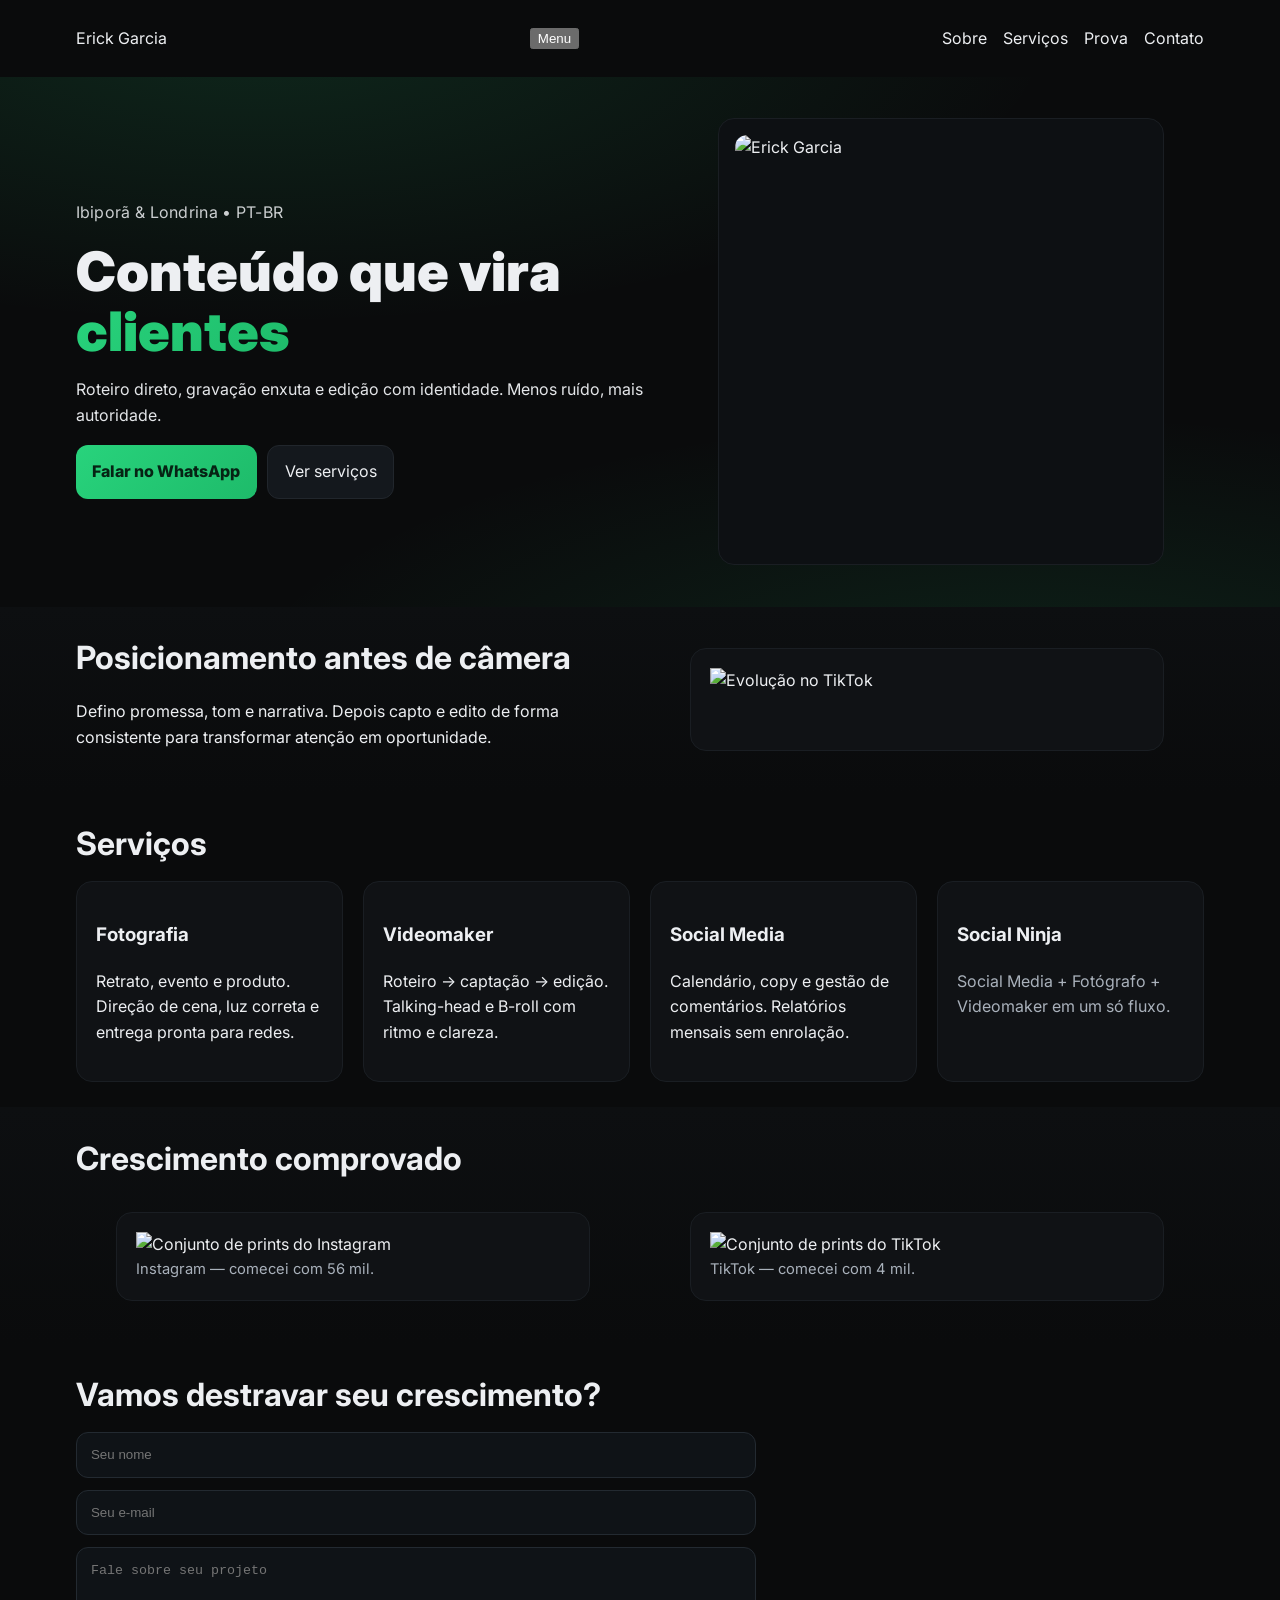
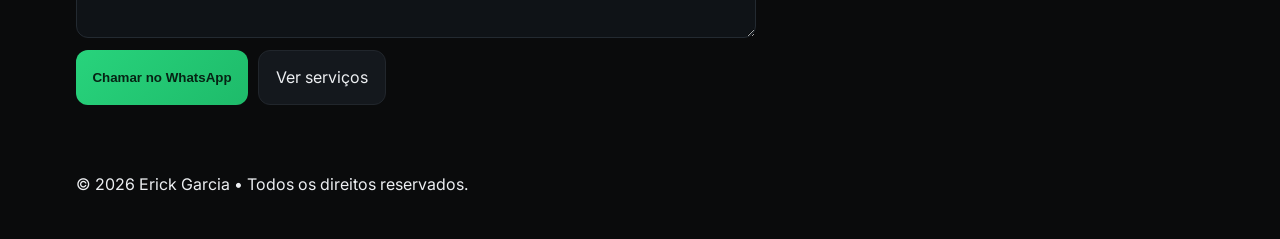
==== index.html @ 12090c83 "Update index.html" ====
<!DOCTYPE html>
<html lang="pt-BR">
<head>
  <meta charset="utf-8">
  <meta name="viewport" content="width=device-width, initial-scale=1, viewport-fit=cover">
  <title>Erick Garcia — Conteúdo que vira clientes</title>
  <meta name="description" content="Fotografia, vídeos curtos e social media com método. Site responsivo e acessível em qualquer aparelho.">
  <meta name="color-scheme" content="light dark">
  <meta name="theme-color" media="(prefers-color-scheme: light)" content="#0B1220">
  <meta name="theme-color" media="(prefers-color-scheme: dark)"  content="#0A0C0F">
  <link rel="canonical" href="https://byerickgarcia.github.io/">
  <link rel="preconnect" href="https://fonts.gstatic.com" crossorigin>
  <link rel="preconnect" href="https://fonts.googleapis.com">
  <!-- família altamente legível; cai para stack nativa caso falhe -->
  <link href="https://fonts.googleapis.com/css2?family=Inter:wght@400;600;800;900&display=swap" rel="stylesheet">
  <link rel="stylesheet" href="styles.css">
</head>
<body>
  <a class="skip" href="#conteudo">Pular para o conteúdo</a>

  <!-- topo -->
  <header class="hdr">
    <div class="wrap nav">
      <a class="brand" href="#inicio" aria-label="Início">Erick Garcia</a>
      <button id="menuToggle" class="menu-btn" aria-expanded="false" aria-controls="menu">Menu</button>
      <nav id="menu" class="menu" role="navigation">
        <a href="#sobre">Sobre</a>
        <a href="#servicos">Serviços</a>
        <a href="#prova">Prova</a>
        <a href="#contato">Contato</a>
      </nav>
    </div>
  </header>

  <main id="conteudo">
    <!-- HERO enxuto -->
    <section id="inicio" class="sec hero">
      <div class="wrap hero-grid">
        <div class="hero-copy">
          <p class="eyebrow">Ibiporã & Londrina • PT-BR</p>
          <h1 class="display">Conteúdo que vira <span class="accent">clientes</span></h1>
          <p class="lead">Roteiro direto, gravação enxuta e edição com identidade. Menos ruído, mais autoridade.</p>
          <div class="actions">
            <a class="btn primary" href="https://wa.me/5543988632851?text=Quero%20crescer%20com%20conte%C3%BAdo">Falar no WhatsApp</a>
            <a class="btn" href="#servicos">Ver serviços</a>
          </div>
        </div>
        <figure class="hero-media">
          <img src="https://i.ibb.co/wZHZYy8J/Design-sem-nome.png" alt="Erick Garcia" width="900" height="900" loading="eager" decoding="async">
        </figure>
      </div>
    </section>

    <!-- SOBRE enxuto -->
    <section id="sobre" class="sec soft">
      <div class="wrap grid-2">
        <div>
          <h2 class="h2">Posicionamento antes de câmera</h2>
          <p class="body">Defino promessa, tom e narrativa. Depois capto e edito de forma consistente para transformar atenção em oportunidade.</p>
        </div>
        <figure class="card">
          <img src="https://i.ibb.co/6007kMs5/IMG-2875.jpg" alt="Evolução no TikTok" loading="lazy" decoding="async">
        </figure>
      </div>
    </section>

    <!-- SERVIÇOS claros -->
    <section id="servicos" class="sec">
      <div class="wrap">
        <h2 class="h2">Serviços</h2>
        <div class="grid-4">
          <article class="card">
            <h3>Fotografia</h3>
            <p>Retrato, evento e produto. Direção de cena, luz correta e entrega pronta para redes.</p>
          </article>
          <article class="card">
            <h3>Videomaker</h3>
            <p>Roteiro → captação → edição. Talking-head e B-roll com ritmo e clareza.</p>
          </article>
          <article class="card">
            <h3>Social Media</h3>
            <p>Calendário, copy e gestão de comentários. Relatórios mensais sem enrolação.</p>
          </article>
          <article class="card featured" aria-label="Plano completo">
            <h3>Social Ninja</h3>
            <p class="muted">Social Media + Fotógrafo + Videomaker em um só fluxo.</p>
          </article>
        </div>
      </div>
    </section>

    <!-- PROVA real -->
    <section id="prova" class="sec soft">
      <div class="wrap">
        <h2 class="h2">Crescimento comprovado</h2>
        <div class="grid-2">
          <figure class="card">
            <img src="https://i.ibb.co/tMxMs9HZ/IMG-2873.png" alt="Conjunto de prints do Instagram" loading="lazy">
            <figcaption class="muted small">Instagram — comecei com 56 mil.</figcaption>
          </figure>
          <figure class="card">
            <img src="https://i.ibb.co/6007kMs5/IMG-2875.jpg" alt="Conjunto de prints do TikTok" loading="lazy">
            <figcaption class="muted small">TikTok — comecei com 4 mil.</figcaption>
          </figure>
        </div>
      </div>
    </section>

    <!-- CONTATO -->
    <section id="contato" class="sec">
      <div class="wrap">
        <h2 class="h2">Vamos destravar seu crescimento?</h2>
        <form id="form" class="form">
          <input name="nome" placeholder="Seu nome" autocomplete="name" required>
          <input type="email" name="email" placeholder="Seu e-mail" autocomplete="email" required>
          <textarea name="msg" rows="4" placeholder="Fale sobre seu projeto"></textarea>
          <div class="actions">
            <button class="btn primary" type="submit">Chamar no WhatsApp</button>
            <a class="btn" href="#servicos">Ver serviços</a>
          </div>
        </form>
      </div>
    </section>
  </main>

  <!-- rodapé -->
  <footer class="ftr">
    <div class="wrap">
      <p>© <span id="year"></span> Erick Garcia • Todos os direitos reservados.</p>
    </div>
  </footer>

  <!-- sticky CTA (apenas mobile) -->
  <div class="sticky">
    <a class="btn primary" href="https://wa.me/5543988632851?text=Quero%20crescer%20com%20conte%C3%BAdo">WhatsApp</a>
    <a class="btn" href="#servicos">Serviços</a>
  </div>

  <script src="script.js"></script>
</body>
</html>
---- styles.css ----
/* ===== tokens, reset e base ===== */
*{box-sizing:border-box}
:root{
  --bg:#0A0B0C; --panel:#101215; --soft:#0D0F11; --line:#1A1E23;
  --text:#EDEFF2; --muted:#A9B1BB; --accent:#28D37C; --accent-2:#1EBB6A;
  --radius:16px; --gap:clamp(.8rem,2.4vw,1.25rem); --max:1180px;
}
html{color-scheme:dark;scroll-behavior:smooth}
body{margin:0;background:var(--bg);color:var(--text);font:16px/1.6 "Inter",system-ui,-apple-system,Segoe UI,Roboto,Arial,sans-serif}
img{display:block;max-width:100%;height:auto}
a{color:inherit;text-decoration:none} a:visited{color:inherit}
.skip{position:absolute;left:-9999px;top:auto}
.wrap{max-width:var(--max);margin:0 auto;padding:clamp(1rem,3vw,1.6rem)}
.section{padding-block:clamp(1.8rem,4.5vw,3rem)}
.soft{background:linear-gradient(180deg,var(--soft),#0A0B0C)}
.h2{font-size:clamp(1.6rem,3.2vw,2rem);margin:0 0 .75rem}
.small{font-size:.92rem}
.muted{color:var(--muted)}
.card{background:var(--panel);border:1px solid var(--line);border-radius:var(--radius);padding:clamp(.9rem,2vw,1.2rem)}

/* ===== header ===== */
.site-header{position:sticky;top:0;z-index:50;background:rgba(10,12,14,.7);backdrop-filter:blur(10px);border-bottom:1px solid var(--line)}
.nav{display:flex;align-items:center;justify-content:space-between;gap:1rem}
.brand{display:flex;align-items:center;gap:.6rem}
.badge{background:var(--accent-2);color:#03150C;padding:.18rem .52rem;border-radius:10px;font-weight:800}
.brand-name{font-weight:900}
.menu{display:flex;gap:1rem;list-style:none;margin:0;padding:0}
.menu-toggle{display:none;background:#13171B;border:1px solid var(--line);color:var(--text);padding:.55rem .7rem;border-radius:10px}

/* ===== hero ===== */
.hero{background:radial-gradient(800px 300px at 20% -10%, rgba(40,211,124,.14), transparent),
       radial-gradient(800px 300px at 80% 120%, rgba(40,211,124,.12), transparent)}
.hero-grid{display:grid;grid-template-columns:1.05fr .95fr;gap:var(--gap);align-items:center}
.display{font-size:clamp(2rem,5.6vw,3.4rem);line-height:1.1;margin:.2rem 0 .6rem;font-weight:900}
.accent{background:linear-gradient(135deg,var(--accent),var(--accent-2));-webkit-background-clip:text;background-clip:text;color:transparent}
.eyebrow{letter-spacing:.3px;opacity:.85}
.lead{opacity:.96}
.pills{display:flex;flex-wrap:wrap;gap:.5rem;margin:1rem 0;padding:0;list-style:none}
.pills li{background:#12161A;border:1px solid var(--line);border-radius:999px;padding:.45rem .75rem}
.hero-media{border:1px solid var(--line);border-radius:var(--radius);padding:1rem;background:#0D1013}
.hero-media img{object-fit:contain;width:100%;height:auto;border-radius:12px}

/* ===== grids ===== */
.grid-2{display:grid;grid-template-columns:1fr 1fr;gap:var(--gap)}
.grid-4{display:grid;grid-template-columns:repeat(4,1fr);gap:var(--gap)}

/* ===== serviços, prova, processo ===== */
.services .featured{box-shadow:0 0 0 2px rgba(40,211,124,.18) inset}
.ticks{margin:.5rem 0 0 1.1rem}
.kpis .kpi b{font-size:clamp(1.2rem,2.6vw,1.6rem)}
.gallery figcaption{margin-top:.5rem;color:var(--muted);font-size:.95rem}
.steps{counter-reset:step;display:grid;grid-template-columns:repeat(5,1fr);gap:var(--gap);padding:0;margin:0;list-style:none}
.steps li{background:var(--panel);border:1px solid var(--line);border-radius:14px;padding:1rem}
.steps li::before{counter-increment:step;content:counter(step) ".";color:var(--accent);font-weight:800;margin-right:.35rem}

/* ===== botões ===== */
.actions{display:flex;gap:.6rem;flex-wrap:wrap}
.btn{display:inline-flex;align-items:center;gap:.4rem;border:1px solid #21262C;background:#14181D;padding:.85rem 1.05rem;border-radius:12px;white-space:nowrap;cursor:pointer}
.btn.primary{background:linear-gradient(135deg,var(--accent),var(--accent-2));border:none;color:#062314;font-weight:800}

/* ===== formulário ===== */
.form{display:grid;gap:.75rem;max-width:680px}
.form input,.form textarea{background:#0F1317;border:1px solid #232A31;border-radius:12px;color:var(--text);padding:.9rem}
.form input:focus,.form textarea:focus{outline:2px solid var(--accent)}

/* ===== footer ===== */
.site-footer{border-top:1px solid var(--line);text-align:center}

/* ===== sticky & cookie ===== */
.sticky{position:fixed;left:0;right:0;bottom:0;background:#0B0E11E6;border-top:1px solid #1A1E23;padding:.7rem 1rem;display:none;gap:.6rem;justify-content:center;backdrop-filter:blur(10px);z-index:900}
.cookie{position:fixed;left:1rem;right:1rem;bottom:calc(env(safe-area-inset-bottom) + 84px);background:#0F1317;border:1px solid var(--line);border-radius:12px;padding:1rem;display:flex;align-items:center;justify-content:space-between;gap:.8rem;z-index:1000}
.link{color:#9dd7ff}

/* ===== responsivo ===== */
@media (max-width: 960px){
  .grid-2,.grid-4,.steps{grid-template-columns:1fr}
  .menu{display:none}
  .menu-toggle{display:inline-flex}
  .hero-grid{grid-template-columns:1fr}
  .sticky{display:flex}
  body{padding-bottom:88px} /* reserva para a sticky */
}
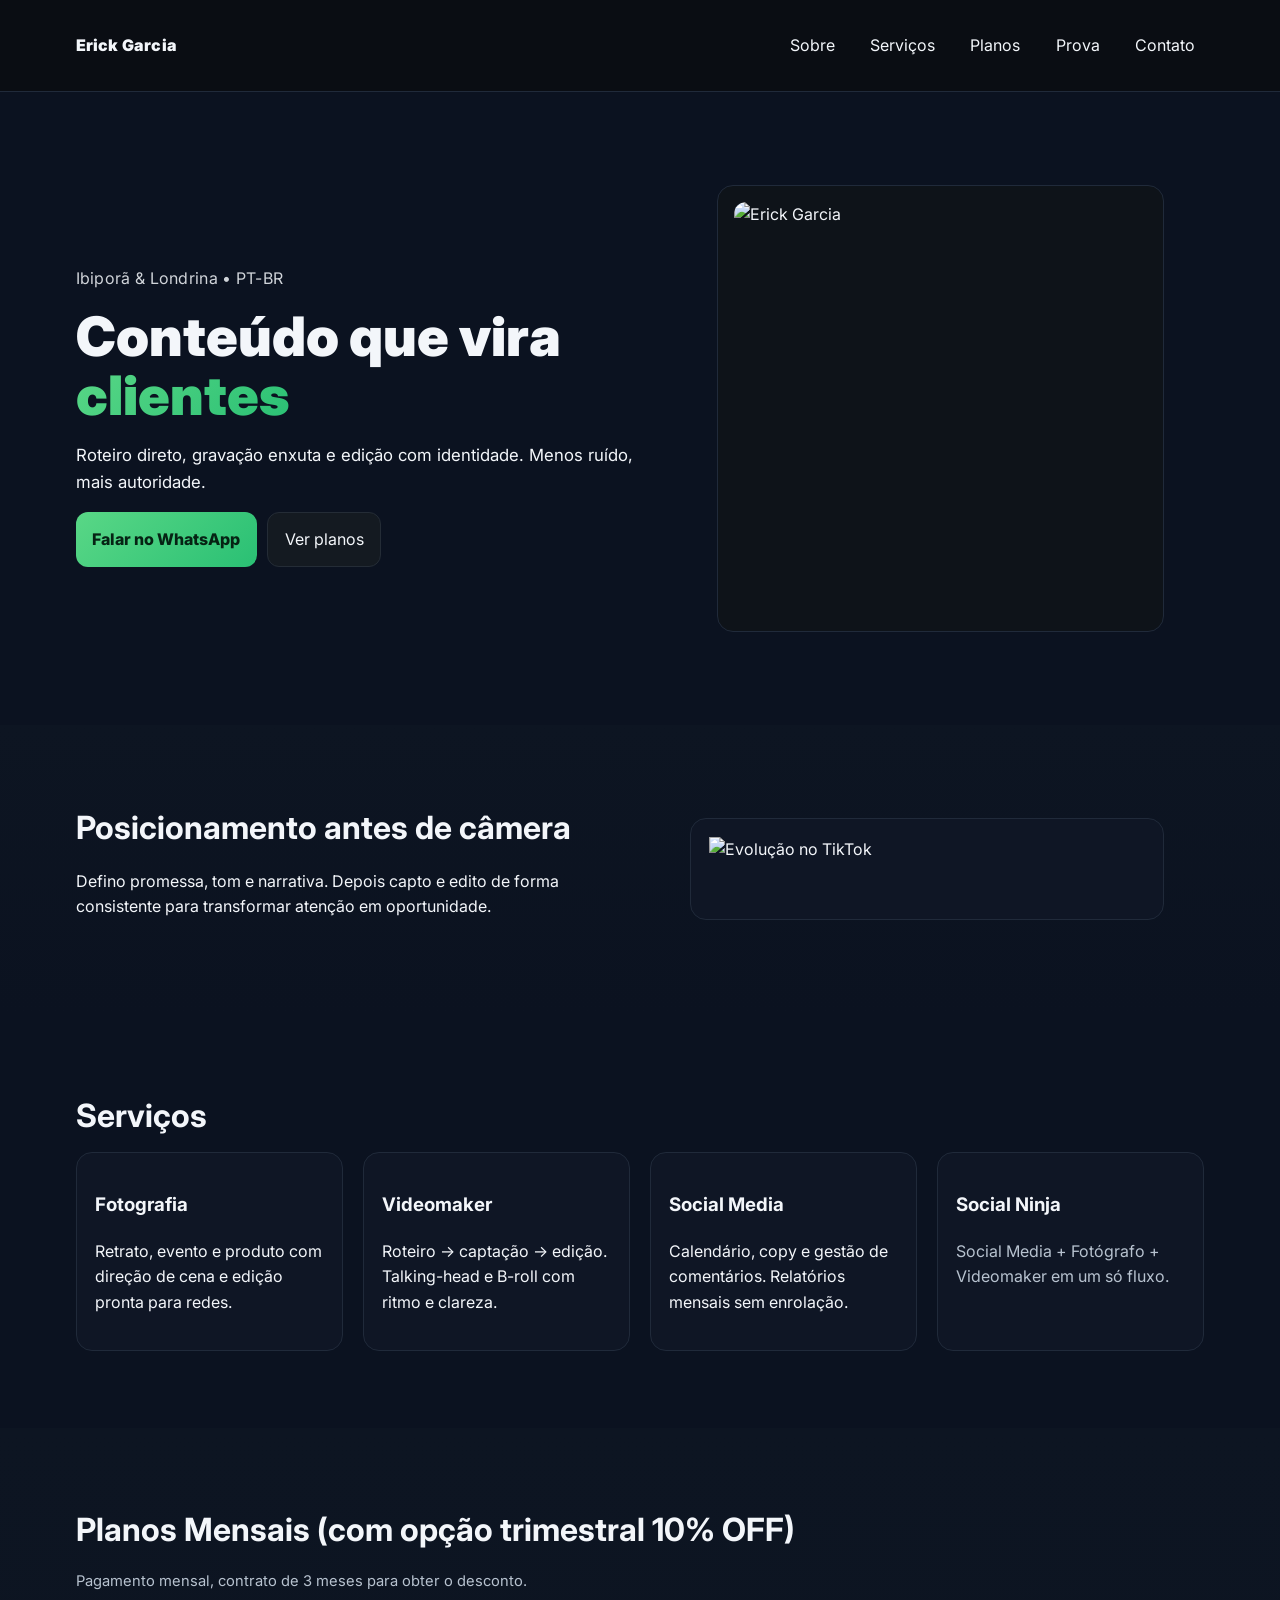
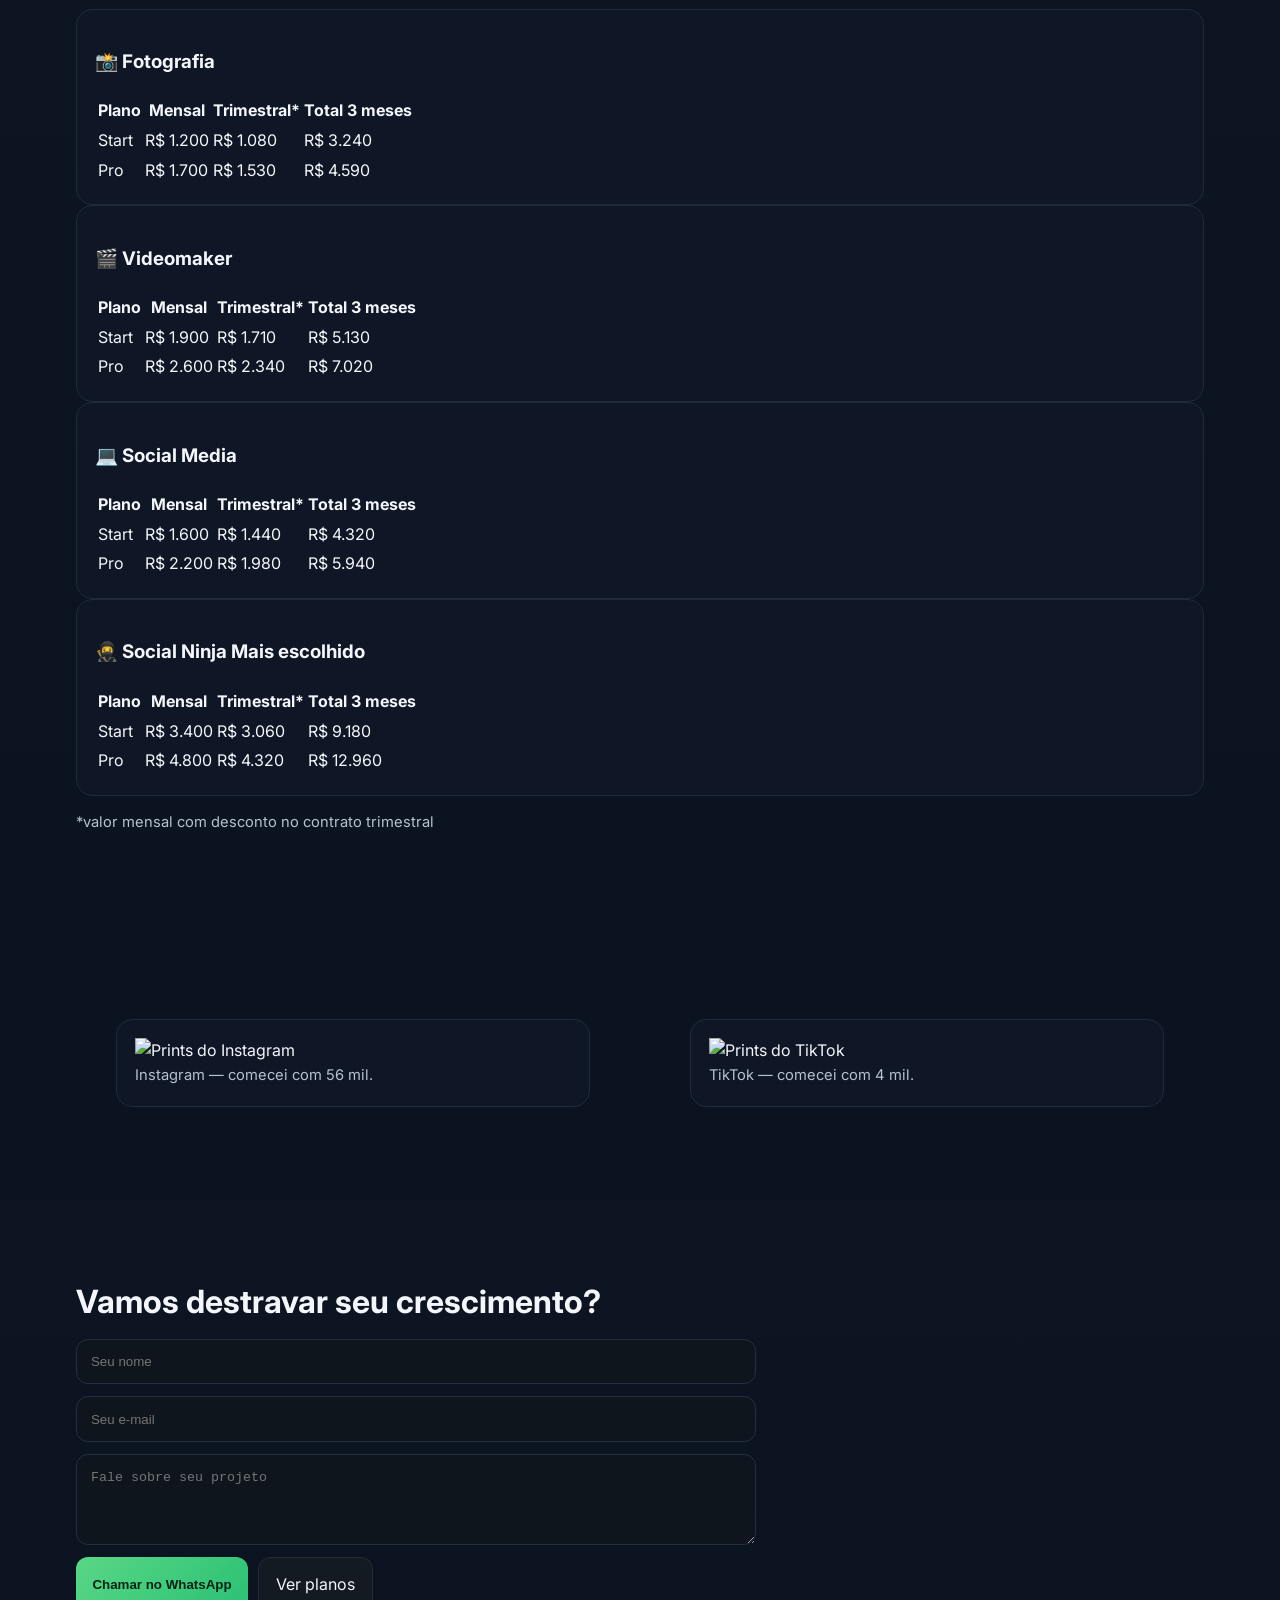
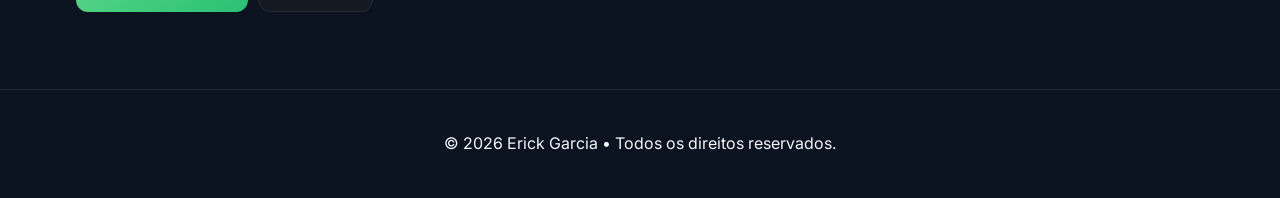
==== commit eeccf416: "Update index.html" ====
--- a/index.html
+++ b/index.html
@@ -11,21 +11,18 @@
   <link rel="canonical" href="https://byerickgarcia.github.io/">
   <link rel="preconnect" href="https://fonts.gstatic.com" crossorigin>
   <link rel="preconnect" href="https://fonts.googleapis.com">
-  <!-- família altamente legível; cai para stack nativa caso falhe -->
   <link href="https://fonts.googleapis.com/css2?family=Inter:wght@400;600;800;900&display=swap" rel="stylesheet">
   <link rel="stylesheet" href="styles.css">
 </head>
 <body>
-  <a class="skip" href="#conteudo">Pular para o conteúdo</a>
-
-  <!-- topo -->
   <header class="hdr">
     <div class="wrap nav">
-      <a class="brand" href="#inicio" aria-label="Início">Erick Garcia</a>
+      <a class="brand" href="#inicio">Erick Garcia</a>
       <button id="menuToggle" class="menu-btn" aria-expanded="false" aria-controls="menu">Menu</button>
       <nav id="menu" class="menu" role="navigation">
         <a href="#sobre">Sobre</a>
         <a href="#servicos">Serviços</a>
+        <a href="#planos">Planos</a>
         <a href="#prova">Prova</a>
         <a href="#contato">Contato</a>
       </nav>
@@ -33,7 +30,7 @@
   </header>
 
   <main id="conteudo">
-    <!-- HERO enxuto -->
+    <!-- HERO -->
     <section id="inicio" class="sec hero">
       <div class="wrap hero-grid">
         <div class="hero-copy">
@@ -42,16 +39,16 @@
           <p class="lead">Roteiro direto, gravação enxuta e edição com identidade. Menos ruído, mais autoridade.</p>
           <div class="actions">
             <a class="btn primary" href="https://wa.me/5543988632851?text=Quero%20crescer%20com%20conte%C3%BAdo">Falar no WhatsApp</a>
-            <a class="btn" href="#servicos">Ver serviços</a>
+            <a class="btn" href="#planos">Ver planos</a>
           </div>
         </div>
         <figure class="hero-media">
-          <img src="https://i.ibb.co/wZHZYy8J/Design-sem-nome.png" alt="Erick Garcia" width="900" height="900" loading="eager" decoding="async">
+          <img src="https://i.ibb.co/wZHZYy8J/Design-sem-nome.png" alt="Erick Garcia" width="900" height="900" loading="eager">
         </figure>
       </div>
     </section>
 
-    <!-- SOBRE enxuto -->
+    <!-- SOBRE -->
     <section id="sobre" class="sec soft">
       <div class="wrap grid-2">
         <div>
@@ -59,81 +56,115 @@
           <p class="body">Defino promessa, tom e narrativa. Depois capto e edito de forma consistente para transformar atenção em oportunidade.</p>
         </div>
         <figure class="card">
-          <img src="https://i.ibb.co/6007kMs5/IMG-2875.jpg" alt="Evolução no TikTok" loading="lazy" decoding="async">
+          <img src="https://i.ibb.co/6007kMs5/IMG-2875.jpg" alt="Evolução no TikTok" loading="lazy">
         </figure>
       </div>
     </section>
 
-    <!-- SERVIÇOS claros -->
+    <!-- SERVIÇOS -->
     <section id="servicos" class="sec">
       <div class="wrap">
         <h2 class="h2">Serviços</h2>
         <div class="grid-4">
-          <article class="card">
-            <h3>Fotografia</h3>
-            <p>Retrato, evento e produto. Direção de cena, luz correta e entrega pronta para redes.</p>
-          </article>
-          <article class="card">
-            <h3>Videomaker</h3>
-            <p>Roteiro → captação → edição. Talking-head e B-roll com ritmo e clareza.</p>
-          </article>
-          <article class="card">
-            <h3>Social Media</h3>
-            <p>Calendário, copy e gestão de comentários. Relatórios mensais sem enrolação.</p>
-          </article>
-          <article class="card featured" aria-label="Plano completo">
-            <h3>Social Ninja</h3>
-            <p class="muted">Social Media + Fotógrafo + Videomaker em um só fluxo.</p>
-          </article>
+          <article class="card"><h3>Fotografia</h3><p>Retrato, evento e produto com direção de cena e edição pronta para redes.</p></article>
+          <article class="card"><h3>Videomaker</h3><p>Roteiro → captação → edição. Talking-head e B-roll com ritmo e clareza.</p></article>
+          <article class="card"><h3>Social Media</h3><p>Calendário, copy e gestão de comentários. Relatórios mensais sem enrolação.</p></article>
+          <article class="card featured"><h3>Social Ninja</h3><p class="muted">Social Media + Fotógrafo + Videomaker em um só fluxo.</p></article>
         </div>
       </div>
     </section>
 
-    <!-- PROVA real -->
-    <section id="prova" class="sec soft">
+    <!-- PLANOS com desconto trimestral -->
+    <section id="planos" class="sec soft">
       <div class="wrap">
-        <h2 class="h2">Crescimento comprovado</h2>
-        <div class="grid-2">
-          <figure class="card">
-            <img src="https://i.ibb.co/tMxMs9HZ/IMG-2873.png" alt="Conjunto de prints do Instagram" loading="lazy">
-            <figcaption class="muted small">Instagram — comecei com 56 mil.</figcaption>
-          </figure>
-          <figure class="card">
-            <img src="https://i.ibb.co/6007kMs5/IMG-2875.jpg" alt="Conjunto de prints do TikTok" loading="lazy">
-            <figcaption class="muted small">TikTok — comecei com 4 mil.</figcaption>
-          </figure>
+        <h2 class="h2">Planos Mensais (com opção trimestral 10% OFF)</h2>
+        <p class="muted small">Pagamento mensal, contrato de 3 meses para obter o desconto.</p>
+
+        <div class="plans-grid">
+          <!-- Fotografia -->
+          <article class="card">
+            <h3>📸 Fotografia</h3>
+            <table class="plan-table">
+              <tr><th>Plano</th><th>Mensal</th><th>Trimestral*</th><th>Total 3 meses</th></tr>
+              <tr><td>Start</td><td>R$ 1.200</td><td>R$ 1.080</td><td>R$ 3.240</td></tr>
+              <tr><td>Pro</td><td>R$ 1.700</td><td>R$ 1.530</td><td>R$ 4.590</td></tr>
+            </table>
+          </article>
+
+          <!-- Videomaker -->
+          <article class="card">
+            <h3>🎬 Videomaker</h3>
+            <table class="plan-table">
+              <tr><th>Plano</th><th>Mensal</th><th>Trimestral*</th><th>Total 3 meses</th></tr>
+              <tr><td>Start</td><td>R$ 1.900</td><td>R$ 1.710</td><td>R$ 5.130</td></tr>
+              <tr><td>Pro</td><td>R$ 2.600</td><td>R$ 2.340</td><td>R$ 7.020</td></tr>
+            </table>
+          </article>
+
+          <!-- Social Media -->
+          <article class="card">
+            <h3>💻 Social Media</h3>
+            <table class="plan-table">
+              <tr><th>Plano</th><th>Mensal</th><th>Trimestral*</th><th>Total 3 meses</th></tr>
+              <tr><td>Start</td><td>R$ 1.600</td><td>R$ 1.440</td><td>R$ 4.320</td></tr>
+              <tr><td>Pro</td><td>R$ 2.200</td><td>R$ 1.980</td><td>R$ 5.940</td></tr>
+            </table>
+          </article>
+
+          <!-- Social Ninja -->
+          <article class="card featured">
+            <h3>🥷 Social Ninja <span class="badge">Mais escolhido</span></h3>
+            <table class="plan-table">
+              <tr><th>Plano</th><th>Mensal</th><th>Trimestral*</th><th>Total 3 meses</th></tr>
+              <tr><td>Start</td><td>R$ 3.400</td><td>R$ 3.060</td><td>R$ 9.180</td></tr>
+              <tr><td>Pro</td><td>R$ 4.800</td><td>R$ 4.320</td><td>R$ 12.960</td></tr>
+            </table>
+          </article>
         </div>
+        <p class="muted small">*valor mensal com desconto no contrato trimestral</p>
+      </div>
+    </section>
+
+    <!-- PROVA -->
+    <section id="prova" class="sec">
+      <div class="wrap grid-2">
+        <figure class="card">
+          <img src="https://i.ibb.co/tMxMs9HZ/IMG-2873.png" alt="Prints do Instagram" loading="lazy">
+          <figcaption class="muted small">Instagram — comecei com 56 mil.</figcaption>
+        </figure>
+        <figure class="card">
+          <img src="https://i.ibb.co/6007kMs5/IMG-2875.jpg" alt="Prints do TikTok" loading="lazy">
+          <figcaption class="muted small">TikTok — comecei com 4 mil.</figcaption>
+        </figure>
       </div>
     </section>
 
     <!-- CONTATO -->
-    <section id="contato" class="sec">
+    <section id="contato" class="sec soft">
       <div class="wrap">
         <h2 class="h2">Vamos destravar seu crescimento?</h2>
         <form id="form" class="form">
-          <input name="nome" placeholder="Seu nome" autocomplete="name" required>
-          <input type="email" name="email" placeholder="Seu e-mail" autocomplete="email" required>
+          <input name="nome" placeholder="Seu nome" required>
+          <input type="email" name="email" placeholder="Seu e-mail" required>
           <textarea name="msg" rows="4" placeholder="Fale sobre seu projeto"></textarea>
           <div class="actions">
             <button class="btn primary" type="submit">Chamar no WhatsApp</button>
-            <a class="btn" href="#servicos">Ver serviços</a>
+            <a class="btn" href="#planos">Ver planos</a>
           </div>
         </form>
       </div>
     </section>
   </main>
 
-  <!-- rodapé -->
   <footer class="ftr">
     <div class="wrap">
       <p>© <span id="year"></span> Erick Garcia • Todos os direitos reservados.</p>
     </div>
   </footer>
 
-  <!-- sticky CTA (apenas mobile) -->
   <div class="sticky">
     <a class="btn primary" href="https://wa.me/5543988632851?text=Quero%20crescer%20com%20conte%C3%BAdo">WhatsApp</a>
-    <a class="btn" href="#servicos">Serviços</a>
+    <a class="btn" href="#planos">Planos</a>
   </div>
 
   <script src="script.js"></script>
--- a/styles.css
+++ b/styles.css
@@ -1,82 +1,88 @@
-/* ===== tokens, reset e base ===== */
+/* ========== BASE ADAPTÁVEL (Android, iOS, iPadOS, Windows, macOS, tablets) ========== */
 *{box-sizing:border-box}
 :root{
-  --bg:#0A0B0C; --panel:#101215; --soft:#0D0F11; --line:#1A1E23;
-  --text:#EDEFF2; --muted:#A9B1BB; --accent:#28D37C; --accent-2:#1EBB6A;
-  --radius:16px; --gap:clamp(.8rem,2.4vw,1.25rem); --max:1180px;
+  /* paleta nova (modo escuro) */
+  --bg:#0A0C0F; --panel:#101419; --soft:#0C1116; --line:#1C232C;
+  --text:#ECF1F5; --muted:#A7B1BC;
+  --accent:#4DD07A; --accent-2:#22B36A;
+  --radius:16px; --gap:clamp(.8rem,2.6vw,1.2rem); --max:1180px;
+  /* tipografia fluida */
+  --fs-1:clamp(2rem,5.6vw,3.4rem);
+  --fs-2:clamp(1.5rem,3.2vw,2rem);
+  --fs-b:clamp(1rem,1.6vw,1.05rem);
 }
-html{color-scheme:dark;scroll-behavior:smooth}
-body{margin:0;background:var(--bg);color:var(--text);font:16px/1.6 "Inter",system-ui,-apple-system,Segoe UI,Roboto,Arial,sans-serif}
-img{display:block;max-width:100%;height:auto}
+@media (prefers-color-scheme: light){
+  :root{
+    --bg:#0B1220; --panel:#0F1625; --soft:#0D1522; --line:#202A3A;
+    --text:#F3F6FA; --muted:#B7C2CF; --accent:#59D786; --accent-2:#2AC074;
+  }
+}
+html{color-scheme:light dark;scroll-behavior:smooth}
+body{
+  margin:0;
+  background:var(--bg);
+  color:var(--text);
+  font:16px/1.6 "Inter",system-ui,-apple-system,BlinkMacSystemFont,Segoe UI,Roboto,Arial,sans-serif;
+  /* reserva espaço no mobile p/ sticky respeitando notches */
+  padding-bottom:env(safe-area-inset-bottom);
+}
+img{max-width:100%;height:auto;display:block}
 a{color:inherit;text-decoration:none} a:visited{color:inherit}
 .skip{position:absolute;left:-9999px;top:auto}
 .wrap{max-width:var(--max);margin:0 auto;padding:clamp(1rem,3vw,1.6rem)}
-.section{padding-block:clamp(1.8rem,4.5vw,3rem)}
-.soft{background:linear-gradient(180deg,var(--soft),#0A0B0C)}
-.h2{font-size:clamp(1.6rem,3.2vw,2rem);margin:0 0 .75rem}
 .small{font-size:.92rem}
 .muted{color:var(--muted)}
-.card{background:var(--panel);border:1px solid var(--line);border-radius:var(--radius);padding:clamp(.9rem,2vw,1.2rem)}
+.h2{font-size:var(--fs-2);margin:0 0 .7rem}
+.sec{padding-block:clamp(1.8rem,4.8vw,3.2rem)}
+.soft{background:linear-gradient(180deg,var(--soft),transparent)}
+.card{background:var(--panel);border:1px solid var(--line);border-radius:var(--radius);padding:clamp(.9rem,2vw,1.15rem)}
 
-/* ===== header ===== */
-.site-header{position:sticky;top:0;z-index:50;background:rgba(10,12,14,.7);backdrop-filter:blur(10px);border-bottom:1px solid var(--line)}
+/* HEADER */
+.hdr{position:sticky;top:0;z-index:50;background:rgba(10,12,15,.7);backdrop-filter:blur(10px);border-bottom:1px solid var(--line)}
 .nav{display:flex;align-items:center;justify-content:space-between;gap:1rem}
-.brand{display:flex;align-items:center;gap:.6rem}
-.badge{background:var(--accent-2);color:#03150C;padding:.18rem .52rem;border-radius:10px;font-weight:800}
-.brand-name{font-weight:900}
-.menu{display:flex;gap:1rem;list-style:none;margin:0;padding:0}
-.menu-toggle{display:none;background:#13171B;border:1px solid var(--line);color:var(--text);padding:.55rem .7rem;border-radius:10px}
+.brand{font-weight:900;letter-spacing:.2px}
+.menu-btn{display:none;background:#12171D;border:1px solid var(--line);color:var(--text);padding:.55rem .8rem;border-radius:10px}
+.menu{display:flex;gap:1rem}
+.menu a{padding:.45rem .6rem;border-radius:10px}
+.menu a:hover{background:#151B22}
 
-/* ===== hero ===== */
-.hero{background:radial-gradient(800px 300px at 20% -10%, rgba(40,211,124,.14), transparent),
-       radial-gradient(800px 300px at 80% 120%, rgba(40,211,124,.12), transparent)}
+/* HERO */
 .hero-grid{display:grid;grid-template-columns:1.05fr .95fr;gap:var(--gap);align-items:center}
-.display{font-size:clamp(2rem,5.6vw,3.4rem);line-height:1.1;margin:.2rem 0 .6rem;font-weight:900}
+.display{font-size:var(--fs-1);line-height:1.08;margin:.2rem 0 .6rem;font-weight:900}
 .accent{background:linear-gradient(135deg,var(--accent),var(--accent-2));-webkit-background-clip:text;background-clip:text;color:transparent}
-.eyebrow{letter-spacing:.3px;opacity:.85}
-.lead{opacity:.96}
-.pills{display:flex;flex-wrap:wrap;gap:.5rem;margin:1rem 0;padding:0;list-style:none}
-.pills li{background:#12161A;border:1px solid var(--line);border-radius:999px;padding:.45rem .75rem}
-.hero-media{border:1px solid var(--line);border-radius:var(--radius);padding:1rem;background:#0D1013}
+.eyebrow{opacity:.85;letter-spacing:.3px}
+.lead{font-size:var(--fs-b)}
+.hero-media{border:1px solid var(--line);border-radius:var(--radius);padding:1rem;background:#0E1319}
 .hero-media img{object-fit:contain;width:100%;height:auto;border-radius:12px}
 
-/* ===== grids ===== */
+/* GRIDS */
 .grid-2{display:grid;grid-template-columns:1fr 1fr;gap:var(--gap)}
 .grid-4{display:grid;grid-template-columns:repeat(4,1fr);gap:var(--gap)}
 
-/* ===== serviços, prova, processo ===== */
-.services .featured{box-shadow:0 0 0 2px rgba(40,211,124,.18) inset}
-.ticks{margin:.5rem 0 0 1.1rem}
-.kpis .kpi b{font-size:clamp(1.2rem,2.6vw,1.6rem)}
-.gallery figcaption{margin-top:.5rem;color:var(--muted);font-size:.95rem}
-.steps{counter-reset:step;display:grid;grid-template-columns:repeat(5,1fr);gap:var(--gap);padding:0;margin:0;list-style:none}
-.steps li{background:var(--panel);border:1px solid var(--line);border-radius:14px;padding:1rem}
-.steps li::before{counter-increment:step;content:counter(step) ".";color:var(--accent);font-weight:800;margin-right:.35rem}
-
-/* ===== botões ===== */
+/* BOTÕES */
 .actions{display:flex;gap:.6rem;flex-wrap:wrap}
-.btn{display:inline-flex;align-items:center;gap:.4rem;border:1px solid #21262C;background:#14181D;padding:.85rem 1.05rem;border-radius:12px;white-space:nowrap;cursor:pointer}
+.btn{display:inline-flex;align-items:center;gap:.4rem;border:1px solid #242C36;background:#141A21;padding:.85rem 1.05rem;border-radius:12px;white-space:nowrap;cursor:pointer}
 .btn.primary{background:linear-gradient(135deg,var(--accent),var(--accent-2));border:none;color:#062314;font-weight:800}
 
-/* ===== formulário ===== */
+/* FORM */
 .form{display:grid;gap:.75rem;max-width:680px}
-.form input,.form textarea{background:#0F1317;border:1px solid #232A31;border-radius:12px;color:var(--text);padding:.9rem}
+.form input,.form textarea{background:#0F151C;border:1px solid #243041;border-radius:12px;color:var(--text);padding:.9rem}
 .form input:focus,.form textarea:focus{outline:2px solid var(--accent)}
 
-/* ===== footer ===== */
-.site-footer{border-top:1px solid var(--line);text-align:center}
+/* FOOTER */
+.ftr{border-top:1px solid var(--line);text-align:center}
 
-/* ===== sticky & cookie ===== */
-.sticky{position:fixed;left:0;right:0;bottom:0;background:#0B0E11E6;border-top:1px solid #1A1E23;padding:.7rem 1rem;display:none;gap:.6rem;justify-content:center;backdrop-filter:blur(10px);z-index:900}
-.cookie{position:fixed;left:1rem;right:1rem;bottom:calc(env(safe-area-inset-bottom) + 84px);background:#0F1317;border:1px solid var(--line);border-radius:12px;padding:1rem;display:flex;align-items:center;justify-content:space-between;gap:.8rem;z-index:1000}
-.link{color:#9dd7ff}
+/* STICKY CTA (apenas telas pequenas) */
+.sticky{position:fixed;left:0;right:0;bottom:0;background:#0B0F14E6;border-top:1px solid #1C232C;padding:.7rem calc(1rem + env(safe-area-inset-right)) .7rem calc(1rem + env(safe-area-inset-left));display:none;gap:.6rem;justify-content:center;backdrop-filter:blur(10px);z-index:900}
 
-/* ===== responsivo ===== */
+/* RESPONSIVO PARA TODOS OS APARELHOS */
+@media (max-width: 1024px){
+  .hero-grid{grid-template-columns:1fr} /* iPad/ tablets em pé */
+}
 @media (max-width: 960px){
-  .grid-2,.grid-4,.steps{grid-template-columns:1fr}
-  .menu{display:none}
-  .menu-toggle{display:inline-flex}
-  .hero-grid{grid-template-columns:1fr}
-  .sticky{display:flex}
-  body{padding-bottom:88px} /* reserva para a sticky */
+  .menu{display:none;position:absolute;right:1rem;top:calc(100% + .5rem);flex-direction:column;background:#0E1319;border:1px solid var(--line);border-radius:12px;padding:.8rem;min-width:240px}
+  .menu.show{display:flex}
+  .menu-btn{display:inline-flex}
+  .sticky{display:flex}                /* exibe CTA fixo apenas no mobile/tablet */
+  body{padding-bottom:88px}            /* reserva para sticky */
 }
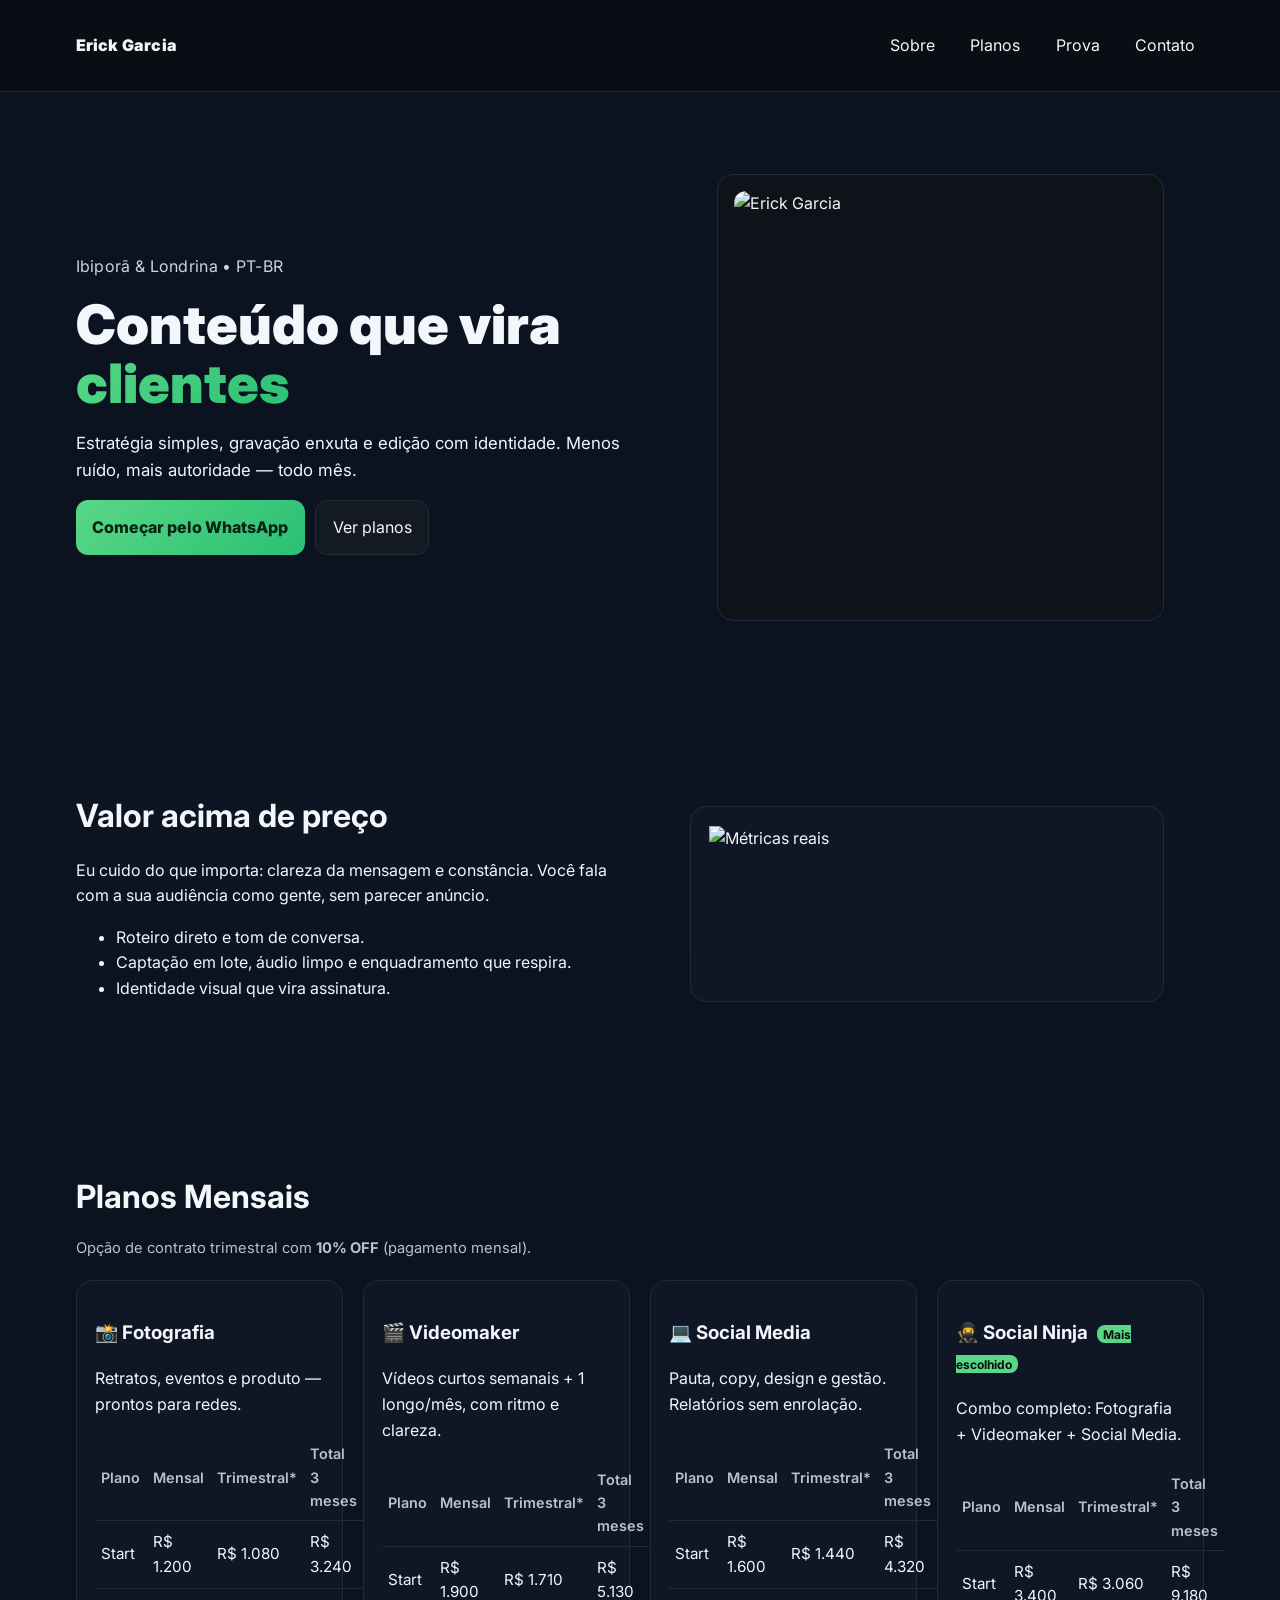
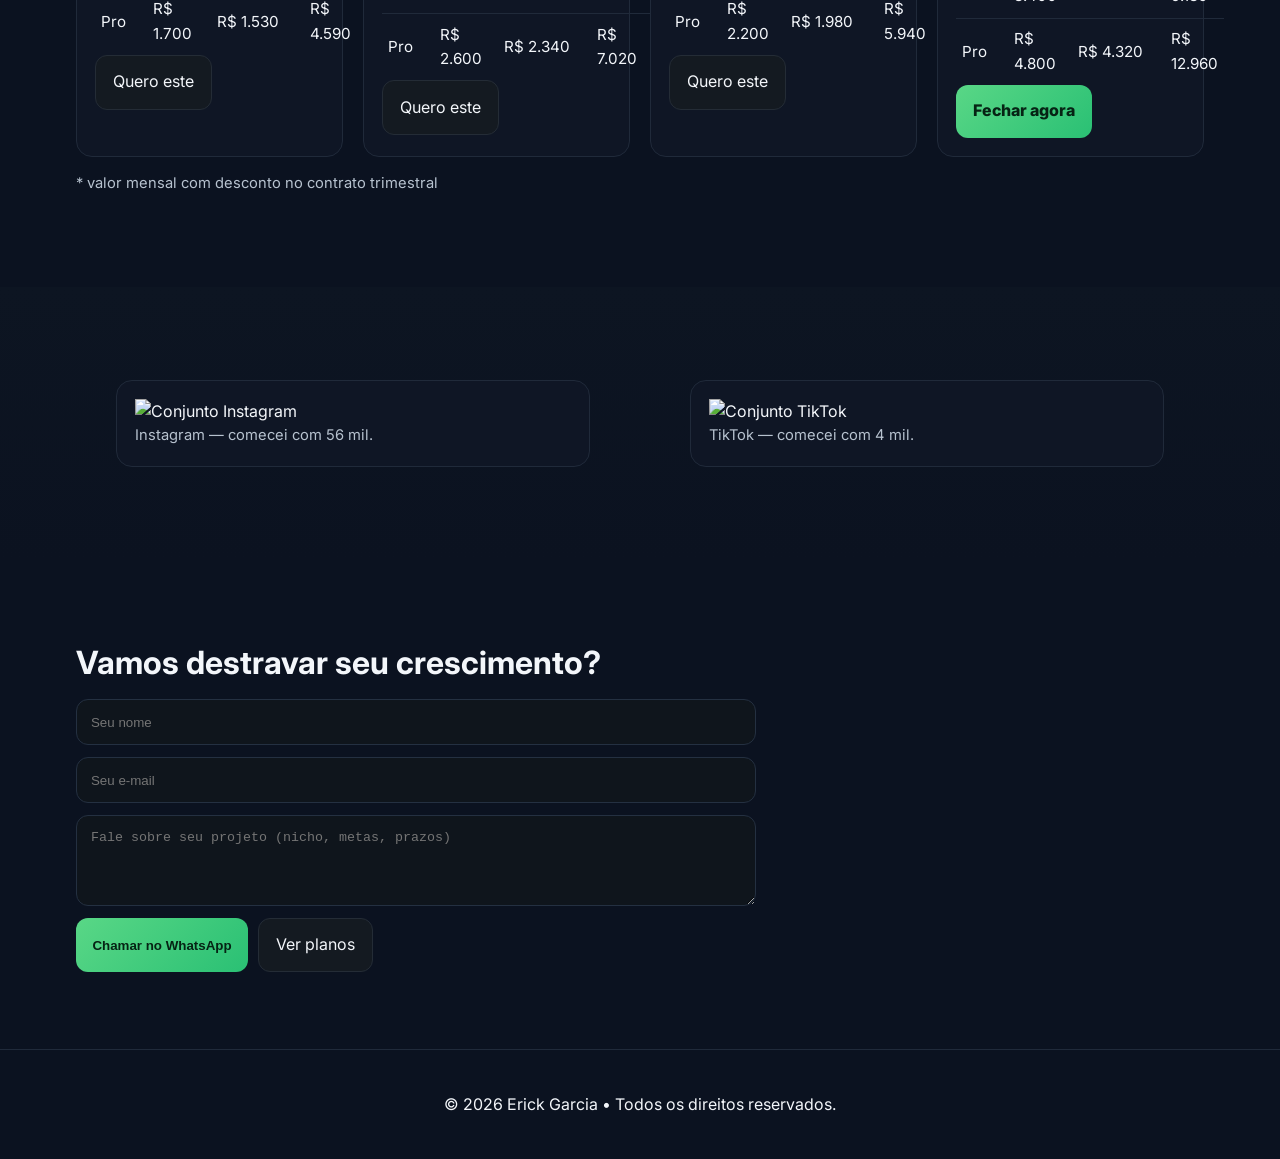
==== commit cd743f7e: "Update index.html" ====
--- a/index.html
+++ b/index.html
@@ -4,24 +4,26 @@
   <meta charset="utf-8">
   <meta name="viewport" content="width=device-width, initial-scale=1, viewport-fit=cover">
   <title>Erick Garcia — Conteúdo que vira clientes</title>
-  <meta name="description" content="Fotografia, vídeos curtos e social media com método. Site responsivo e acessível em qualquer aparelho.">
-  <meta name="color-scheme" content="light dark">
-  <meta name="theme-color" media="(prefers-color-scheme: light)" content="#0B1220">
-  <meta name="theme-color" media="(prefers-color-scheme: dark)"  content="#0A0C0F">
+  <meta name="description" content="Fotografia, vídeos curtos e social media com método. Site leve, claro e focado em resultado.">
+  <meta name="color-scheme" content="dark">
+  <meta name="theme-color" content="#0D1117">
   <link rel="canonical" href="https://byerickgarcia.github.io/">
   <link rel="preconnect" href="https://fonts.gstatic.com" crossorigin>
   <link rel="preconnect" href="https://fonts.googleapis.com">
+  <!-- tipografia neutra e confortável -->
   <link href="https://fonts.googleapis.com/css2?family=Inter:wght@400;600;800;900&display=swap" rel="stylesheet">
   <link rel="stylesheet" href="styles.css">
 </head>
 <body>
+  <a class="skip" href="#conteudo">Pular para o conteúdo</a>
+
+  <!-- HEADER -->
   <header class="hdr">
     <div class="wrap nav">
-      <a class="brand" href="#inicio">Erick Garcia</a>
+      <a class="brand" href="#inicio" aria-label="Início">Erick Garcia</a>
       <button id="menuToggle" class="menu-btn" aria-expanded="false" aria-controls="menu">Menu</button>
       <nav id="menu" class="menu" role="navigation">
         <a href="#sobre">Sobre</a>
-        <a href="#servicos">Serviços</a>
         <a href="#planos">Planos</a>
         <a href="#prova">Prova</a>
         <a href="#contato">Contato</a>
@@ -36,117 +38,118 @@
         <div class="hero-copy">
           <p class="eyebrow">Ibiporã & Londrina • PT-BR</p>
           <h1 class="display">Conteúdo que vira <span class="accent">clientes</span></h1>
-          <p class="lead">Roteiro direto, gravação enxuta e edição com identidade. Menos ruído, mais autoridade.</p>
+          <p class="lead">Estratégia simples, gravação enxuta e edição com identidade. Menos ruído, mais autoridade — todo mês.</p>
           <div class="actions">
-            <a class="btn primary" href="https://wa.me/5543988632851?text=Quero%20crescer%20com%20conte%C3%BAdo">Falar no WhatsApp</a>
+            <a class="btn primary" href="https://wa.me/5543988632851?text=Quero%20crescer%20com%20conte%C3%BAdo">Começar pelo WhatsApp</a>
             <a class="btn" href="#planos">Ver planos</a>
           </div>
         </div>
-        <figure class="hero-media">
-          <img src="https://i.ibb.co/wZHZYy8J/Design-sem-nome.png" alt="Erick Garcia" width="900" height="900" loading="eager">
+        <figure class="hero-media" aria-label="Retrato">
+          <img src="https://i.ibb.co/wZHZYy8J/Design-sem-nome.png" alt="Erick Garcia" width="900" height="900" loading="eager" decoding="async">
         </figure>
       </div>
     </section>
 
-    <!-- SOBRE -->
+    <!-- SOBRE (curto e humano) -->
     <section id="sobre" class="sec soft">
       <div class="wrap grid-2">
         <div>
-          <h2 class="h2">Posicionamento antes de câmera</h2>
-          <p class="body">Defino promessa, tom e narrativa. Depois capto e edito de forma consistente para transformar atenção em oportunidade.</p>
+          <h2 class="h2">Valor acima de preço</h2>
+          <p>Eu cuido do que importa: clareza da mensagem e constância. Você fala com a sua audiência como gente, sem parecer anúncio.</p>
+          <ul class="list">
+            <li>Roteiro direto e tom de conversa.</li>
+            <li>Captação em lote, áudio limpo e enquadramento que respira.</li>
+            <li>Identidade visual que vira assinatura.</li>
+          </ul>
         </div>
         <figure class="card">
-          <img src="https://i.ibb.co/6007kMs5/IMG-2875.jpg" alt="Evolução no TikTok" loading="lazy">
+          <img src="https://i.ibb.co/6007kMs5/IMG-2875.jpg" alt="Métricas reais" loading="lazy">
         </figure>
       </div>
     </section>
 
-    <!-- SERVIÇOS -->
-    <section id="servicos" class="sec">
+    <!-- PLANOS (clean + desconto trimestral) -->
+    <section id="planos" class="sec">
       <div class="wrap">
-        <h2 class="h2">Serviços</h2>
-        <div class="grid-4">
-          <article class="card"><h3>Fotografia</h3><p>Retrato, evento e produto com direção de cena e edição pronta para redes.</p></article>
-          <article class="card"><h3>Videomaker</h3><p>Roteiro → captação → edição. Talking-head e B-roll com ritmo e clareza.</p></article>
-          <article class="card"><h3>Social Media</h3><p>Calendário, copy e gestão de comentários. Relatórios mensais sem enrolação.</p></article>
-          <article class="card featured"><h3>Social Ninja</h3><p class="muted">Social Media + Fotógrafo + Videomaker em um só fluxo.</p></article>
-        </div>
-      </div>
-    </section>
-
-    <!-- PLANOS com desconto trimestral -->
-    <section id="planos" class="sec soft">
-      <div class="wrap">
-        <h2 class="h2">Planos Mensais (com opção trimestral 10% OFF)</h2>
-        <p class="muted small">Pagamento mensal, contrato de 3 meses para obter o desconto.</p>
+        <h2 class="h2">Planos Mensais</h2>
+        <p class="muted small">Opção de contrato trimestral com <strong>10% OFF</strong> (pagamento mensal).</p>
 
         <div class="plans-grid">
           <!-- Fotografia -->
           <article class="card">
             <h3>📸 Fotografia</h3>
+            <p class="micro">Retratos, eventos e produto — prontos para redes.</p>
             <table class="plan-table">
               <tr><th>Plano</th><th>Mensal</th><th>Trimestral*</th><th>Total 3 meses</th></tr>
               <tr><td>Start</td><td>R$ 1.200</td><td>R$ 1.080</td><td>R$ 3.240</td></tr>
               <tr><td>Pro</td><td>R$ 1.700</td><td>R$ 1.530</td><td>R$ 4.590</td></tr>
             </table>
+            <a class="btn ghost" href="https://wa.me/5543988632851?text=Plano%20Fotografia">Quero este</a>
           </article>
 
           <!-- Videomaker -->
           <article class="card">
             <h3>🎬 Videomaker</h3>
+            <p class="micro">Vídeos curtos semanais + 1 longo/mês, com ritmo e clareza.</p>
             <table class="plan-table">
               <tr><th>Plano</th><th>Mensal</th><th>Trimestral*</th><th>Total 3 meses</th></tr>
               <tr><td>Start</td><td>R$ 1.900</td><td>R$ 1.710</td><td>R$ 5.130</td></tr>
               <tr><td>Pro</td><td>R$ 2.600</td><td>R$ 2.340</td><td>R$ 7.020</td></tr>
             </table>
+            <a class="btn ghost" href="https://wa.me/5543988632851?text=Plano%20Videomaker">Quero este</a>
           </article>
 
           <!-- Social Media -->
           <article class="card">
             <h3>💻 Social Media</h3>
+            <p class="micro">Pauta, copy, design e gestão. Relatórios sem enrolação.</p>
             <table class="plan-table">
               <tr><th>Plano</th><th>Mensal</th><th>Trimestral*</th><th>Total 3 meses</th></tr>
               <tr><td>Start</td><td>R$ 1.600</td><td>R$ 1.440</td><td>R$ 4.320</td></tr>
               <tr><td>Pro</td><td>R$ 2.200</td><td>R$ 1.980</td><td>R$ 5.940</td></tr>
             </table>
+            <a class="btn ghost" href="https://wa.me/5543988632851?text=Plano%20Social%20Media">Quero este</a>
           </article>
 
           <!-- Social Ninja -->
           <article class="card featured">
             <h3>🥷 Social Ninja <span class="badge">Mais escolhido</span></h3>
+            <p class="micro">Combo completo: Fotografia + Videomaker + Social Media.</p>
             <table class="plan-table">
               <tr><th>Plano</th><th>Mensal</th><th>Trimestral*</th><th>Total 3 meses</th></tr>
               <tr><td>Start</td><td>R$ 3.400</td><td>R$ 3.060</td><td>R$ 9.180</td></tr>
               <tr><td>Pro</td><td>R$ 4.800</td><td>R$ 4.320</td><td>R$ 12.960</td></tr>
             </table>
+            <a class="btn primary" href="https://wa.me/5543988632851?text=Plano%20Social%20Ninja">Fechar agora</a>
           </article>
         </div>
-        <p class="muted small">*valor mensal com desconto no contrato trimestral</p>
+
+        <p class="muted small">* valor mensal com desconto no contrato trimestral</p>
       </div>
     </section>
 
-    <!-- PROVA -->
-    <section id="prova" class="sec">
+    <!-- PROVA (prints reais) -->
+    <section id="prova" class="sec soft">
       <div class="wrap grid-2">
         <figure class="card">
-          <img src="https://i.ibb.co/tMxMs9HZ/IMG-2873.png" alt="Prints do Instagram" loading="lazy">
+          <img src="https://i.ibb.co/tMxMs9HZ/IMG-2873.png" alt="Conjunto Instagram" loading="lazy">
           <figcaption class="muted small">Instagram — comecei com 56 mil.</figcaption>
         </figure>
         <figure class="card">
-          <img src="https://i.ibb.co/6007kMs5/IMG-2875.jpg" alt="Prints do TikTok" loading="lazy">
+          <img src="https://i.ibb.co/6007kMs5/IMG-2875.jpg" alt="Conjunto TikTok" loading="lazy">
           <figcaption class="muted small">TikTok — comecei com 4 mil.</figcaption>
         </figure>
       </div>
     </section>
 
     <!-- CONTATO -->
-    <section id="contato" class="sec soft">
+    <section id="contato" class="sec">
       <div class="wrap">
         <h2 class="h2">Vamos destravar seu crescimento?</h2>
         <form id="form" class="form">
-          <input name="nome" placeholder="Seu nome" required>
-          <input type="email" name="email" placeholder="Seu e-mail" required>
-          <textarea name="msg" rows="4" placeholder="Fale sobre seu projeto"></textarea>
+          <input name="nome" placeholder="Seu nome" autocomplete="name" required>
+          <input type="email" name="email" placeholder="Seu e-mail" autocomplete="email" required>
+          <textarea name="msg" rows="4" placeholder="Fale sobre seu projeto (nicho, metas, prazos)"></textarea>
           <div class="actions">
             <button class="btn primary" type="submit">Chamar no WhatsApp</button>
             <a class="btn" href="#planos">Ver planos</a>
@@ -156,14 +159,14 @@
     </section>
   </main>
 
+  <!-- FOOTER -->
   <footer class="ftr">
-    <div class="wrap">
-      <p>© <span id="year"></span> Erick Garcia • Todos os direitos reservados.</p>
-    </div>
+    <div class="wrap"><p>© <span id="year"></span> Erick Garcia • Todos os direitos reservados.</p></div>
   </footer>
 
+  <!-- STICKY CTA (entra só depois do herói) -->
   <div class="sticky">
-    <a class="btn primary" href="https://wa.me/5543988632851?text=Quero%20crescer%20com%20conte%C3%BAdo">WhatsApp</a>
+    <a class="btn primary" href="https://wa.me/5543988632851?text=Quero%20crescer%20com%20conte%C3%BAdo">Falar no WhatsApp</a>
     <a class="btn" href="#planos">Planos</a>
   </div>
 
--- a/styles.css
+++ b/styles.css
@@ -86,3 +86,50 @@
   .sticky{display:flex}                /* exibe CTA fixo apenas no mobile/tablet */
   body{padding-bottom:88px}            /* reserva para sticky */
 }
+/* ======= Planos ======= */
+.plans-grid{
+  display:grid;
+  grid-template-columns:repeat(auto-fit,minmax(260px,1fr));
+  gap:var(--gap);
+  margin-top:1.2rem;
+}
+.plan-table{
+  width:100%;
+  border-collapse:collapse;
+  margin-top:.6rem;
+  font-size:.95rem;
+}
+.plan-table th,
+.plan-table td{
+  border-bottom:1px solid var(--line);
+  padding:.55rem .4rem;
+  text-align:left;
+}
+.plan-table th{color:var(--muted);font-weight:600;font-size:.9rem}
+.plan-table tr:last-child td{border-bottom:none}
+.badge{
+  background:var(--accent);
+  color:#0b0b0b;
+  font-size:.75rem;
+  padding:.1rem .4rem;
+  border-radius:8px;
+  margin-left:.3rem;
+}
+/* ==== HOTFIX iOS/Safari sticky + respiro ==== */
+
+/* a sticky fica escondida por padrão; JS controla a exibição */
+.sticky{ display:none; position:fixed; left:0; right:0;
+  bottom:calc(env(safe-area-inset-bottom) + 8px);
+  background:#0B0F14E6; border-top:1px solid #1C232C;
+  padding:.7rem clamp(1rem,4vw,1.2rem);
+  gap:.6rem; justify-content:center; backdrop-filter:blur(10px); z-index:900;
+}
+
+/* reserva de espaço para quando a sticky aparecer em telas pequenas */
+@media (max-width: 960px){
+  body{ padding-bottom: calc(80px + env(safe-area-inset-bottom)); }
+}
+
+/* mais respiro entre os CTAs do herói e a imagem */
+.hero-copy .actions{ margin-bottom: .8rem; }
+.hero-media{ margin-top: .3rem; }
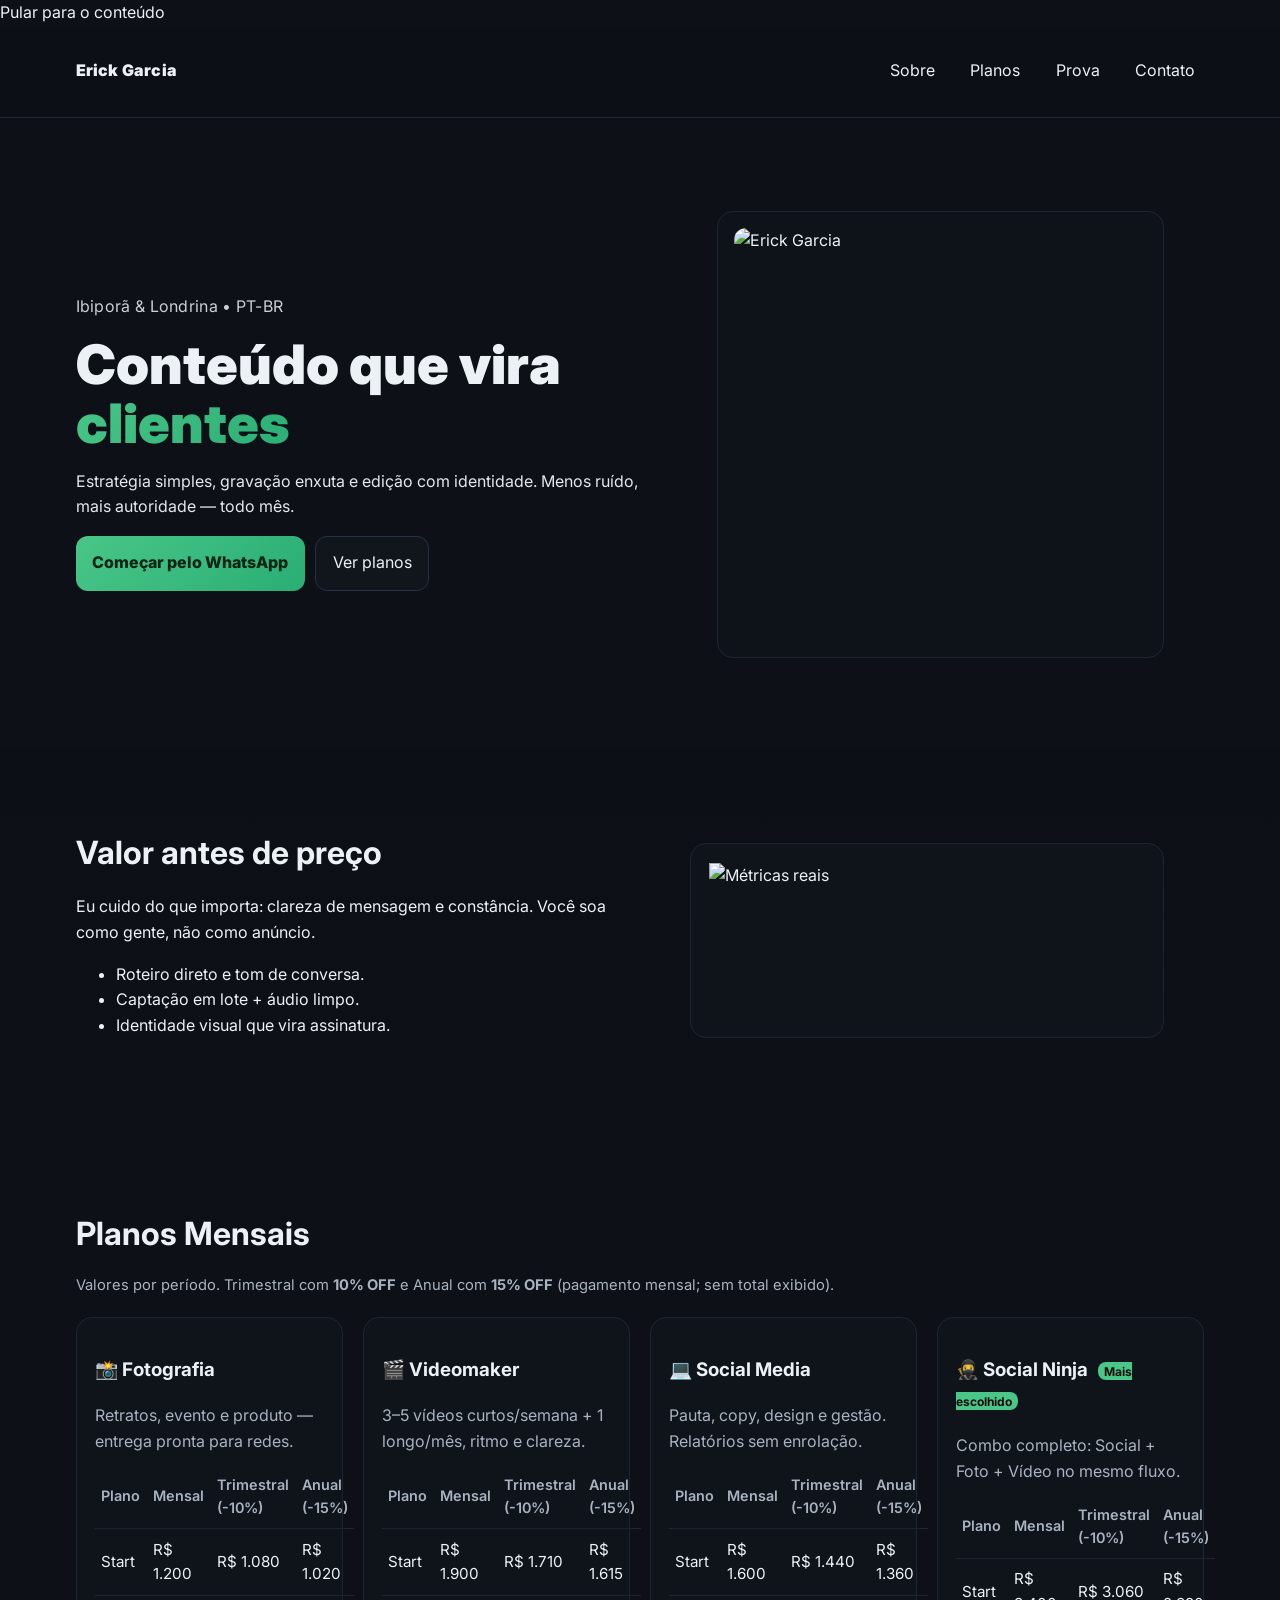
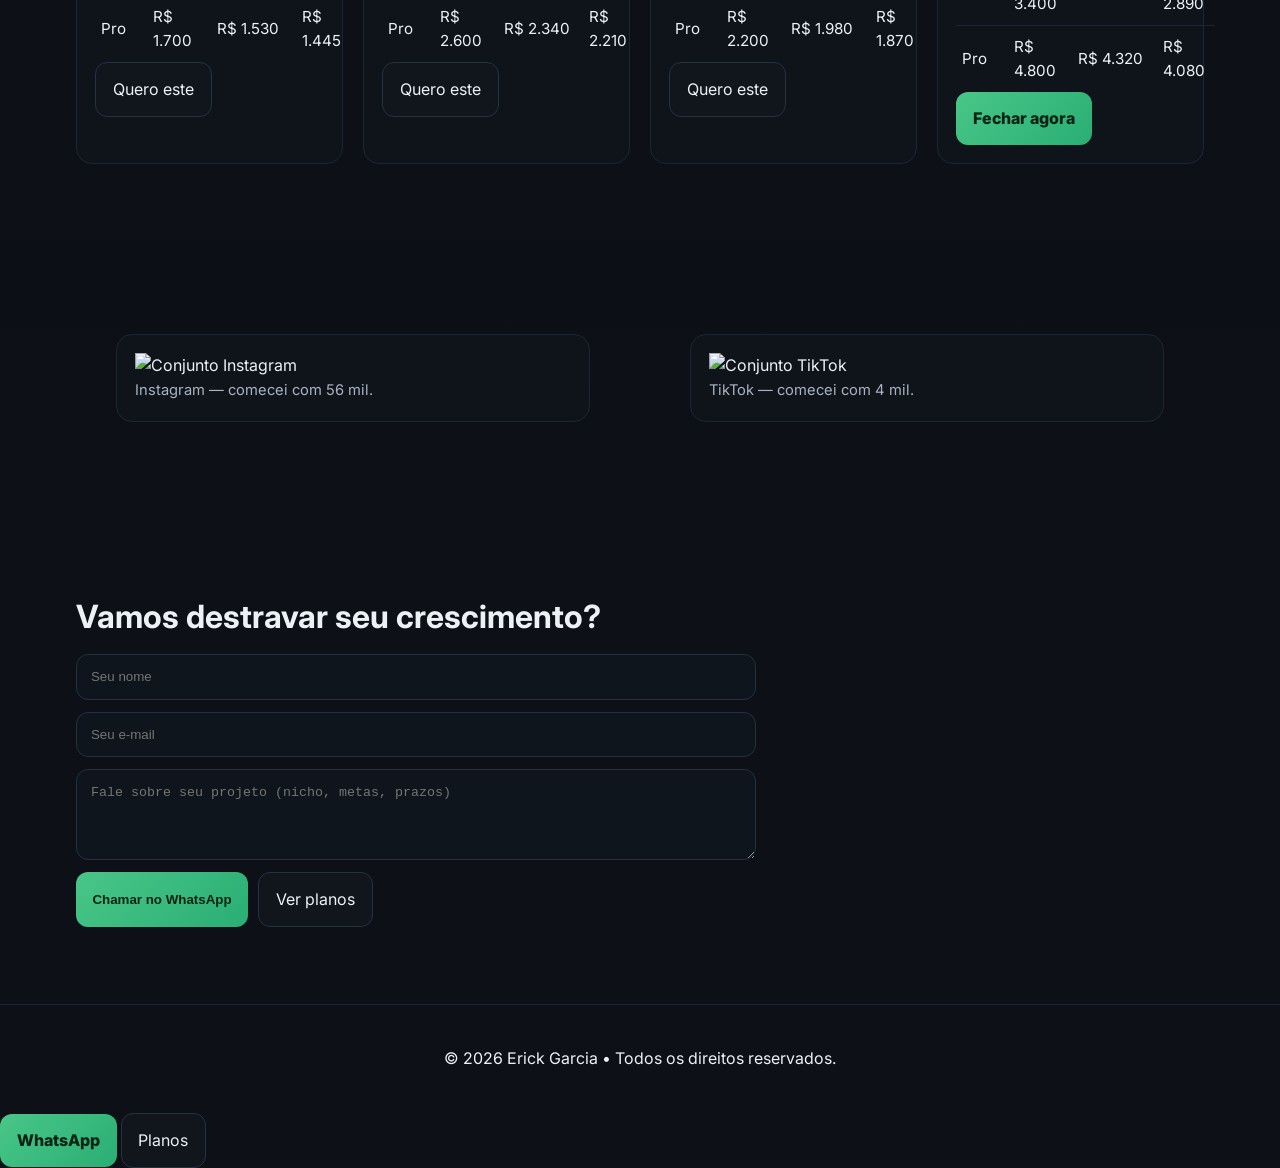
==== commit d3e3ffad: "Update index.html" ====
--- a/index.html
+++ b/index.html
@@ -4,13 +4,12 @@
   <meta charset="utf-8">
   <meta name="viewport" content="width=device-width, initial-scale=1, viewport-fit=cover">
   <title>Erick Garcia — Conteúdo que vira clientes</title>
-  <meta name="description" content="Fotografia, vídeos curtos e social media com método. Site leve, claro e focado em resultado.">
+  <meta name="description" content="Fotografia, vídeos curtos e social media com método. Site limpo, harmonioso e focado em resultado.">
   <meta name="color-scheme" content="dark">
-  <meta name="theme-color" content="#0D1117">
+  <meta name="theme-color" content="#0B1220">
   <link rel="canonical" href="https://byerickgarcia.github.io/">
   <link rel="preconnect" href="https://fonts.gstatic.com" crossorigin>
   <link rel="preconnect" href="https://fonts.googleapis.com">
-  <!-- tipografia neutra e confortável -->
   <link href="https://fonts.googleapis.com/css2?family=Inter:wght@400;600;800;900&display=swap" rel="stylesheet">
   <link rel="stylesheet" href="styles.css">
 </head>
@@ -18,9 +17,9 @@
   <a class="skip" href="#conteudo">Pular para o conteúdo</a>
 
   <!-- HEADER -->
-  <header class="hdr">
+  <header class="hdr" role="banner">
     <div class="wrap nav">
-      <a class="brand" href="#inicio" aria-label="Início">Erick Garcia</a>
+      <a class="brand" href="#inicio">Erick Garcia</a>
       <button id="menuToggle" class="menu-btn" aria-expanded="false" aria-controls="menu">Menu</button>
       <nav id="menu" class="menu" role="navigation">
         <a href="#sobre">Sobre</a>
@@ -32,8 +31,9 @@
   </header>
 
   <main id="conteudo">
-    <!-- HERO -->
-    <section id="inicio" class="sec hero">
+
+    <!-- HERO (clean) -->
+    <section id="inicio" class="sec hero" aria-label="Destaque">
       <div class="wrap hero-grid">
         <div class="hero-copy">
           <p class="eyebrow">Ibiporã & Londrina • PT-BR</p>
@@ -41,24 +41,24 @@
           <p class="lead">Estratégia simples, gravação enxuta e edição com identidade. Menos ruído, mais autoridade — todo mês.</p>
           <div class="actions">
             <a class="btn primary" href="https://wa.me/5543988632851?text=Quero%20crescer%20com%20conte%C3%BAdo">Começar pelo WhatsApp</a>
-            <a class="btn" href="#planos">Ver planos</a>
+            <a class="btn ghost" href="#planos">Ver planos</a>
           </div>
         </div>
-        <figure class="hero-media" aria-label="Retrato">
+        <figure class="hero-media" aria-label="Retrato de Erick">
           <img src="https://i.ibb.co/wZHZYy8J/Design-sem-nome.png" alt="Erick Garcia" width="900" height="900" loading="eager" decoding="async">
         </figure>
       </div>
     </section>
 
-    <!-- SOBRE (curto e humano) -->
-    <section id="sobre" class="sec soft">
+    <!-- SOBRE (curto) -->
+    <section id="sobre" class="sec soft" aria-label="Sobre">
       <div class="wrap grid-2">
         <div>
-          <h2 class="h2">Valor acima de preço</h2>
-          <p>Eu cuido do que importa: clareza da mensagem e constância. Você fala com a sua audiência como gente, sem parecer anúncio.</p>
+          <h2 class="h2">Valor antes de preço</h2>
+          <p>Eu cuido do que importa: clareza de mensagem e constância. Você soa como gente, não como anúncio.</p>
           <ul class="list">
             <li>Roteiro direto e tom de conversa.</li>
-            <li>Captação em lote, áudio limpo e enquadramento que respira.</li>
+            <li>Captação em lote + áudio limpo.</li>
             <li>Identidade visual que vira assinatura.</li>
           </ul>
         </div>
@@ -68,68 +68,66 @@
       </div>
     </section>
 
-    <!-- PLANOS (clean + desconto trimestral) -->
-    <section id="planos" class="sec">
+    <!-- PLANOS (Mensal • Trimestral -10% • Anual -15%) -->
+    <section id="planos" class="sec" aria-label="Planos">
       <div class="wrap">
         <h2 class="h2">Planos Mensais</h2>
-        <p class="muted small">Opção de contrato trimestral com <strong>10% OFF</strong> (pagamento mensal).</p>
+        <p class="muted small">Valores por período. Trimestral com <strong>10% OFF</strong> e Anual com <strong>15% OFF</strong> (pagamento mensal; sem total exibido).</p>
 
         <div class="plans-grid">
           <!-- Fotografia -->
           <article class="card">
             <h3>📸 Fotografia</h3>
-            <p class="micro">Retratos, eventos e produto — prontos para redes.</p>
-            <table class="plan-table">
-              <tr><th>Plano</th><th>Mensal</th><th>Trimestral*</th><th>Total 3 meses</th></tr>
-              <tr><td>Start</td><td>R$ 1.200</td><td>R$ 1.080</td><td>R$ 3.240</td></tr>
-              <tr><td>Pro</td><td>R$ 1.700</td><td>R$ 1.530</td><td>R$ 4.590</td></tr>
+            <p class="micro">Retratos, evento e produto — entrega pronta para redes.</p>
+            <table class="plan-table three">
+              <tr><th>Plano</th><th>Mensal</th><th>Trimestral (-10%)</th><th>Anual (-15%)</th></tr>
+              <tr><td>Start</td><td>R$ 1.200</td><td>R$ 1.080</td><td>R$ 1.020</td></tr>
+              <tr><td>Pro</td>  <td>R$ 1.700</td><td>R$ 1.530</td><td>R$ 1.445</td></tr>
             </table>
-            <a class="btn ghost" href="https://wa.me/5543988632851?text=Plano%20Fotografia">Quero este</a>
+            <a class="btn ghost" href="https://wa.me/5543988632851?text=Quero%20o%20Plano%20Fotografia">Quero este</a>
           </article>
 
           <!-- Videomaker -->
           <article class="card">
             <h3>🎬 Videomaker</h3>
-            <p class="micro">Vídeos curtos semanais + 1 longo/mês, com ritmo e clareza.</p>
-            <table class="plan-table">
-              <tr><th>Plano</th><th>Mensal</th><th>Trimestral*</th><th>Total 3 meses</th></tr>
-              <tr><td>Start</td><td>R$ 1.900</td><td>R$ 1.710</td><td>R$ 5.130</td></tr>
-              <tr><td>Pro</td><td>R$ 2.600</td><td>R$ 2.340</td><td>R$ 7.020</td></tr>
+            <p class="micro">3–5 vídeos curtos/semana + 1 longo/mês, ritmo e clareza.</p>
+            <table class="plan-table three">
+              <tr><th>Plano</th><th>Mensal</th><th>Trimestral (-10%)</th><th>Anual (-15%)</th></tr>
+              <tr><td>Start</td><td>R$ 1.900</td><td>R$ 1.710</td><td>R$ 1.615</td></tr>
+              <tr><td>Pro</td>  <td>R$ 2.600</td><td>R$ 2.340</td><td>R$ 2.210</td></tr>
             </table>
-            <a class="btn ghost" href="https://wa.me/5543988632851?text=Plano%20Videomaker">Quero este</a>
+            <a class="btn ghost" href="https://wa.me/5543988632851?text=Quero%20o%20Plano%20Videomaker">Quero este</a>
           </article>
 
           <!-- Social Media -->
           <article class="card">
             <h3>💻 Social Media</h3>
             <p class="micro">Pauta, copy, design e gestão. Relatórios sem enrolação.</p>
-            <table class="plan-table">
-              <tr><th>Plano</th><th>Mensal</th><th>Trimestral*</th><th>Total 3 meses</th></tr>
-              <tr><td>Start</td><td>R$ 1.600</td><td>R$ 1.440</td><td>R$ 4.320</td></tr>
-              <tr><td>Pro</td><td>R$ 2.200</td><td>R$ 1.980</td><td>R$ 5.940</td></tr>
+            <table class="plan-table three">
+              <tr><th>Plano</th><th>Mensal</th><th>Trimestral (-10%)</th><th>Anual (-15%)</th></tr>
+              <tr><td>Start</td><td>R$ 1.600</td><td>R$ 1.440</td><td>R$ 1.360</td></tr>
+              <tr><td>Pro</td>  <td>R$ 2.200</td><td>R$ 1.980</td><td>R$ 1.870</td></tr>
             </table>
-            <a class="btn ghost" href="https://wa.me/5543988632851?text=Plano%20Social%20Media">Quero este</a>
+            <a class="btn ghost" href="https://wa.me/5543988632851?text=Quero%20o%20Plano%20Social%20Media">Quero este</a>
           </article>
 
           <!-- Social Ninja -->
           <article class="card featured">
             <h3>🥷 Social Ninja <span class="badge">Mais escolhido</span></h3>
-            <p class="micro">Combo completo: Fotografia + Videomaker + Social Media.</p>
-            <table class="plan-table">
-              <tr><th>Plano</th><th>Mensal</th><th>Trimestral*</th><th>Total 3 meses</th></tr>
-              <tr><td>Start</td><td>R$ 3.400</td><td>R$ 3.060</td><td>R$ 9.180</td></tr>
-              <tr><td>Pro</td><td>R$ 4.800</td><td>R$ 4.320</td><td>R$ 12.960</td></tr>
+            <p class="micro">Combo completo: Social + Foto + Vídeo no mesmo fluxo.</p>
+            <table class="plan-table three">
+              <tr><th>Plano</th><th>Mensal</th><th>Trimestral (-10%)</th><th>Anual (-15%)</th></tr>
+              <tr><td>Start</td><td>R$ 3.400</td><td>R$ 3.060</td><td>R$ 2.890</td></tr>
+              <tr><td>Pro</td>  <td>R$ 4.800</td><td>R$ 4.320</td><td>R$ 4.080</td></tr>
             </table>
-            <a class="btn primary" href="https://wa.me/5543988632851?text=Plano%20Social%20Ninja">Fechar agora</a>
+            <a class="btn primary" href="https://wa.me/5543988632851?text=Quero%20o%20Plano%20Social%20Ninja">Fechar agora</a>
           </article>
         </div>
-
-        <p class="muted small">* valor mensal com desconto no contrato trimestral</p>
       </div>
     </section>
 
-    <!-- PROVA (prints reais) -->
-    <section id="prova" class="sec soft">
+    <!-- PROVA -->
+    <section id="prova" class="sec soft" aria-label="Prova social">
       <div class="wrap grid-2">
         <figure class="card">
           <img src="https://i.ibb.co/tMxMs9HZ/IMG-2873.png" alt="Conjunto Instagram" loading="lazy">
@@ -143,7 +141,7 @@
     </section>
 
     <!-- CONTATO -->
-    <section id="contato" class="sec">
+    <section id="contato" class="sec" aria-label="Contato">
       <div class="wrap">
         <h2 class="h2">Vamos destravar seu crescimento?</h2>
         <form id="form" class="form">
@@ -152,22 +150,23 @@
           <textarea name="msg" rows="4" placeholder="Fale sobre seu projeto (nicho, metas, prazos)"></textarea>
           <div class="actions">
             <button class="btn primary" type="submit">Chamar no WhatsApp</button>
-            <a class="btn" href="#planos">Ver planos</a>
+            <a class="btn ghost" href="#planos">Ver planos</a>
           </div>
         </form>
       </div>
     </section>
   </main>
 
-  <!-- FOOTER -->
-  <footer class="ftr">
-    <div class="wrap"><p>© <span id="year"></span> Erick Garcia • Todos os direitos reservados.</p></div>
+  <footer class="ftr" role="contentinfo">
+    <div class="wrap">
+      <p>© <span id="year"></span> Erick Garcia • Todos os direitos reservados.</p>
+    </div>
   </footer>
 
-  <!-- STICKY CTA (entra só depois do herói) -->
-  <div class="sticky">
-    <a class="btn primary" href="https://wa.me/5543988632851?text=Quero%20crescer%20com%20conte%C3%BAdo">Falar no WhatsApp</a>
-    <a class="btn" href="#planos">Planos</a>
+  <!-- STICKY flutuante (entra só depois do herói) -->
+  <div class="sticky-fab" aria-label="Ações rápidas">
+    <a class="btn primary" href="https://wa.me/5543988632851?text=Quero%20crescer%20com%20conte%C3%BAdo">WhatsApp</a>
+    <a class="btn ghost" href="#planos">Planos</a>
   </div>
 
   <script src="script.js"></script>
--- a/styles.css
+++ b/styles.css
@@ -1,135 +1,82 @@
-/* ========== BASE ADAPTÁVEL (Android, iOS, iPadOS, Windows, macOS, tablets) ========== */
+/* ========= BASE ========= */
 *{box-sizing:border-box}
 :root{
-  /* paleta nova (modo escuro) */
-  --bg:#0A0C0F; --panel:#101419; --soft:#0C1116; --line:#1C232C;
-  --text:#ECF1F5; --muted:#A7B1BC;
-  --accent:#4DD07A; --accent-2:#22B36A;
+  /* paleta harmoniosa (ardósia + esmeralda suave) */
+  --bg:#0D1117; --panel:#0F141B; --soft:#0C1016; --line:#1C2632;
+  --text:#ECF1F6; --muted:#A9B3BF;
+  --accent:#49C688; --accent-2:#2AAE74;
   --radius:16px; --gap:clamp(.8rem,2.6vw,1.2rem); --max:1180px;
-  /* tipografia fluida */
-  --fs-1:clamp(2rem,5.6vw,3.4rem);
-  --fs-2:clamp(1.5rem,3.2vw,2rem);
-  --fs-b:clamp(1rem,1.6vw,1.05rem);
+  --fs-1:clamp(2rem,5.6vw,3.4rem); --fs-2:clamp(1.5rem,3.2vw,2rem);
 }
-@media (prefers-color-scheme: light){
-  :root{
-    --bg:#0B1220; --panel:#0F1625; --soft:#0D1522; --line:#202A3A;
-    --text:#F3F6FA; --muted:#B7C2CF; --accent:#59D786; --accent-2:#2AC074;
-  }
-}
-html{color-scheme:light dark;scroll-behavior:smooth}
+html{color-scheme:dark;scroll-behavior:smooth}
 body{
-  margin:0;
-  background:var(--bg);
-  color:var(--text);
-  font:16px/1.6 "Inter",system-ui,-apple-system,BlinkMacSystemFont,Segoe UI,Roboto,Arial,sans-serif;
-  /* reserva espaço no mobile p/ sticky respeitando notches */
+  margin:0;background:var(--bg);color:var(--text);
+  font:16px/1.6 "Inter",system-ui,-apple-system,Segoe UI,Roboto,Arial,sans-serif;
   padding-bottom:env(safe-area-inset-bottom);
 }
 img{max-width:100%;height:auto;display:block}
-a{color:inherit;text-decoration:none} a:visited{color:inherit}
-.skip{position:absolute;left:-9999px;top:auto}
+a{color:inherit;text-decoration:none}
 .wrap{max-width:var(--max);margin:0 auto;padding:clamp(1rem,3vw,1.6rem)}
+.sec{padding-block:clamp(1.8rem,4.8vw,3.2rem)}
+.soft{background:linear-gradient(180deg,var(--soft),transparent)}
+.h2{font-size:var(--fs-2);margin:0 0 .7rem}
 .small{font-size:.92rem}
 .muted{color:var(--muted)}
-.h2{font-size:var(--fs-2);margin:0 0 .7rem}
-.sec{padding-block:clamp(1.8rem,4.8vw,3.2rem)}
-.soft{background:linear-gradient(180deg,var(--soft),transparent)}
 .card{background:var(--panel);border:1px solid var(--line);border-radius:var(--radius);padding:clamp(.9rem,2vw,1.15rem)}
 
-/* HEADER */
-.hdr{position:sticky;top:0;z-index:50;background:rgba(10,12,15,.7);backdrop-filter:blur(10px);border-bottom:1px solid var(--line)}
+/* ========= HEADER ========= */
+.hdr{position:sticky;top:0;z-index:50;background:rgba(13,17,23,.7);backdrop-filter:blur(10px);border-bottom:1px solid var(--line)}
 .nav{display:flex;align-items:center;justify-content:space-between;gap:1rem}
 .brand{font-weight:900;letter-spacing:.2px}
-.menu-btn{display:none;background:#12171D;border:1px solid var(--line);color:var(--text);padding:.55rem .8rem;border-radius:10px}
+.menu-btn{display:none;background:#131922;border:1px solid var(--line);color:var(--text);padding:.55rem .8rem;border-radius:10px}
 .menu{display:flex;gap:1rem}
 .menu a{padding:.45rem .6rem;border-radius:10px}
-.menu a:hover{background:#151B22}
+.menu a:hover{background:#141B24}
 
-/* HERO */
+/* ========= HERO ========= */
 .hero-grid{display:grid;grid-template-columns:1.05fr .95fr;gap:var(--gap);align-items:center}
+.eyebrow{opacity:.85;letter-spacing:.3px}
 .display{font-size:var(--fs-1);line-height:1.08;margin:.2rem 0 .6rem;font-weight:900}
 .accent{background:linear-gradient(135deg,var(--accent),var(--accent-2));-webkit-background-clip:text;background-clip:text;color:transparent}
-.eyebrow{opacity:.85;letter-spacing:.3px}
-.lead{font-size:var(--fs-b)}
+.lead{opacity:.96}
 .hero-media{border:1px solid var(--line);border-radius:var(--radius);padding:1rem;background:#0E1319}
 .hero-media img{object-fit:contain;width:100%;height:auto;border-radius:12px}
 
-/* GRIDS */
+/* ========= GRIDS ========= */
 .grid-2{display:grid;grid-template-columns:1fr 1fr;gap:var(--gap)}
-.grid-4{display:grid;grid-template-columns:repeat(4,1fr);gap:var(--gap)}
+.plans-grid{display:grid;grid-template-columns:repeat(auto-fit,minmax(260px,1fr));gap:var(--gap);margin-top:1.2rem}
 
-/* BOTÕES */
+/* ========= BOTÕES ========= */
 .actions{display:flex;gap:.6rem;flex-wrap:wrap}
-.btn{display:inline-flex;align-items:center;gap:.4rem;border:1px solid #242C36;background:#141A21;padding:.85rem 1.05rem;border-radius:12px;white-space:nowrap;cursor:pointer}
+.btn{display:inline-flex;align-items:center;gap:.4rem;border:1px solid #243040;background:#141A21;padding:.85rem 1.05rem;border-radius:12px;white-space:nowrap;cursor:pointer}
 .btn.primary{background:linear-gradient(135deg,var(--accent),var(--accent-2));border:none;color:#062314;font-weight:800}
+.btn.ghost{background:#11161C;border:1px solid #253244}
 
-/* FORM */
+/* ========= TABELA DE PLANOS ========= */
+.plan-table{width:100%;border-collapse:collapse;margin-top:.6rem;font-size:.95rem}
+.plan-table th,.plan-table td{border-bottom:1px solid var(--line);padding:.55rem .4rem;text-align:left}
+.plan-table th{color:var(--muted);font-weight:600;font-size:.9rem}
+.plan-table tr:last-child td{border-bottom:none}
+.badge{background:var(--accent);color:#0b0b0b;font-size:.75rem;padding:.1rem .4rem;border-radius:8px;margin-left:.35rem}
+.micro{margin:.2rem 0 .6rem;color:var(--muted)}
+
+/* ========= FORM ========= */
 .form{display:grid;gap:.75rem;max-width:680px}
 .form input,.form textarea{background:#0F151C;border:1px solid #243041;border-radius:12px;color:var(--text);padding:.9rem}
 .form input:focus,.form textarea:focus{outline:2px solid var(--accent)}
 
-/* FOOTER */
+/* ========= FOOTER ========= */
 .ftr{border-top:1px solid var(--line);text-align:center}
 
-/* STICKY CTA (apenas telas pequenas) */
-.sticky{position:fixed;left:0;right:0;bottom:0;background:#0B0F14E6;border-top:1px solid #1C232C;padding:.7rem calc(1rem + env(safe-area-inset-right)) .7rem calc(1rem + env(safe-area-inset-left));display:none;gap:.6rem;justify-content:center;backdrop-filter:blur(10px);z-index:900}
+/* ========= STICKY CTA ========= */
+.sticky{display:none;position:fixed;left:0;right:0;bottom:calc(env(safe-area-inset-bottom) + 8px);background:#0B0F14E6;border-top:1px solid #1C2632;padding:.7rem clamp(1rem,4vw,1.2rem);gap:.6rem;justify-content:center;backdrop-filter:blur(10px);z-index:900}
 
-/* RESPONSIVO PARA TODOS OS APARELHOS */
-@media (max-width: 1024px){
-  .hero-grid{grid-template-columns:1fr} /* iPad/ tablets em pé */
-}
+/* ========= RESPONSIVO ========= */
+@media (max-width: 1024px){ .hero-grid{grid-template-columns:1fr} }
 @media (max-width: 960px){
+  .grid-2{grid-template-columns:1fr}
   .menu{display:none;position:absolute;right:1rem;top:calc(100% + .5rem);flex-direction:column;background:#0E1319;border:1px solid var(--line);border-radius:12px;padding:.8rem;min-width:240px}
   .menu.show{display:flex}
   .menu-btn{display:inline-flex}
-  .sticky{display:flex}                /* exibe CTA fixo apenas no mobile/tablet */
-  body{padding-bottom:88px}            /* reserva para sticky */
+  body{padding-bottom:calc(80px + env(safe-area-inset-bottom))} /* reserva quando sticky estiver ativa */
 }
-/* ======= Planos ======= */
-.plans-grid{
-  display:grid;
-  grid-template-columns:repeat(auto-fit,minmax(260px,1fr));
-  gap:var(--gap);
-  margin-top:1.2rem;
-}
-.plan-table{
-  width:100%;
-  border-collapse:collapse;
-  margin-top:.6rem;
-  font-size:.95rem;
-}
-.plan-table th,
-.plan-table td{
-  border-bottom:1px solid var(--line);
-  padding:.55rem .4rem;
-  text-align:left;
-}
-.plan-table th{color:var(--muted);font-weight:600;font-size:.9rem}
-.plan-table tr:last-child td{border-bottom:none}
-.badge{
-  background:var(--accent);
-  color:#0b0b0b;
-  font-size:.75rem;
-  padding:.1rem .4rem;
-  border-radius:8px;
-  margin-left:.3rem;
-}
-/* ==== HOTFIX iOS/Safari sticky + respiro ==== */
-
-/* a sticky fica escondida por padrão; JS controla a exibição */
-.sticky{ display:none; position:fixed; left:0; right:0;
-  bottom:calc(env(safe-area-inset-bottom) + 8px);
-  background:#0B0F14E6; border-top:1px solid #1C232C;
-  padding:.7rem clamp(1rem,4vw,1.2rem);
-  gap:.6rem; justify-content:center; backdrop-filter:blur(10px); z-index:900;
-}
-
-/* reserva de espaço para quando a sticky aparecer em telas pequenas */
-@media (max-width: 960px){
-  body{ padding-bottom: calc(80px + env(safe-area-inset-bottom)); }
-}
-
-/* mais respiro entre os CTAs do herói e a imagem */
-.hero-copy .actions{ margin-bottom: .8rem; }
-.hero-media{ margin-top: .3rem; }
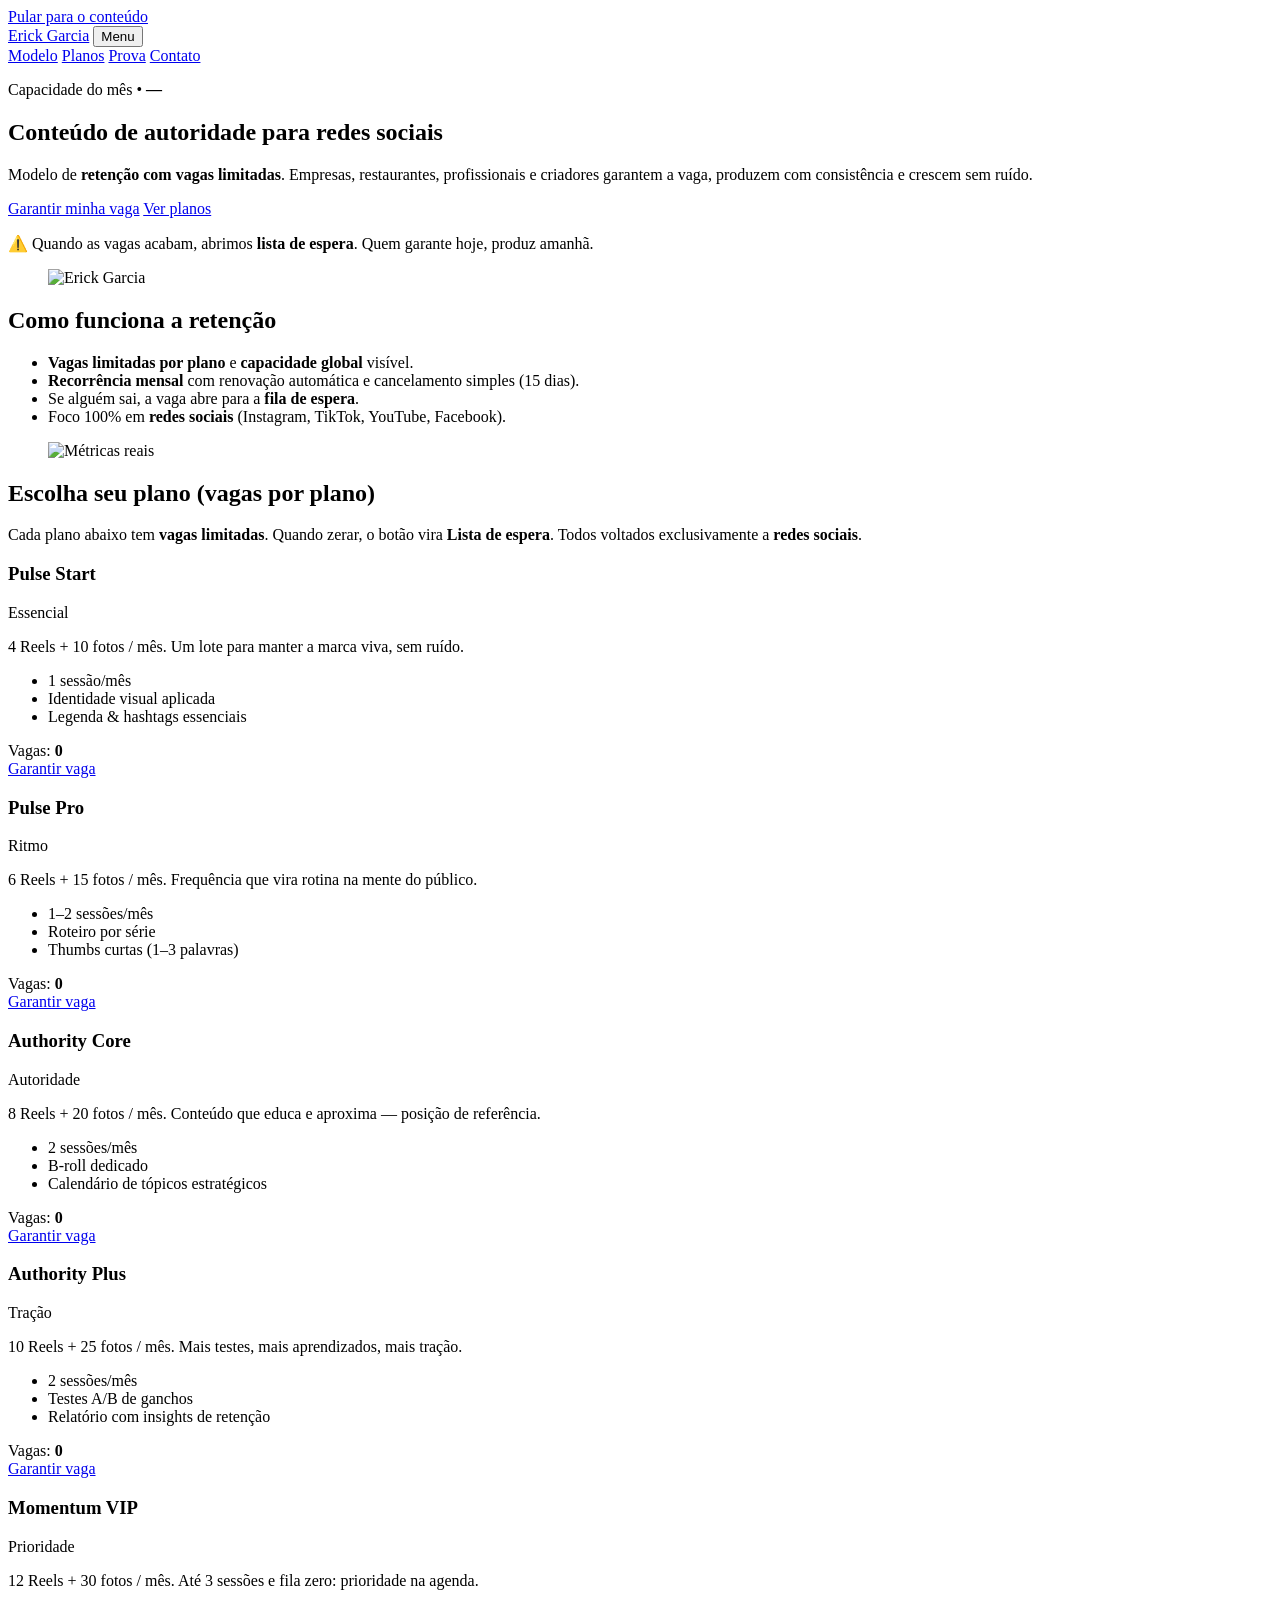
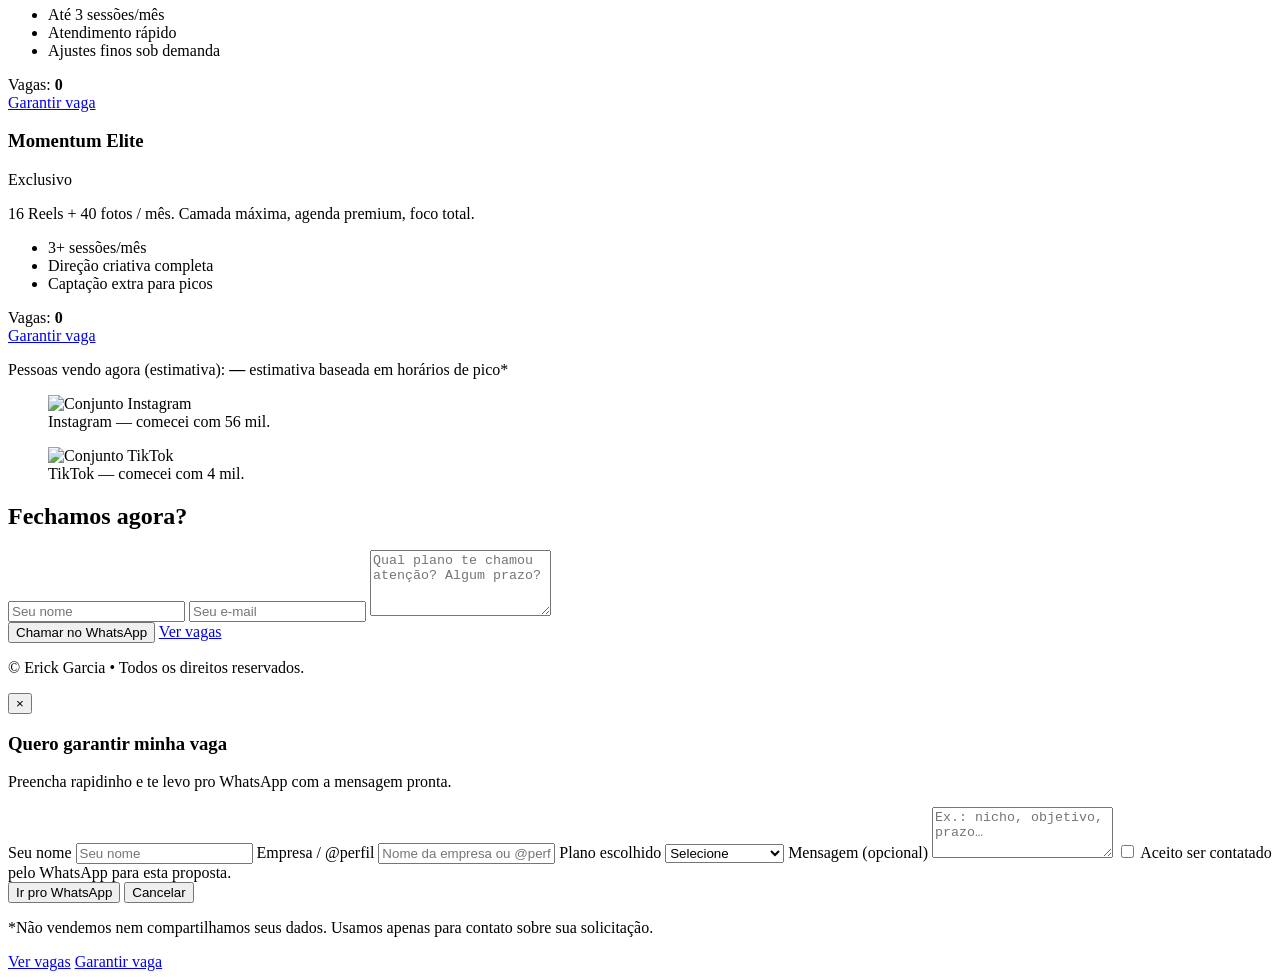
==== commit e60da1ad: "Create index.html" ====
--- a/index.html
+++ b/index.html
@@ -3,13 +3,15 @@
 <head>
   <meta charset="utf-8">
   <meta name="viewport" content="width=device-width, initial-scale=1, viewport-fit=cover">
-  <title>Erick Garcia — Conteúdo que vira clientes</title>
-  <meta name="description" content="Fotografia, vídeos curtos e social media com método. Site limpo, harmonioso e focado em resultado.">
-  <meta name="color-scheme" content="dark">
-  <meta name="theme-color" content="#0B1220">
+  <title>Erick Garcia — Retenção com Vagas Limitadas</title>
+  <meta name="description" content="Conteúdo para redes sociais no modelo de retenção com vagas limitadas. Fotografia, Vídeos Curtos e Social Media focados em autoridade e resultados.">
+  <meta name="color-scheme" content="light dark">
+  <meta name="theme-color" media="(prefers-color-scheme: light)" content="#F7FAFC">
+  <meta name="theme-color" media="(prefers-color-scheme: dark)"  content="#0D1117">
   <link rel="canonical" href="https://byerickgarcia.github.io/">
   <link rel="preconnect" href="https://fonts.gstatic.com" crossorigin>
   <link rel="preconnect" href="https://fonts.googleapis.com">
+  <!-- Tipografia confortável e neutra -->
   <link href="https://fonts.googleapis.com/css2?family=Inter:wght@400;600;800;900&display=swap" rel="stylesheet">
   <link rel="stylesheet" href="styles.css">
 </head>
@@ -19,10 +21,10 @@
   <!-- HEADER -->
   <header class="hdr" role="banner">
     <div class="wrap nav">
-      <a class="brand" href="#inicio">Erick Garcia</a>
+      <a class="brand" href="#inicio" aria-label="Início">Erick Garcia</a>
       <button id="menuToggle" class="menu-btn" aria-expanded="false" aria-controls="menu">Menu</button>
       <nav id="menu" class="menu" role="navigation">
-        <a href="#sobre">Sobre</a>
+        <a href="#modelo">Modelo</a>
         <a href="#planos">Planos</a>
         <a href="#prova">Prova</a>
         <a href="#contato">Contato</a>
@@ -31,35 +33,35 @@
   </header>
 
   <main id="conteudo">
-
-    <!-- HERO (clean) -->
+    <!-- HERO -->
     <section id="inicio" class="sec hero" aria-label="Destaque">
       <div class="wrap hero-grid">
         <div class="hero-copy">
-          <p class="eyebrow">Ibiporã & Londrina • PT-BR</p>
-          <h1 class="display">Conteúdo que vira <span class="accent">clientes</span></h1>
-          <p class="lead">Estratégia simples, gravação enxuta e edição com identidade. Menos ruído, mais autoridade — todo mês.</p>
+          <p class="eyebrow">Capacidade do mês • <strong id="cap-counter">—</strong></p>
+          <h1 class="display">Conteúdo de <span class="accent">autoridade</span> para <span class="accent">redes sociais</span></h1>
+          <p class="lead">Modelo de <strong>retenção com vagas limitadas</strong>. Empresas, restaurantes, profissionais e criadores garantem a vaga, produzem com consistência e crescem sem ruído.</p>
           <div class="actions">
-            <a class="btn primary" href="https://wa.me/5543988632851?text=Quero%20crescer%20com%20conte%C3%BAdo">Começar pelo WhatsApp</a>
+            <a class="btn primary" href="https://wa.me/5543988632851?text=Quero%20garantir%20minha%20vaga%20de%20reten%C3%A7%C3%A3o">Garantir minha vaga</a>
             <a class="btn ghost" href="#planos">Ver planos</a>
           </div>
-        </div>
-        <figure class="hero-media" aria-label="Retrato de Erick">
+          <p class="note">⚠️ Quando as vagas acabam, abrimos <strong>lista de espera</strong>. Quem garante hoje, produz amanhã.</p>
+        </div>
+        <figure class="hero-media" aria-label="Erick Garcia">
           <img src="https://i.ibb.co/wZHZYy8J/Design-sem-nome.png" alt="Erick Garcia" width="900" height="900" loading="eager" decoding="async">
         </figure>
       </div>
     </section>
 
-    <!-- SOBRE (curto) -->
-    <section id="sobre" class="sec soft" aria-label="Sobre">
+    <!-- MODELO -->
+    <section id="modelo" class="sec soft" aria-label="Como funciona">
       <div class="wrap grid-2">
         <div>
-          <h2 class="h2">Valor antes de preço</h2>
-          <p>Eu cuido do que importa: clareza de mensagem e constância. Você soa como gente, não como anúncio.</p>
+          <h2 class="h2">Como funciona a retenção</h2>
           <ul class="list">
-            <li>Roteiro direto e tom de conversa.</li>
-            <li>Captação em lote + áudio limpo.</li>
-            <li>Identidade visual que vira assinatura.</li>
+            <li><strong>Vagas limitadas por plano</strong> e <strong>capacidade global</strong> visível.</li>
+            <li><strong>Recorrência mensal</strong> com renovação automática e cancelamento simples (15 dias).</li>
+            <li>Se alguém sai, a vaga abre para a <strong>fila de espera</strong>.</li>
+            <li>Foco 100% em <strong>redes sociais</strong> (Instagram, TikTok, YouTube, Facebook).</li>
           </ul>
         </div>
         <figure class="card">
@@ -68,61 +70,90 @@
       </div>
     </section>
 
-    <!-- PLANOS (Mensal • Trimestral -10% • Anual -15%) -->
-    <section id="planos" class="sec" aria-label="Planos">
+    <!-- PLANOS -->
+    <section id="planos" class="sec" aria-label="Planos de retenção">
       <div class="wrap">
-        <h2 class="h2">Planos Mensais</h2>
-        <p class="muted small">Valores por período. Trimestral com <strong>10% OFF</strong> e Anual com <strong>15% OFF</strong> (pagamento mensal; sem total exibido).</p>
+        <h2 class="h2">Escolha seu plano (vagas por plano)</h2>
+        <p class="muted small">Cada plano abaixo tem <strong>vagas limitadas</strong>. Quando zerar, o botão vira <strong>Lista de espera</strong>. Todos voltados exclusivamente a <strong>redes sociais</strong>.</p>
 
         <div class="plans-grid">
-          <!-- Fotografia -->
-          <article class="card">
-            <h3>📸 Fotografia</h3>
-            <p class="micro">Retratos, evento e produto — entrega pronta para redes.</p>
-            <table class="plan-table three">
-              <tr><th>Plano</th><th>Mensal</th><th>Trimestral (-10%)</th><th>Anual (-15%)</th></tr>
-              <tr><td>Start</td><td>R$ 1.200</td><td>R$ 1.080</td><td>R$ 1.020</td></tr>
-              <tr><td>Pro</td>  <td>R$ 1.700</td><td>R$ 1.530</td><td>R$ 1.445</td></tr>
-            </table>
-            <a class="btn ghost" href="https://wa.me/5543988632851?text=Quero%20o%20Plano%20Fotografia">Quero este</a>
-          </article>
-
-          <!-- Videomaker -->
-          <article class="card">
-            <h3>🎬 Videomaker</h3>
-            <p class="micro">3–5 vídeos curtos/semana + 1 longo/mês, ritmo e clareza.</p>
-            <table class="plan-table three">
-              <tr><th>Plano</th><th>Mensal</th><th>Trimestral (-10%)</th><th>Anual (-15%)</th></tr>
-              <tr><td>Start</td><td>R$ 1.900</td><td>R$ 1.710</td><td>R$ 1.615</td></tr>
-              <tr><td>Pro</td>  <td>R$ 2.600</td><td>R$ 2.340</td><td>R$ 2.210</td></tr>
-            </table>
-            <a class="btn ghost" href="https://wa.me/5543988632851?text=Quero%20o%20Plano%20Videomaker">Quero este</a>
-          </article>
-
-          <!-- Social Media -->
-          <article class="card">
-            <h3>💻 Social Media</h3>
-            <p class="micro">Pauta, copy, design e gestão. Relatórios sem enrolação.</p>
-            <table class="plan-table three">
-              <tr><th>Plano</th><th>Mensal</th><th>Trimestral (-10%)</th><th>Anual (-15%)</th></tr>
-              <tr><td>Start</td><td>R$ 1.600</td><td>R$ 1.440</td><td>R$ 1.360</td></tr>
-              <tr><td>Pro</td>  <td>R$ 2.200</td><td>R$ 1.980</td><td>R$ 1.870</td></tr>
-            </table>
-            <a class="btn ghost" href="https://wa.me/5543988632851?text=Quero%20o%20Plano%20Social%20Media">Quero este</a>
-          </article>
-
-          <!-- Social Ninja -->
-          <article class="card featured">
-            <h3>🥷 Social Ninja <span class="badge">Mais escolhido</span></h3>
-            <p class="micro">Combo completo: Social + Foto + Vídeo no mesmo fluxo.</p>
-            <table class="plan-table three">
-              <tr><th>Plano</th><th>Mensal</th><th>Trimestral (-10%)</th><th>Anual (-15%)</th></tr>
-              <tr><td>Start</td><td>R$ 3.400</td><td>R$ 3.060</td><td>R$ 2.890</td></tr>
-              <tr><td>Pro</td>  <td>R$ 4.800</td><td>R$ 4.320</td><td>R$ 4.080</td></tr>
-            </table>
-            <a class="btn primary" href="https://wa.me/5543988632851?text=Quero%20o%20Plano%20Social%20Ninja">Fechar agora</a>
-          </article>
-        </div>
+          <!-- 1 -->
+          <article class="card plan" data-plan="Pulse Start" data-slots="2">
+            <header class="plan-hd">
+              <h3>Pulse Start</h3><span class="pill">Essencial</span>
+            </header>
+            <p class="micro">4 Reels + 10 fotos / mês. Um lote para manter a marca viva, sem ruído.</p>
+            <ul class="ticks"><li>1 sessão/mês</li><li>Identidade visual aplicada</li><li>Legenda & hashtags essenciais</li></ul>
+            <div class="slots">Vagas: <b class="slots-num">0</b></div>
+            <div class="act"><a class="btn primary cta" href="#">Garantir vaga</a></div>
+          </article>
+
+          <!-- 2 -->
+          <article class="card plan" data-plan="Pulse Pro" data-slots="2">
+            <header class="plan-hd">
+              <h3>Pulse Pro</h3><span class="pill">Ritmo</span>
+            </header>
+            <p class="micro">6 Reels + 15 fotos / mês. Frequência que vira rotina na mente do público.</p>
+            <ul class="ticks"><li>1–2 sessões/mês</li><li>Roteiro por série</li><li>Thumbs curtas (1–3 palavras)</li></ul>
+            <div class="slots">Vagas: <b class="slots-num">0</b></div>
+            <div class="act"><a class="btn primary cta" href="#">Garantir vaga</a></div>
+          </article>
+
+          <!-- 3 -->
+          <article class="card plan" data-plan="Authority Core" data-slots="1">
+            <header class="plan-hd">
+              <h3>Authority Core</h3><span class="pill">Autoridade</span>
+            </header>
+            <p class="micro">8 Reels + 20 fotos / mês. Conteúdo que educa e aproxima — posição de referência.</p>
+            <ul class="ticks"><li>2 sessões/mês</li><li>B-roll dedicado</li><li>Calendário de tópicos estratégicos</li></ul>
+            <div class="slots">Vagas: <b class="slots-num">0</b></div>
+            <div class="act"><a class="btn primary cta" href="#">Garantir vaga</a></div>
+          </article>
+
+          <!-- 4 -->
+          <article class="card plan" data-plan="Authority Plus" data-slots="1">
+            <header class="plan-hd">
+              <h3>Authority Plus</h3><span class="pill">Tração</span>
+            </header>
+            <p class="micro">10 Reels + 25 fotos / mês. Mais testes, mais aprendizados, mais tração.</p>
+            <ul class="ticks"><li>2 sessões/mês</li><li>Testes A/B de ganchos</li><li>Relatório com insights de retenção</li></ul>
+            <div class="slots">Vagas: <b class="slots-num">0</b></div>
+            <div class="act"><a class="btn primary cta" href="#">Garantir vaga</a></div>
+          </article>
+
+          <!-- 5 -->
+          <article class="card plan featured" data-plan="Momentum VIP" data-slots="0">
+            <header class="plan-hd">
+              <h3>Momentum VIP</h3><span class="pill hot">Prioridade</span>
+            </header>
+            <p class="micro">12 Reels + 30 fotos / mês. Até 3 sessões e fila zero: prioridade na agenda.</p>
+            <ul class="ticks"><li>Até 3 sessões/mês</li><li>Atendimento rápido</li><li>Ajustes finos sob demanda</li></ul>
+            <div class="slots">Vagas: <b class="slots-num">0</b></div>
+            <div class="act"><a class="btn primary cta" href="#">Garantir vaga</a></div>
+          </article>
+
+          <!-- 6 -->
+          <article class="card plan" data-plan="Momentum Elite" data-slots="0">
+            <header class="plan-hd">
+              <h3>Momentum Elite</h3><span class="pill hot">Exclusivo</span>
+            </header>
+            <p class="micro">16 Reels + 40 fotos / mês. Camada máxima, agenda premium, foco total.</p>
+            <ul class="ticks"><li>3+ sessões/mês</li><li>Direção criativa completa</li><li>Captação extra para picos</li></ul>
+            <div class="slots">Vagas: <b class="slots-num">0</b></div>
+            <div class="act"><a class="btn primary cta" href="#">Garantir vaga</a></div>
+          </article>
+        </div>
+      </div>
+    </section>
+
+    <!-- INDICADOR DE INTERESSE (estimativa honesta) -->
+    <section class="sec demand" aria-label="Interesse agora">
+      <div class="wrap demand-wrap">
+        <div class="demand-dot" aria-hidden="true"></div>
+        <p class="demand-text">
+          Pessoas vendo agora (estimativa): <strong id="liveCount">—</strong>
+          <span class="hint">estimativa baseada em horários de pico*</span>
+        </p>
       </div>
     </section>
 
@@ -143,30 +174,82 @@
     <!-- CONTATO -->
     <section id="contato" class="sec" aria-label="Contato">
       <div class="wrap">
-        <h2 class="h2">Vamos destravar seu crescimento?</h2>
+        <h2 class="h2">Fechamos agora?</h2>
         <form id="form" class="form">
           <input name="nome" placeholder="Seu nome" autocomplete="name" required>
           <input type="email" name="email" placeholder="Seu e-mail" autocomplete="email" required>
-          <textarea name="msg" rows="4" placeholder="Fale sobre seu projeto (nicho, metas, prazos)"></textarea>
+          <textarea name="msg" rows="4" placeholder="Qual plano te chamou atenção? Algum prazo?"></textarea>
           <div class="actions">
             <button class="btn primary" type="submit">Chamar no WhatsApp</button>
-            <a class="btn ghost" href="#planos">Ver planos</a>
+            <a class="btn ghost" href="#planos">Ver vagas</a>
           </div>
         </form>
       </div>
     </section>
   </main>
 
+  <!-- FOOTER -->
   <footer class="ftr" role="contentinfo">
     <div class="wrap">
       <p>© <span id="year"></span> Erick Garcia • Todos os direitos reservados.</p>
     </div>
   </footer>
 
-  <!-- STICKY flutuante (entra só depois do herói) -->
+  <!-- MODAL: selecionar plano e enviar WhatsApp -->
+  <div id="leadModal" class="modal" aria-hidden="true" role="dialog" aria-labelledby="leadTitle" aria-modal="false">
+    <div class="modal-inner" role="document">
+      <button class="modal-close" id="leadClose" aria-label="Fechar">×</button>
+      <h3 id="leadTitle">Quero garantir minha vaga</h3>
+      <p class="muted small">Preencha rapidinho e te levo pro WhatsApp com a mensagem pronta.</p>
+
+      <form id="leadForm" class="lead-form">
+        <label>
+          <span>Seu nome</span>
+          <input id="leadNome" name="nome" required autocomplete="name" placeholder="Seu nome">
+        </label>
+
+        <label>
+          <span>Empresa / @perfil</span>
+          <input id="leadEmpresa" name="empresa" autocomplete="organization" placeholder="Nome da empresa ou @perfil">
+        </label>
+
+        <label>
+          <span>Plano escolhido</span>
+          <select id="leadPlano" name="plano" required>
+            <option value="" disabled selected>Selecione</option>
+            <option>Pulse Start</option>
+            <option>Pulse Pro</option>
+            <option>Authority Core</option>
+            <option>Authority Plus</option>
+            <option>Momentum VIP</option>
+            <option>Momentum Elite</option>
+          </select>
+        </label>
+
+        <label>
+          <span>Mensagem (opcional)</span>
+          <textarea id="leadMsg" name="msg" rows="3" placeholder="Ex.: nicho, objetivo, prazo…"></textarea>
+        </label>
+
+        <label class="check">
+          <input id="leadConsent" type="checkbox" required>
+          <span>Aceito ser contatado pelo WhatsApp para esta proposta.</span>
+        </label>
+
+        <div class="actions">
+          <button class="btn primary" type="submit">Ir pro WhatsApp</button>
+          <button class="btn ghost" type="button" id="leadCancel">Cancelar</button>
+        </div>
+      </form>
+
+      <p class="muted tiny">*Não vendemos nem compartilhamos seus dados. Usamos apenas para contato sobre sua solicitação.</p>
+    </div>
+  </div>
+
+  <!-- FAB (entra após o herói) -->
   <div class="sticky-fab" aria-label="Ações rápidas">
-    <a class="btn primary" href="https://wa.me/5543988632851?text=Quero%20crescer%20com%20conte%C3%BAdo">WhatsApp</a>
-    <a class="btn ghost" href="#planos">Planos</a>
+    <a class="btn primary" href="#planos">Ver vagas</a>
+    <a class="btn ghost open-modal" href="#">Garantir vaga</a>
   </div>
 
   <script src="script.js"></script>
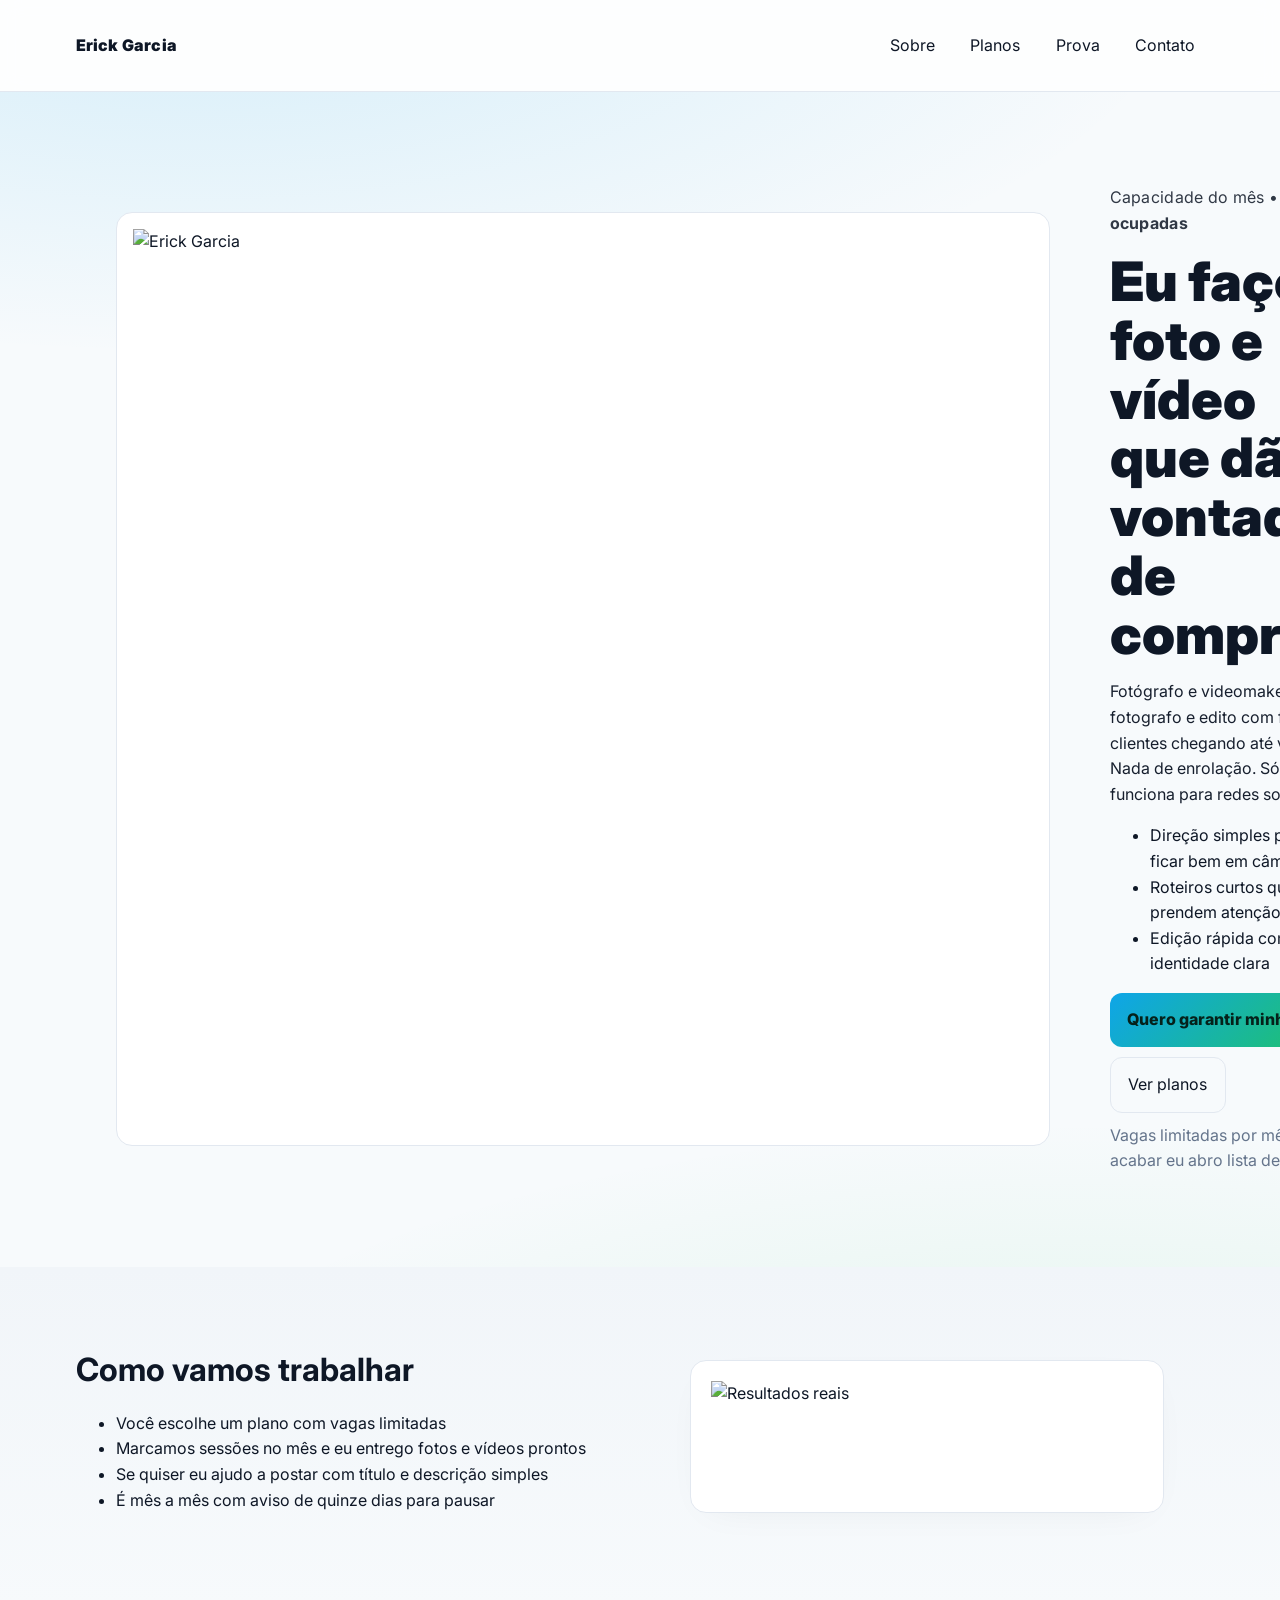
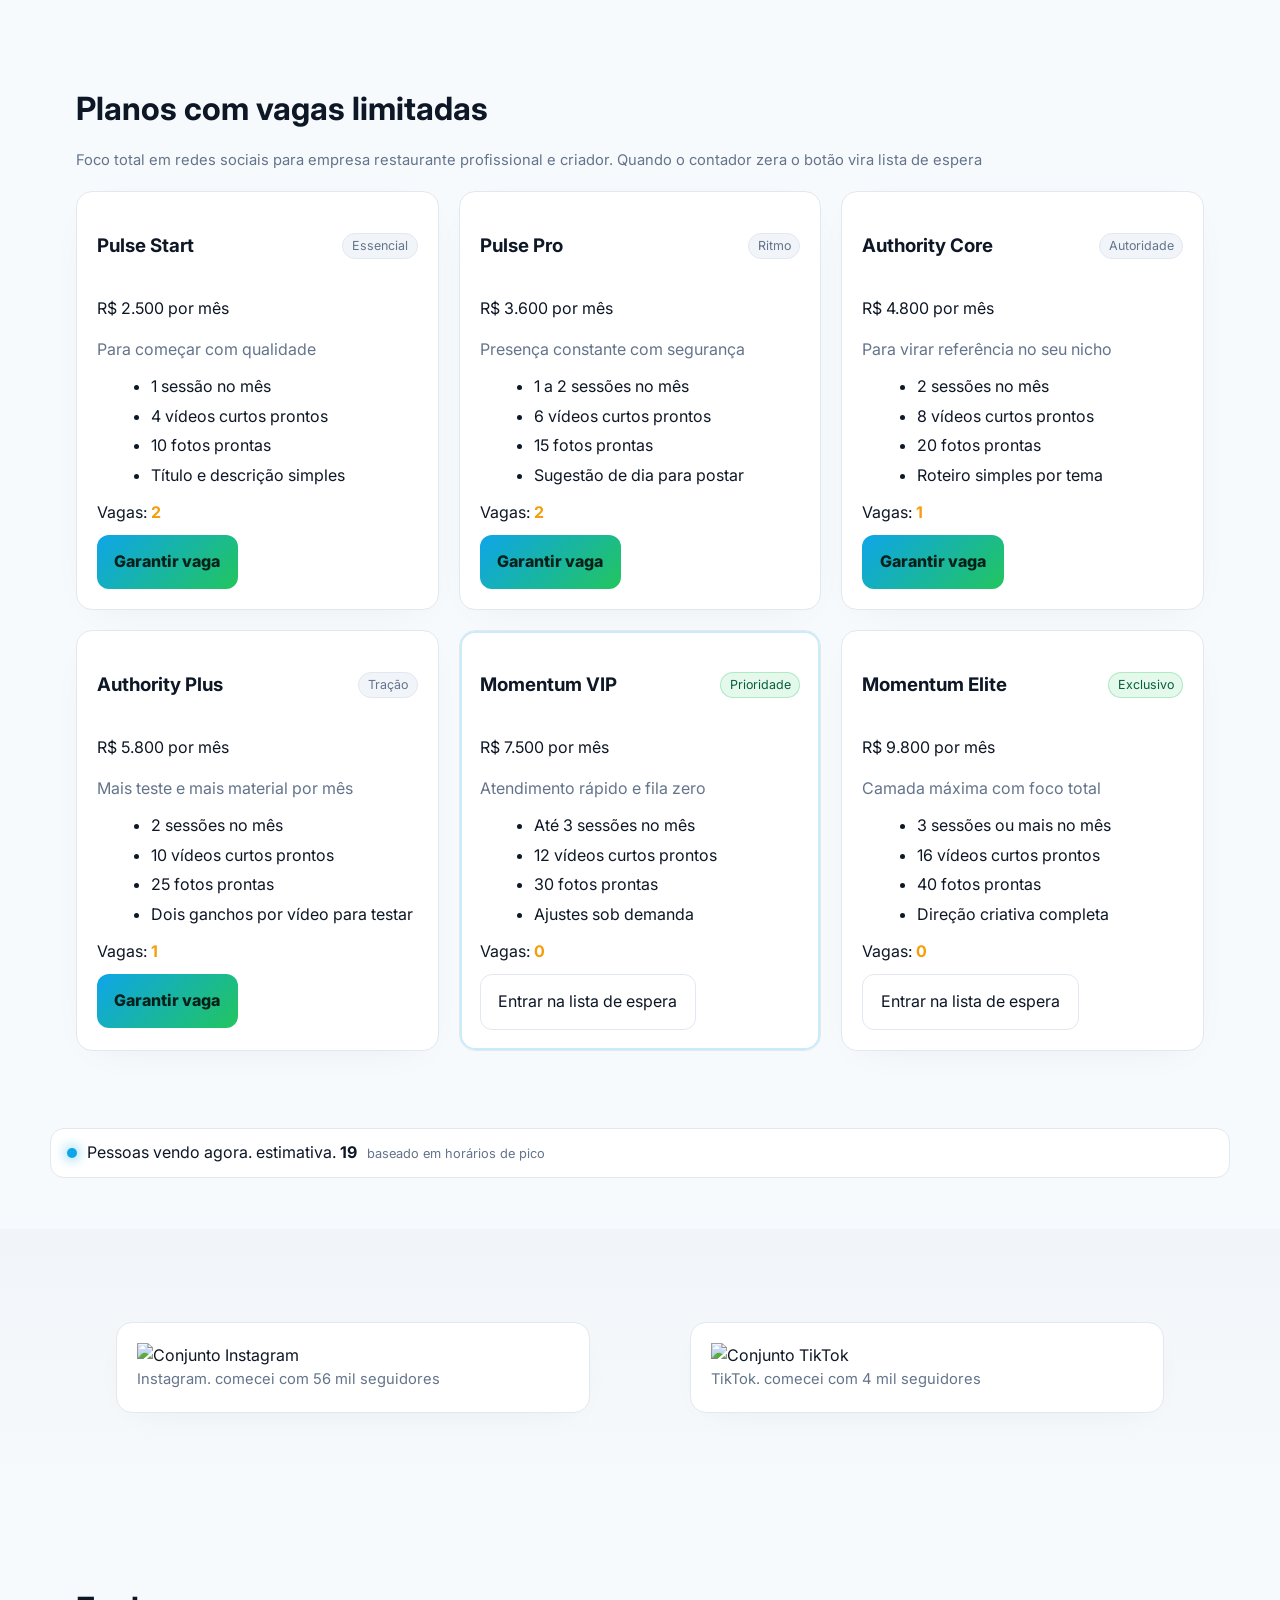
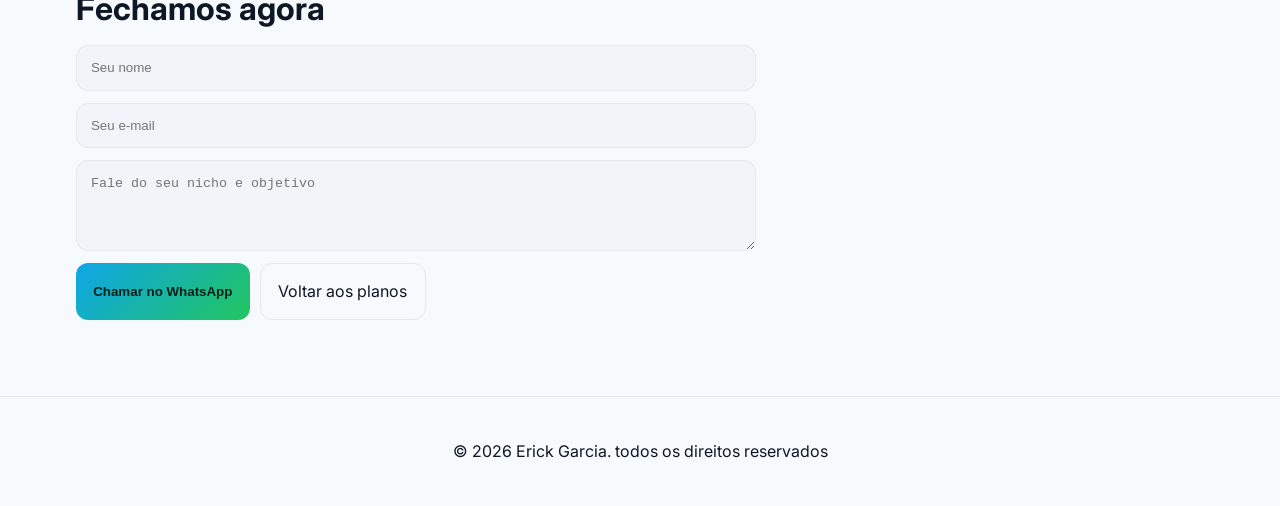
==== commit 4566812d: "Update index.html" ====
--- a/index.html
+++ b/index.html
@@ -3,28 +3,24 @@
 <head>
   <meta charset="utf-8">
   <meta name="viewport" content="width=device-width, initial-scale=1, viewport-fit=cover">
-  <title>Erick Garcia — Retenção com Vagas Limitadas</title>
-  <meta name="description" content="Conteúdo para redes sociais no modelo de retenção com vagas limitadas. Fotografia, Vídeos Curtos e Social Media focados em autoridade e resultados.">
-  <meta name="color-scheme" content="light dark">
-  <meta name="theme-color" media="(prefers-color-scheme: light)" content="#F7FAFC">
-  <meta name="theme-color" media="(prefers-color-scheme: dark)"  content="#0D1117">
-  <link rel="canonical" href="https://byerickgarcia.github.io/">
+  <title>Erick Garcia • Fotógrafo e Vídeomaker para Redes Sociais</title>
+  <meta name="description" content="Vagas limitadas por mês. Foto e vídeo para redes sociais com direção simples, roteiro curto e edição clara.">
+  <meta name="color-scheme" content="dark">
   <link rel="preconnect" href="https://fonts.gstatic.com" crossorigin>
   <link rel="preconnect" href="https://fonts.googleapis.com">
-  <!-- Tipografia confortável e neutra -->
   <link href="https://fonts.googleapis.com/css2?family=Inter:wght@400;600;800;900&display=swap" rel="stylesheet">
   <link rel="stylesheet" href="styles.css">
 </head>
-<body>
+<body data-theme="emerald">
   <a class="skip" href="#conteudo">Pular para o conteúdo</a>
 
   <!-- HEADER -->
   <header class="hdr" role="banner">
     <div class="wrap nav">
-      <a class="brand" href="#inicio" aria-label="Início">Erick Garcia</a>
+      <a class="brand" href="#sobre">Erick Garcia</a>
       <button id="menuToggle" class="menu-btn" aria-expanded="false" aria-controls="menu">Menu</button>
       <nav id="menu" class="menu" role="navigation">
-        <a href="#modelo">Modelo</a>
+        <a href="#sobre">Sobre</a>
         <a href="#planos">Planos</a>
         <a href="#prova">Prova</a>
         <a href="#contato">Contato</a>
@@ -33,155 +29,184 @@
   </header>
 
   <main id="conteudo">
-    <!-- HERO -->
-    <section id="inicio" class="sec hero" aria-label="Destaque">
+
+    <!-- SOBRE PRIMEIRO -->
+    <section id="sobre" class="sec hero">
       <div class="wrap hero-grid">
+        <figure class="hero-media" aria-label="Erick Garcia">
+          <img src="https://i.ibb.co/wZHZYy8J/Design-sem-nome.png" alt="Erick Garcia" width="900" height="900" loading="eager" decoding="async">
+        </figure>
+
         <div class="hero-copy">
-          <p class="eyebrow">Capacidade do mês • <strong id="cap-counter">—</strong></p>
-          <h1 class="display">Conteúdo de <span class="accent">autoridade</span> para <span class="accent">redes sociais</span></h1>
-          <p class="lead">Modelo de <strong>retenção com vagas limitadas</strong>. Empresas, restaurantes, profissionais e criadores garantem a vaga, produzem com consistência e crescem sem ruído.</p>
+          <p class="eyebrow">Capacidade do mês • <strong id="cap-counter">carregando</strong></p>
+          <h1 class="display">Eu faço foto e vídeo que dão vontade de comprar</h1>
+          <p class="lead">
+            Fotógrafo e videomaker. Gravo, fotografo e edito com foco em clientes chegando até você. Nada de enrolação. Só o que funciona para redes sociais.
+          </p>
+          <ul class="list">
+            <li>Direção simples para você ficar bem em câmera</li>
+            <li>Roteiros curtos que prendem atenção</li>
+            <li>Edição rápida com identidade clara</li>
+          </ul>
           <div class="actions">
-            <a class="btn primary" href="https://wa.me/5543988632851?text=Quero%20garantir%20minha%20vaga%20de%20reten%C3%A7%C3%A3o">Garantir minha vaga</a>
+            <a class="btn primary open-modal" href="#">Quero garantir minha vaga</a>
             <a class="btn ghost" href="#planos">Ver planos</a>
           </div>
-          <p class="note">⚠️ Quando as vagas acabam, abrimos <strong>lista de espera</strong>. Quem garante hoje, produz amanhã.</p>
-        </div>
-        <figure class="hero-media" aria-label="Erick Garcia">
-          <img src="https://i.ibb.co/wZHZYy8J/Design-sem-nome.png" alt="Erick Garcia" width="900" height="900" loading="eager" decoding="async">
-        </figure>
-      </div>
-    </section>
-
-    <!-- MODELO -->
+          <p class="note">Vagas limitadas por mês. Se acabar eu abro lista de espera</p>
+        </div>
+      </div>
+    </section>
+
+    <!-- COMO FUNCIONA -->
     <section id="modelo" class="sec soft" aria-label="Como funciona">
       <div class="wrap grid-2">
         <div>
-          <h2 class="h2">Como funciona a retenção</h2>
+          <h2 class="h2">Como vamos trabalhar</h2>
           <ul class="list">
-            <li><strong>Vagas limitadas por plano</strong> e <strong>capacidade global</strong> visível.</li>
-            <li><strong>Recorrência mensal</strong> com renovação automática e cancelamento simples (15 dias).</li>
-            <li>Se alguém sai, a vaga abre para a <strong>fila de espera</strong>.</li>
-            <li>Foco 100% em <strong>redes sociais</strong> (Instagram, TikTok, YouTube, Facebook).</li>
+            <li>Você escolhe um plano com vagas limitadas</li>
+            <li>Marcamos sessões no mês e eu entrego fotos e vídeos prontos</li>
+            <li>Se quiser eu ajudo a postar com título e descrição simples</li>
+            <li>É mês a mês com aviso de quinze dias para pausar</li>
           </ul>
         </div>
         <figure class="card">
-          <img src="https://i.ibb.co/6007kMs5/IMG-2875.jpg" alt="Métricas reais" loading="lazy">
+          <img src="https://i.ibb.co/6007kMs5/IMG-2875.jpg" alt="Resultados reais" loading="lazy">
         </figure>
       </div>
     </section>
 
     <!-- PLANOS -->
-    <section id="planos" class="sec" aria-label="Planos de retenção">
+    <section id="planos" class="sec">
       <div class="wrap">
-        <h2 class="h2">Escolha seu plano (vagas por plano)</h2>
-        <p class="muted small">Cada plano abaixo tem <strong>vagas limitadas</strong>. Quando zerar, o botão vira <strong>Lista de espera</strong>. Todos voltados exclusivamente a <strong>redes sociais</strong>.</p>
+        <h2 class="h2">Planos com vagas limitadas</h2>
+        <p class="muted small">Foco total em redes sociais para empresa restaurante profissional e criador. Quando o contador zera o botão vira lista de espera</p>
 
         <div class="plans-grid">
-          <!-- 1 -->
-          <article class="card plan" data-plan="Pulse Start" data-slots="2">
-            <header class="plan-hd">
-              <h3>Pulse Start</h3><span class="pill">Essencial</span>
-            </header>
-            <p class="micro">4 Reels + 10 fotos / mês. Um lote para manter a marca viva, sem ruído.</p>
-            <ul class="ticks"><li>1 sessão/mês</li><li>Identidade visual aplicada</li><li>Legenda & hashtags essenciais</li></ul>
-            <div class="slots">Vagas: <b class="slots-num">0</b></div>
-            <div class="act"><a class="btn primary cta" href="#">Garantir vaga</a></div>
-          </article>
-
-          <!-- 2 -->
-          <article class="card plan" data-plan="Pulse Pro" data-slots="2">
-            <header class="plan-hd">
-              <h3>Pulse Pro</h3><span class="pill">Ritmo</span>
-            </header>
-            <p class="micro">6 Reels + 15 fotos / mês. Frequência que vira rotina na mente do público.</p>
-            <ul class="ticks"><li>1–2 sessões/mês</li><li>Roteiro por série</li><li>Thumbs curtas (1–3 palavras)</li></ul>
-            <div class="slots">Vagas: <b class="slots-num">0</b></div>
-            <div class="act"><a class="btn primary cta" href="#">Garantir vaga</a></div>
-          </article>
-
-          <!-- 3 -->
-          <article class="card plan" data-plan="Authority Core" data-slots="1">
-            <header class="plan-hd">
-              <h3>Authority Core</h3><span class="pill">Autoridade</span>
-            </header>
-            <p class="micro">8 Reels + 20 fotos / mês. Conteúdo que educa e aproxima — posição de referência.</p>
-            <ul class="ticks"><li>2 sessões/mês</li><li>B-roll dedicado</li><li>Calendário de tópicos estratégicos</li></ul>
-            <div class="slots">Vagas: <b class="slots-num">0</b></div>
-            <div class="act"><a class="btn primary cta" href="#">Garantir vaga</a></div>
-          </article>
-
-          <!-- 4 -->
-          <article class="card plan" data-plan="Authority Plus" data-slots="1">
-            <header class="plan-hd">
-              <h3>Authority Plus</h3><span class="pill">Tração</span>
-            </header>
-            <p class="micro">10 Reels + 25 fotos / mês. Mais testes, mais aprendizados, mais tração.</p>
-            <ul class="ticks"><li>2 sessões/mês</li><li>Testes A/B de ganchos</li><li>Relatório com insights de retenção</li></ul>
-            <div class="slots">Vagas: <b class="slots-num">0</b></div>
-            <div class="act"><a class="btn primary cta" href="#">Garantir vaga</a></div>
-          </article>
-
-          <!-- 5 -->
-          <article class="card plan featured" data-plan="Momentum VIP" data-slots="0">
-            <header class="plan-hd">
-              <h3>Momentum VIP</h3><span class="pill hot">Prioridade</span>
-            </header>
-            <p class="micro">12 Reels + 30 fotos / mês. Até 3 sessões e fila zero: prioridade na agenda.</p>
-            <ul class="ticks"><li>Até 3 sessões/mês</li><li>Atendimento rápido</li><li>Ajustes finos sob demanda</li></ul>
-            <div class="slots">Vagas: <b class="slots-num">0</b></div>
-            <div class="act"><a class="btn primary cta" href="#">Garantir vaga</a></div>
-          </article>
-
-          <!-- 6 -->
-          <article class="card plan" data-plan="Momentum Elite" data-slots="0">
-            <header class="plan-hd">
-              <h3>Momentum Elite</h3><span class="pill hot">Exclusivo</span>
-            </header>
-            <p class="micro">16 Reels + 40 fotos / mês. Camada máxima, agenda premium, foco total.</p>
-            <ul class="ticks"><li>3+ sessões/mês</li><li>Direção criativa completa</li><li>Captação extra para picos</li></ul>
-            <div class="slots">Vagas: <b class="slots-num">0</b></div>
-            <div class="act"><a class="btn primary cta" href="#">Garantir vaga</a></div>
-          </article>
-        </div>
-      </div>
-    </section>
-
-    <!-- INDICADOR DE INTERESSE (estimativa honesta) -->
+
+          <article class="card plan" data-plan="Pulse Start" data-price="2500" data-slots="2">
+            <header class="plan-hd"><h3>Pulse Start</h3><span class="pill">Essencial</span></header>
+            <p class="price">R$ 2.500 por mês</p>
+            <p class="micro">Para começar com qualidade</p>
+            <ul class="ticks">
+              <li>1 sessão no mês</li>
+              <li>4 vídeos curtos prontos</li>
+              <li>10 fotos prontas</li>
+              <li>Título e descrição simples</li>
+            </ul>
+            <div class="slots">Vagas: <b class="slots-num">0</b></div>
+            <div class="act"><a class="btn primary cta" href="#">Garantir vaga</a></div>
+          </article>
+
+          <article class="card plan" data-plan="Pulse Pro" data-price="3600" data-slots="2">
+            <header class="plan-hd"><h3>Pulse Pro</h3><span class="pill">Ritmo</span></header>
+            <p class="price">R$ 3.600 por mês</p>
+            <p class="micro">Presença constante com segurança</p>
+            <ul class="ticks">
+              <li>1 a 2 sessões no mês</li>
+              <li>6 vídeos curtos prontos</li>
+              <li>15 fotos prontas</li>
+              <li>Sugestão de dia para postar</li>
+            </ul>
+            <div class="slots">Vagas: <b class="slots-num">0</b></div>
+            <div class="act"><a class="btn primary cta" href="#">Garantir vaga</a></div>
+          </article>
+
+          <article class="card plan" data-plan="Authority Core" data-price="4800" data-slots="1">
+            <header class="plan-hd"><h3>Authority Core</h3><span class="pill">Autoridade</span></header>
+            <p class="price">R$ 4.800 por mês</p>
+            <p class="micro">Para virar referência no seu nicho</p>
+            <ul class="ticks">
+              <li>2 sessões no mês</li>
+              <li>8 vídeos curtos prontos</li>
+              <li>20 fotos prontas</li>
+              <li>Roteiro simples por tema</li>
+            </ul>
+            <div class="slots">Vagas: <b class="slots-num">0</b></div>
+            <div class="act"><a class="btn primary cta" href="#">Garantir vaga</a></div>
+          </article>
+
+          <article class="card plan" data-plan="Authority Plus" data-price="5800" data-slots="1">
+            <header class="plan-hd"><h3>Authority Plus</h3><span class="pill">Tração</span></header>
+            <p class="price">R$ 5.800 por mês</p>
+            <p class="micro">Mais teste e mais material por mês</p>
+            <ul class="ticks">
+              <li>2 sessões no mês</li>
+              <li>10 vídeos curtos prontos</li>
+              <li>25 fotos prontas</li>
+              <li>Dois ganchos por vídeo para testar</li>
+            </ul>
+            <div class="slots">Vagas: <b class="slots-num">0</b></div>
+            <div class="act"><a class="btn primary cta" href="#">Garantir vaga</a></div>
+          </article>
+
+          <article class="card plan featured" data-plan="Momentum VIP" data-price="7500" data-slots="0">
+            <header class="plan-hd"><h3>Momentum VIP</h3><span class="pill hot">Prioridade</span></header>
+            <p class="price">R$ 7.500 por mês</p>
+            <p class="micro">Atendimento rápido e fila zero</p>
+            <ul class="ticks">
+              <li>Até 3 sessões no mês</li>
+              <li>12 vídeos curtos prontos</li>
+              <li>30 fotos prontas</li>
+              <li>Ajustes sob demanda</li>
+            </ul>
+            <div class="slots">Vagas: <b class="slots-num">0</b></div>
+            <div class="act"><a class="btn primary cta" href="#">Garantir vaga</a></div>
+          </article>
+
+          <article class="card plan" data-plan="Momentum Elite" data-price="9800" data-slots="0">
+            <header class="plan-hd"><h3>Momentum Elite</h3><span class="pill hot">Exclusivo</span></header>
+            <p class="price">R$ 9.800 por mês</p>
+            <p class="micro">Camada máxima com foco total</p>
+            <ul class="ticks">
+              <li>3 sessões ou mais no mês</li>
+              <li>16 vídeos curtos prontos</li>
+              <li>40 fotos prontas</li>
+              <li>Direção criativa completa</li>
+            </ul>
+            <div class="slots">Vagas: <b class="slots-num">0</b></div>
+            <div class="act"><a class="btn primary cta" href="#">Garantir vaga</a></div>
+          </article>
+
+        </div>
+      </div>
+    </section>
+
+    <!-- INDICADOR DE INTERESSE -->
     <section class="sec demand" aria-label="Interesse agora">
       <div class="wrap demand-wrap">
         <div class="demand-dot" aria-hidden="true"></div>
         <p class="demand-text">
-          Pessoas vendo agora (estimativa): <strong id="liveCount">—</strong>
-          <span class="hint">estimativa baseada em horários de pico*</span>
+          Pessoas vendo agora. estimativa. <strong id="liveCount">carregando</strong>
+          <span class="hint">baseado em horários de pico</span>
         </p>
       </div>
     </section>
 
     <!-- PROVA -->
-    <section id="prova" class="sec soft" aria-label="Prova social">
+    <section id="prova" class="sec soft">
       <div class="wrap grid-2">
         <figure class="card">
           <img src="https://i.ibb.co/tMxMs9HZ/IMG-2873.png" alt="Conjunto Instagram" loading="lazy">
-          <figcaption class="muted small">Instagram — comecei com 56 mil.</figcaption>
+          <figcaption class="muted small">Instagram. comecei com 56 mil seguidores</figcaption>
         </figure>
         <figure class="card">
           <img src="https://i.ibb.co/6007kMs5/IMG-2875.jpg" alt="Conjunto TikTok" loading="lazy">
-          <figcaption class="muted small">TikTok — comecei com 4 mil.</figcaption>
+          <figcaption class="muted small">TikTok. comecei com 4 mil seguidores</figcaption>
         </figure>
       </div>
     </section>
 
     <!-- CONTATO -->
-    <section id="contato" class="sec" aria-label="Contato">
+    <section id="contato" class="sec">
       <div class="wrap">
-        <h2 class="h2">Fechamos agora?</h2>
+        <h2 class="h2">Fechamos agora</h2>
         <form id="form" class="form">
           <input name="nome" placeholder="Seu nome" autocomplete="name" required>
           <input type="email" name="email" placeholder="Seu e-mail" autocomplete="email" required>
-          <textarea name="msg" rows="4" placeholder="Qual plano te chamou atenção? Algum prazo?"></textarea>
+          <textarea name="msg" rows="4" placeholder="Fale do seu nicho e objetivo"></textarea>
           <div class="actions">
             <button class="btn primary" type="submit">Chamar no WhatsApp</button>
-            <a class="btn ghost" href="#planos">Ver vagas</a>
+            <a class="btn ghost" href="#planos">Voltar aos planos</a>
           </div>
         </form>
       </div>
@@ -191,16 +216,16 @@
   <!-- FOOTER -->
   <footer class="ftr" role="contentinfo">
     <div class="wrap">
-      <p>© <span id="year"></span> Erick Garcia • Todos os direitos reservados.</p>
+      <p>© <span id="year"></span> Erick Garcia. todos os direitos reservados</p>
     </div>
   </footer>
 
-  <!-- MODAL: selecionar plano e enviar WhatsApp -->
+  <!-- MODAL PLANO → WHATSAPP -->
   <div id="leadModal" class="modal" aria-hidden="true" role="dialog" aria-labelledby="leadTitle" aria-modal="false">
     <div class="modal-inner" role="document">
       <button class="modal-close" id="leadClose" aria-label="Fechar">×</button>
       <h3 id="leadTitle">Quero garantir minha vaga</h3>
-      <p class="muted small">Preencha rapidinho e te levo pro WhatsApp com a mensagem pronta.</p>
+      <p class="muted small">Preencha e envio a mensagem pronta no WhatsApp</p>
 
       <form id="leadForm" class="lead-form">
         <label>
@@ -209,7 +234,7 @@
         </label>
 
         <label>
-          <span>Empresa / @perfil</span>
+          <span>Empresa ou perfil</span>
           <input id="leadEmpresa" name="empresa" autocomplete="organization" placeholder="Nome da empresa ou @perfil">
         </label>
 
@@ -227,26 +252,26 @@
         </label>
 
         <label>
-          <span>Mensagem (opcional)</span>
-          <textarea id="leadMsg" name="msg" rows="3" placeholder="Ex.: nicho, objetivo, prazo…"></textarea>
+          <span>Mensagem opcional</span>
+          <textarea id="leadMsg" name="msg" rows="3" placeholder="Exemplo. nicho. objetivo. prazo"></textarea>
         </label>
 
         <label class="check">
           <input id="leadConsent" type="checkbox" required>
-          <span>Aceito ser contatado pelo WhatsApp para esta proposta.</span>
+          <span>Aceito ser contatado pelo WhatsApp para esta proposta</span>
         </label>
 
         <div class="actions">
-          <button class="btn primary" type="submit">Ir pro WhatsApp</button>
+          <button class="btn primary" type="submit">Ir para o WhatsApp</button>
           <button class="btn ghost" type="button" id="leadCancel">Cancelar</button>
         </div>
       </form>
 
-      <p class="muted tiny">*Não vendemos nem compartilhamos seus dados. Usamos apenas para contato sobre sua solicitação.</p>
+      <p class="muted tiny">Não compartilhamos seus dados. Usamos apenas para contato sobre sua solicitação</p>
     </div>
   </div>
 
-  <!-- FAB (entra após o herói) -->
+  <!-- FAB -->
   <div class="sticky-fab" aria-label="Ações rápidas">
     <a class="btn primary" href="#planos">Ver vagas</a>
     <a class="btn ghost open-modal" href="#">Garantir vaga</a>
--- a/styles.css
+++ b/styles.css
@@ -0,0 +1,127 @@
+/* ===== BASE — PALETA NOVA (CLARA por padrão) ===== */
+*{box-sizing:border-box}
+:root{
+  /* Light */
+  --bg:#F7FAFC; --panel:#FFFFFF; --soft:#F1F5F9; --line:#E2E8F0;
+  --text:#0E1726; --muted:#64748B;
+  --accent:#0EA5E9; --accent-2:#22C55E; --warn:#F59E0B;
+  --radius:16px; --gap:clamp(.9rem,2.6vw,1.25rem); --max:1180px;
+  --fs-1:clamp(2rem,5.6vw,3.4rem); --fs-2:clamp(1.5rem,3.2vw,2rem);
+}
+@media (prefers-color-scheme: dark){
+  :root{
+    /* Dark */
+    --bg:#0D1117; --panel:#11161D; --soft:#0F141B; --line:#1F2A37;
+    --text:#E7EEF6; --muted:#A3B1C2;
+    --accent:#38BDF8; --accent-2:#34D399; --warn:#FBBF24;
+  }
+}
+html{color-scheme:light dark;scroll-behavior:smooth}
+body{
+  margin:0;background:var(--bg);color:var(--text);
+  font:16px/1.6 "Inter",system-ui,-apple-system,Segoe UI,Roboto,Arial,sans-serif;
+  padding-bottom:env(safe-area-inset-bottom);
+}
+img{display:block;max-width:100%;height:auto}
+a{color:inherit;text-decoration:none}
+.skip{position:absolute;left:-9999px;top:auto}
+.wrap{max-width:var(--max);margin:0 auto;padding:clamp(1rem,3vw,1.6rem)}
+.sec{padding-block:clamp(1.8rem,4.8vw,3.2rem)}
+.soft{background:linear-gradient(180deg,var(--soft),transparent)}
+.h2{font-size:var(--fs-2);margin:0 0 .7rem}
+.small{font-size:.92rem}
+.tiny{font-size:.78rem}
+.muted{color:var(--muted)}
+.card{background:var(--panel);border:1px solid var(--line);border-radius:var(--radius);padding:clamp(1rem,2.2vw,1.25rem);box-shadow:0 10px 40px -20px rgba(2,6,23,.08)}
+
+/* ===== HEADER ===== */
+.hdr{position:sticky;top:0;z-index:50;background:rgba(255,255,255,.72);backdrop-filter:blur(10px);border-bottom:1px solid var(--line)}
+@media (prefers-color-scheme: dark){ .hdr{background:rgba(17,22,29,.65)} }
+.nav{display:flex;align-items:center;justify-content:space-between;gap:1rem}
+.brand{font-weight:900;letter-spacing:.2px}
+.menu-btn{display:none;background:transparent;border:1px solid var(--line);color:var(--text);padding:.55rem .8rem;border-radius:10px}
+.menu{display:flex;gap:1rem}
+.menu a{padding:.45rem .6rem;border-radius:10px}
+.menu a:hover{background:var(--soft)}
+
+/* ===== HERO ===== */
+.hero{background:
+  radial-gradient(1000px 380px at 15% -10%, rgba(14,165,233,.15), transparent),
+  radial-gradient(1000px 380px at 85% 120%, rgba(34,197,94,.12), transparent);}
+.hero-grid{display:grid;grid-template-columns:1.05fr .95fr;gap:var(--gap);align-items:center}
+.eyebrow{opacity:.85;letter-spacing:.3px}
+.display{font-size:var(--fs-1);line-height:1.08;margin:.2rem 0 .6rem;font-weight:900}
+.accent{background:linear-gradient(135deg,var(--accent),var(--accent-2));-webkit-background-clip:text;background-clip:text;color:transparent}
+.lead{opacity:.96}
+.note{margin-top:.6rem;color:var(--muted)}
+.hero-media{border:1px solid var(--line);border-radius:var(--radius);padding:1rem;background:var(--panel)}
+
+/* ===== GRIDS ===== */
+.grid-2{display:grid;grid-template-columns:1fr 1fr;gap:var(--gap)}
+.plans-grid{display:grid;grid-template-columns:repeat(auto-fit,minmax(280px,1fr));gap:var(--gap);margin-top:1.2rem}
+
+/* ===== BUTTONS ===== */
+.actions{display:flex;gap:.6rem;flex-wrap:wrap}
+.btn{display:inline-flex;align-items:center;gap:.4rem;border:1px solid var(--line);background:var(--panel);padding:.9rem 1.1rem;border-radius:12px;white-space:nowrap;cursor:pointer;transition:transform .08s ease, box-shadow .18s ease}
+.btn:hover{transform:translateY(-1px);box-shadow:0 6px 22px -10px rgba(2,6,23,.18)}
+.btn:active{transform:translateY(0)}
+.btn.primary{background:linear-gradient(135deg,var(--accent),var(--accent-2));border:none;color:#05211a;font-weight:800}
+.btn.ghost{background:transparent;border:1px solid var(--line)}
+
+/* ===== PLANS ===== */
+.plan-hd{display:flex;align-items:center;justify-content:space-between;gap:.6rem;margin-bottom:.2rem}
+.pill{background:var(--soft);border:1px solid var(--line);color:var(--muted);padding:.12rem .55rem;border-radius:999px;font-size:.78rem}
+.pill.hot{background:rgba(34,197,94,.12);border-color:rgba(34,197,94,.28);color:#06603a}
+.micro{margin:.25rem 0 .7rem;color:var(--muted)}
+.ticks{margin:.6rem 0 0 .9rem}
+.ticks li{margin:.25rem 0}
+.slots{margin:.7rem 0 .5rem}
+.slots b{color:var(--warn)}
+.plan.featured{box-shadow:0 0 0 2px rgba(14,165,233,.22) inset}
+.act{margin-top:.6rem}
+
+/* ===== DEMAND (indicador) ===== */
+.demand{padding-top:0}
+.demand-wrap{display:flex;align-items:center;gap:.6rem;background:var(--panel);border:1px solid var(--line);border-radius:14px;padding:.7rem 1rem}
+.demand-dot{width:10px;height:10px;border-radius:999px;background:var(--accent);box-shadow:0 0 12px 2px rgba(14,165,233,.45);animation:pulse 1.8s infinite ease-in-out}
+@keyframes pulse{0%,100%{transform:scale(1)}50%{transform:scale(1.25)}}
+.demand-text{margin:0}
+.hint{margin-left:.4rem;color:var(--muted);font-size:.8rem}
+
+/* ===== MODAL ===== */
+.modal{position:fixed;inset:0;display:none;align-items:center;justify-content:center;background:rgba(2,6,23,.4);backdrop-filter:blur(4px);z-index:1000;padding:1rem}
+.modal.show{display:flex}
+.modal-inner{width:min(660px,92vw);background:var(--panel);border:1px solid var(--line);border-radius:16px;padding:clamp(1rem,3vw,1.4rem);box-shadow:0 30px 120px -40px rgba(2,6,23,.25)}
+.modal-close{position:absolute;right:calc(4% + .4rem);top:calc(4% + .4rem);background:transparent;border:1px solid var(--line);border-radius:10px;color:var(--text);font-size:20px;line-height:1;padding:.35rem .6rem;cursor:pointer}
+.lead-form{display:grid;gap:.75rem;margin-top:.6rem}
+.lead-form label span{display:block;margin-bottom:.25rem;color:var(--muted);font-size:.92rem}
+.lead-form input,.lead-form textarea,.lead-form select{width:100%;background:#F1F5F9;border:1px solid var(--line);border-radius:12px;color:var(--text);padding:.9rem}
+@media (prefers-color-scheme: dark){ .lead-form input,.lead-form textarea,.lead-form select{background:#0F1724;border-color:#253649} }
+.lead-form input:focus,.lead-form textarea:focus,.lead-form select:focus{outline:2px solid var(--accent)}
+.check{display:flex;align-items:flex-start;gap:.55rem}
+.check input{margin-top:.35rem}
+
+/* ===== FORM & FOOTER ===== */
+.form{display:grid;gap:.75rem;max-width:680px}
+.form input,.form textarea{background:#F1F5F9;border:1px solid var(--line);border-radius:12px;color:var(--text);padding:.9rem}
+@media (prefers-color-scheme: dark){ .form input,.form textarea{background:#0F1724;border-color:#253649} }
+.form input:focus,.form textarea:focus{outline:2px solid var(--accent)}
+.ftr{border-top:1px solid var(--line);text-align:center}
+
+/* ===== STICKY FAB ===== */
+.sticky-fab{
+  display:none; position:fixed; left:50%; transform:translateX(-50%) translateZ(0);
+  bottom:max(12px, env(safe-area-inset-bottom) + 6px);
+  background:var(--panel); border:1px solid var(--line); border-radius:14px; padding:.55rem .6rem;
+  gap:.6rem; z-index:900; box-shadow:0 10px 28px -14px rgba(2,6,23,.25);
+}
+
+/* ===== RESPONSIVO ===== */
+@media (max-width: 1024px){ .hero-grid{grid-template-columns:1fr} }
+@media (max-width: 960px){
+  .grid-2{grid-template-columns:1fr}
+  .menu{display:none;position:absolute;right:1rem;top:calc(100% + .5rem);flex-direction:column;background:var(--panel);border:1px solid var(--line);border-radius:12px;padding:.8rem;min-width:240px}
+  .menu.show{display:flex}
+  .menu-btn{display:inline-flex}
+  body{padding-bottom:calc(90px + env(safe-area-inset-bottom))}
+}
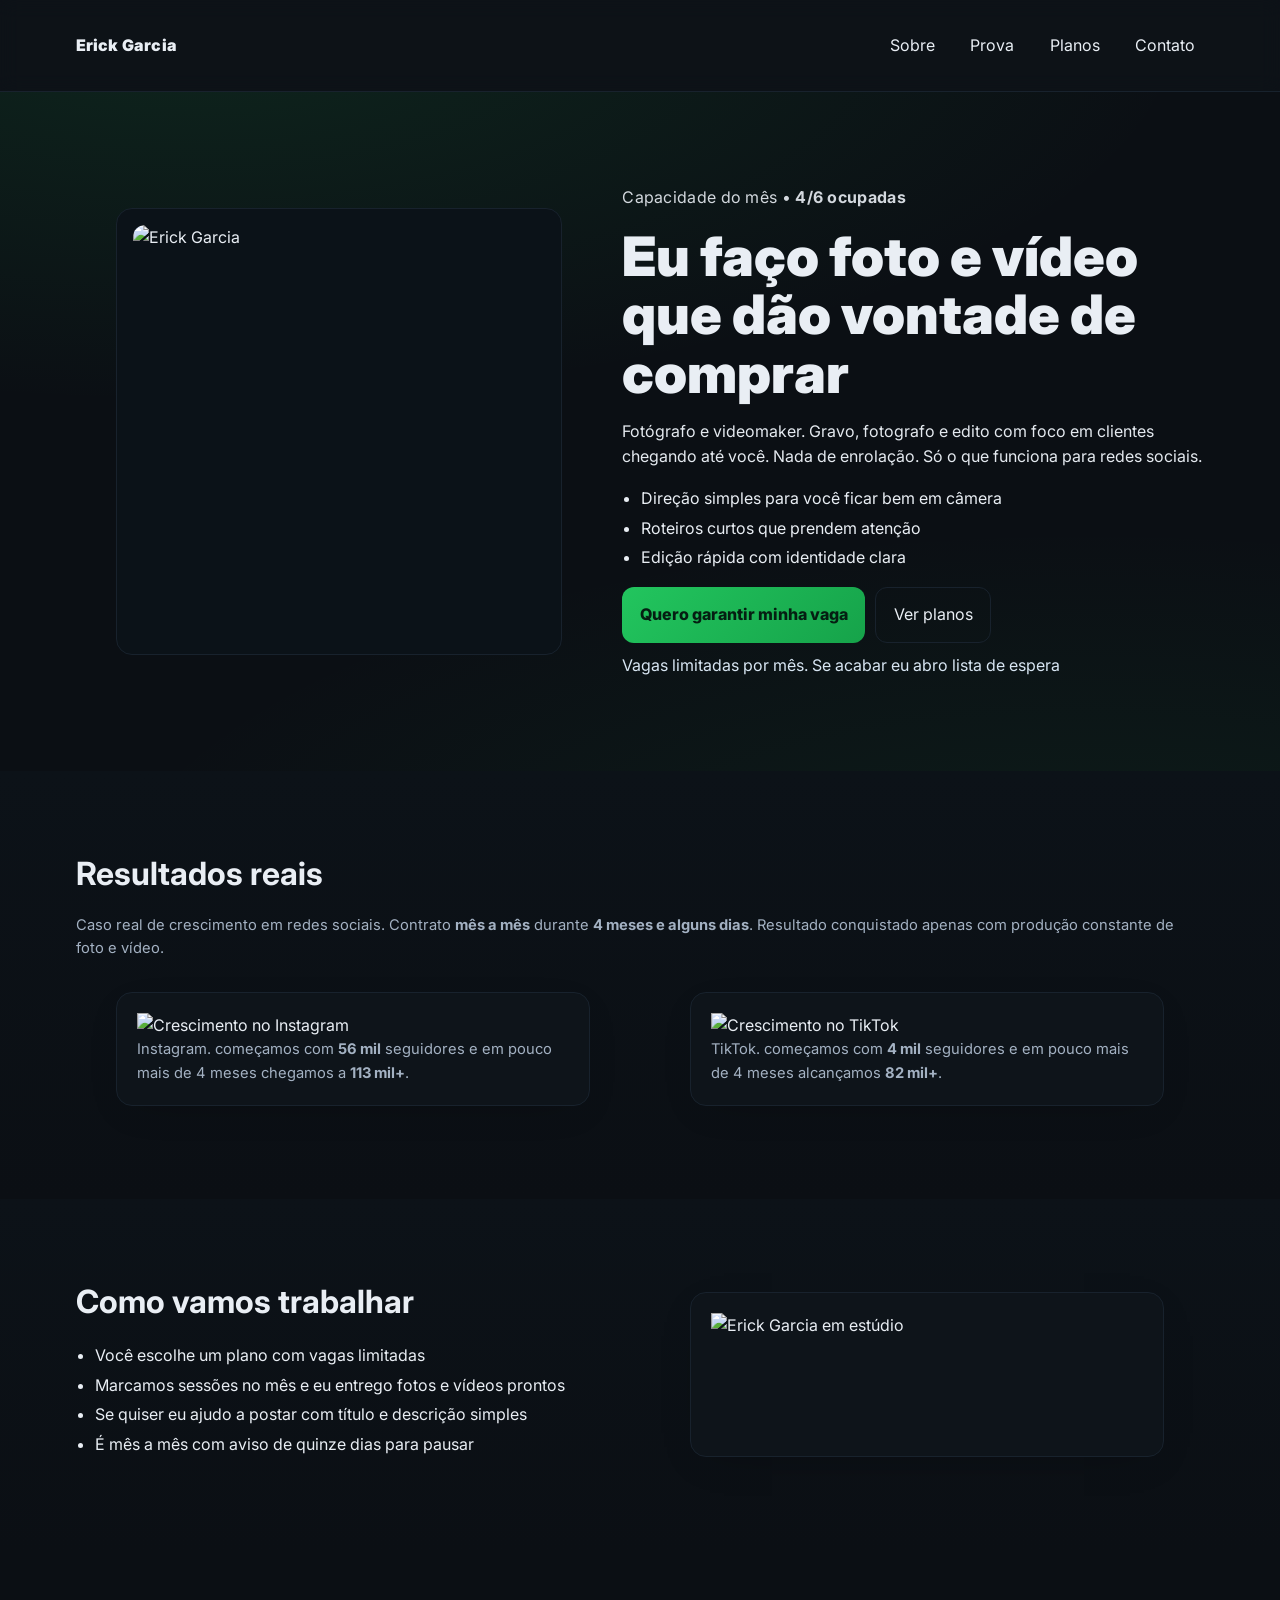
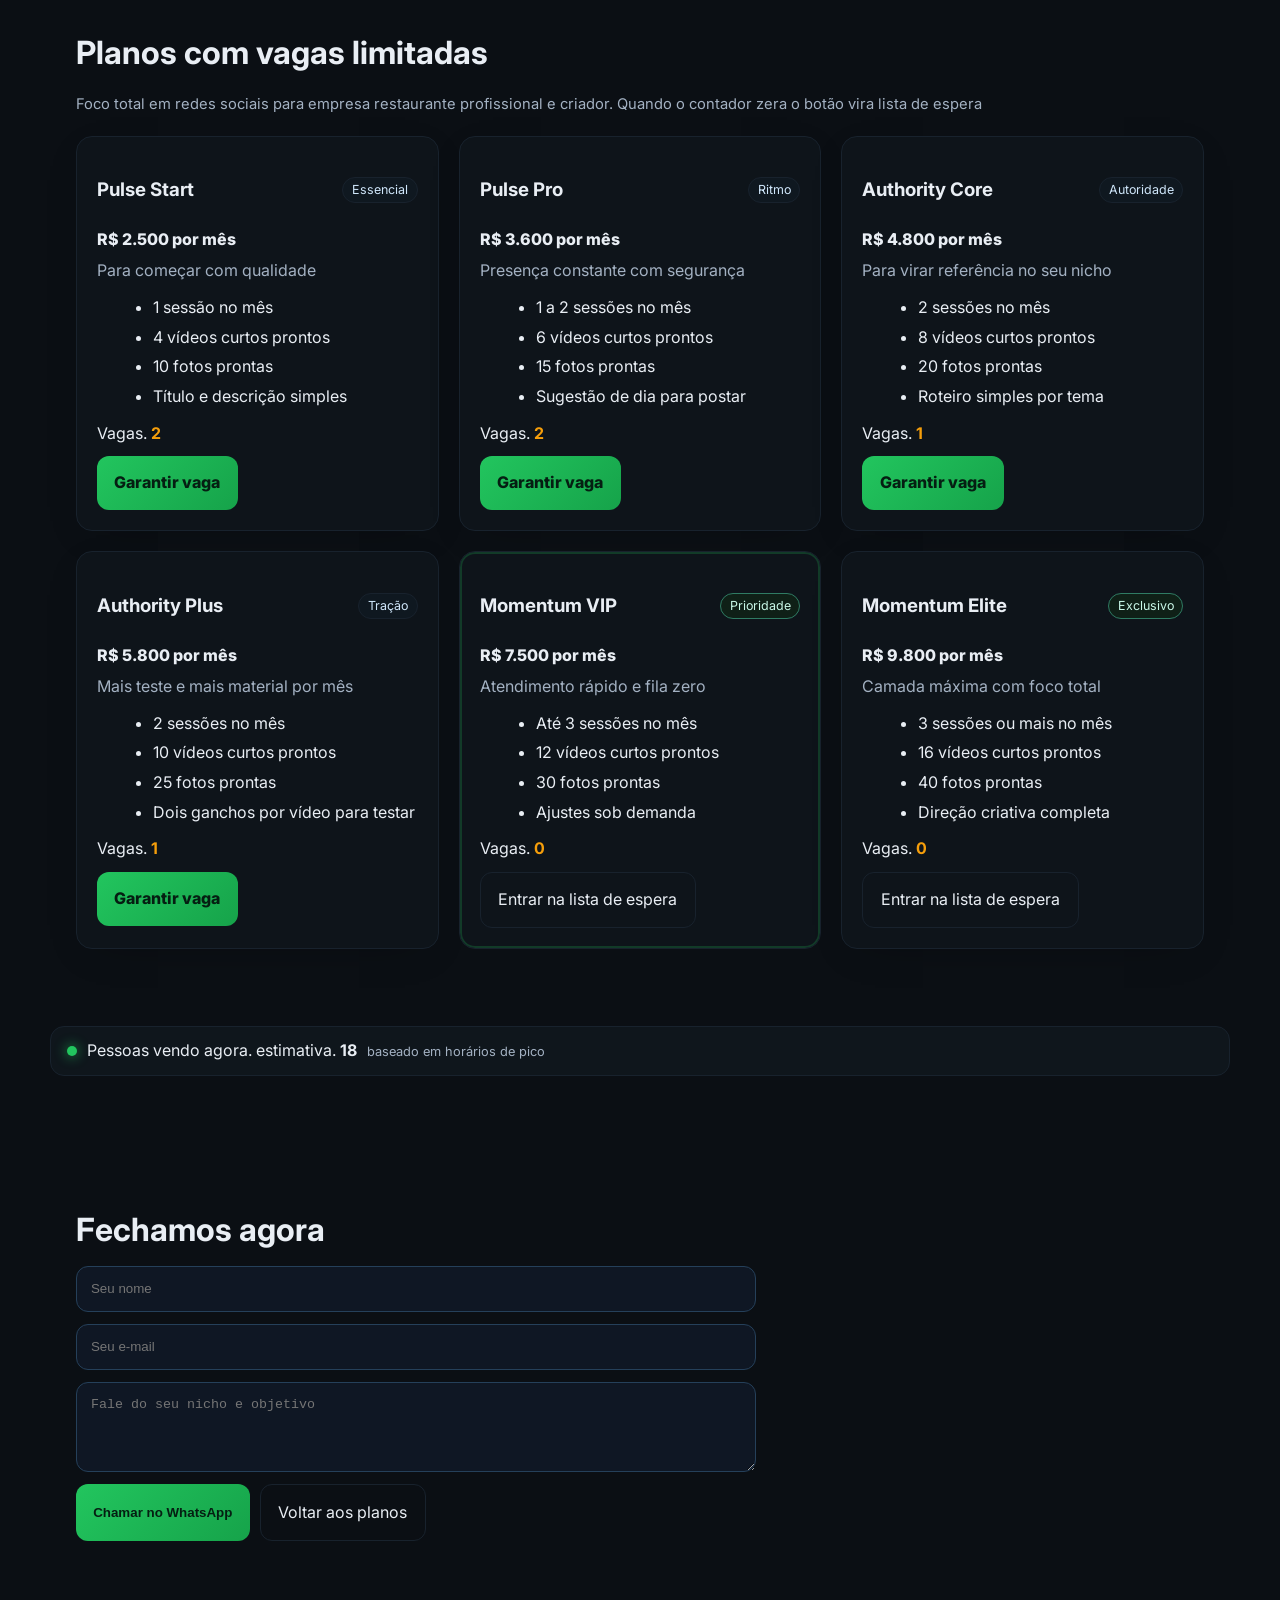
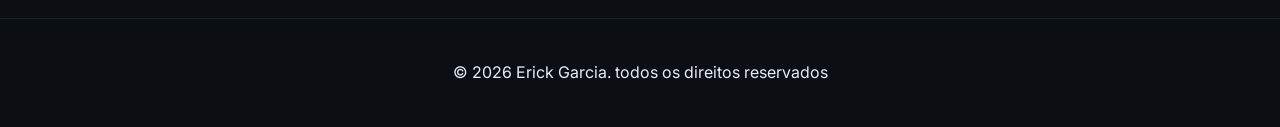
==== commit 6976ecf2: "Update index.html" ====
--- a/index.html
+++ b/index.html
@@ -20,9 +20,10 @@
       <a class="brand" href="#sobre">Erick Garcia</a>
       <button id="menuToggle" class="menu-btn" aria-expanded="false" aria-controls="menu">Menu</button>
       <nav id="menu" class="menu" role="navigation">
+        <!-- ordem do menu segue a ordem da página -->
         <a href="#sobre">Sobre</a>
+        <a href="#prova">Prova</a>
         <a href="#planos">Planos</a>
-        <a href="#prova">Prova</a>
         <a href="#contato">Contato</a>
       </nav>
     </div>
@@ -30,7 +31,7 @@
 
   <main id="conteudo">
 
-    <!-- SOBRE PRIMEIRO -->
+    <!-- 1) SOBRE PRIMEIRO -->
     <section id="sobre" class="sec hero">
       <div class="wrap hero-grid">
         <figure class="hero-media" aria-label="Erick Garcia">
@@ -57,7 +58,34 @@
       </div>
     </section>
 
-    <!-- COMO FUNCIONA -->
+    <!-- 2) PROVA LOGO APÓS O SOBRE -->
+<section id="prova" class="sec soft" aria-label="Resultados reais">
+  <div class="wrap">
+    <h2 class="h2">Resultados reais</h2>
+    <p class="muted small">
+      Caso real de crescimento em redes sociais. Contrato <strong>mês a mês</strong> durante 
+      <strong>4 meses e alguns dias</strong>. Resultado conquistado apenas com produção constante de foto e vídeo.
+    </p>
+
+    <div class="grid-2">
+      <figure class="card">
+        <img src="https://i.ibb.co/tMxMs9HZ/IMG-2873.png" alt="Crescimento no Instagram" loading="lazy">
+        <figcaption class="muted small">
+          Instagram. começamos com <strong>56 mil</strong> seguidores e em pouco mais de 4 meses chegamos a <strong>113 mil+</strong>.
+        </figcaption>
+      </figure>
+
+      <figure class="card">
+        <img src="https://i.ibb.co/6007kMs5/IMG-2875.jpg" alt="Crescimento no TikTok" loading="lazy">
+        <figcaption class="muted small">
+          TikTok. começamos com <strong>4 mil</strong> seguidores e em pouco mais de 4 meses alcançamos <strong>82 mil+</strong>.
+        </figcaption>
+      </figure>
+    </div>
+  </div>
+</section>
+
+    <!-- 3) COMO FUNCIONA -->
     <section id="modelo" class="sec soft" aria-label="Como funciona">
       <div class="wrap grid-2">
         <div>
@@ -70,30 +98,27 @@
           </ul>
         </div>
         <figure class="card">
-          <img src="https://i.ibb.co/6007kMs5/IMG-2875.jpg" alt="Resultados reais" loading="lazy">
+          <img src="https://i.ibb.co/wZHZYy8J/Design-sem-nome.png" alt="Erick Garcia em estúdio" loading="lazy">
         </figure>
       </div>
     </section>
 
-    <!-- PLANOS -->
+    <!-- 4) PLANOS (sem prints abaixo para evitar repetição) -->
     <section id="planos" class="sec">
       <div class="wrap">
         <h2 class="h2">Planos com vagas limitadas</h2>
         <p class="muted small">Foco total em redes sociais para empresa restaurante profissional e criador. Quando o contador zera o botão vira lista de espera</p>
 
         <div class="plans-grid">
-
+          <!-- 6 planos (iguais aos que você já aplicou) -->
           <article class="card plan" data-plan="Pulse Start" data-price="2500" data-slots="2">
             <header class="plan-hd"><h3>Pulse Start</h3><span class="pill">Essencial</span></header>
             <p class="price">R$ 2.500 por mês</p>
             <p class="micro">Para começar com qualidade</p>
             <ul class="ticks">
-              <li>1 sessão no mês</li>
-              <li>4 vídeos curtos prontos</li>
-              <li>10 fotos prontas</li>
-              <li>Título e descrição simples</li>
-            </ul>
-            <div class="slots">Vagas: <b class="slots-num">0</b></div>
+              <li>1 sessão no mês</li><li>4 vídeos curtos prontos</li><li>10 fotos prontas</li><li>Título e descrição simples</li>
+            </ul>
+            <div class="slots">Vagas. <b class="slots-num">0</b></div>
             <div class="act"><a class="btn primary cta" href="#">Garantir vaga</a></div>
           </article>
 
@@ -102,12 +127,9 @@
             <p class="price">R$ 3.600 por mês</p>
             <p class="micro">Presença constante com segurança</p>
             <ul class="ticks">
-              <li>1 a 2 sessões no mês</li>
-              <li>6 vídeos curtos prontos</li>
-              <li>15 fotos prontas</li>
-              <li>Sugestão de dia para postar</li>
-            </ul>
-            <div class="slots">Vagas: <b class="slots-num">0</b></div>
+              <li>1 a 2 sessões no mês</li><li>6 vídeos curtos prontos</li><li>15 fotos prontas</li><li>Sugestão de dia para postar</li>
+            </ul>
+            <div class="slots">Vagas. <b class="slots-num">0</b></div>
             <div class="act"><a class="btn primary cta" href="#">Garantir vaga</a></div>
           </article>
 
@@ -116,12 +138,9 @@
             <p class="price">R$ 4.800 por mês</p>
             <p class="micro">Para virar referência no seu nicho</p>
             <ul class="ticks">
-              <li>2 sessões no mês</li>
-              <li>8 vídeos curtos prontos</li>
-              <li>20 fotos prontas</li>
-              <li>Roteiro simples por tema</li>
-            </ul>
-            <div class="slots">Vagas: <b class="slots-num">0</b></div>
+              <li>2 sessões no mês</li><li>8 vídeos curtos prontos</li><li>20 fotos prontas</li><li>Roteiro simples por tema</li>
+            </ul>
+            <div class="slots">Vagas. <b class="slots-num">0</b></div>
             <div class="act"><a class="btn primary cta" href="#">Garantir vaga</a></div>
           </article>
 
@@ -130,12 +149,9 @@
             <p class="price">R$ 5.800 por mês</p>
             <p class="micro">Mais teste e mais material por mês</p>
             <ul class="ticks">
-              <li>2 sessões no mês</li>
-              <li>10 vídeos curtos prontos</li>
-              <li>25 fotos prontas</li>
-              <li>Dois ganchos por vídeo para testar</li>
-            </ul>
-            <div class="slots">Vagas: <b class="slots-num">0</b></div>
+              <li>2 sessões no mês</li><li>10 vídeos curtos prontos</li><li>25 fotos prontas</li><li>Dois ganchos por vídeo para testar</li>
+            </ul>
+            <div class="slots">Vagas. <b class="slots-num">0</b></div>
             <div class="act"><a class="btn primary cta" href="#">Garantir vaga</a></div>
           </article>
 
@@ -144,12 +160,9 @@
             <p class="price">R$ 7.500 por mês</p>
             <p class="micro">Atendimento rápido e fila zero</p>
             <ul class="ticks">
-              <li>Até 3 sessões no mês</li>
-              <li>12 vídeos curtos prontos</li>
-              <li>30 fotos prontas</li>
-              <li>Ajustes sob demanda</li>
-            </ul>
-            <div class="slots">Vagas: <b class="slots-num">0</b></div>
+              <li>Até 3 sessões no mês</li><li>12 vídeos curtos prontos</li><li>30 fotos prontas</li><li>Ajustes sob demanda</li>
+            </ul>
+            <div class="slots">Vagas. <b class="slots-num">0</b></div>
             <div class="act"><a class="btn primary cta" href="#">Garantir vaga</a></div>
           </article>
 
@@ -158,20 +171,16 @@
             <p class="price">R$ 9.800 por mês</p>
             <p class="micro">Camada máxima com foco total</p>
             <ul class="ticks">
-              <li>3 sessões ou mais no mês</li>
-              <li>16 vídeos curtos prontos</li>
-              <li>40 fotos prontas</li>
-              <li>Direção criativa completa</li>
-            </ul>
-            <div class="slots">Vagas: <b class="slots-num">0</b></div>
-            <div class="act"><a class="btn primary cta" href="#">Garantir vaga</a></div>
-          </article>
-
+              <li>3 sessões ou mais no mês</li><li>16 vídeos curtos prontos</li><li>40 fotos prontas</li><li>Direção criativa completa</li>
+            </ul>
+            <div class="slots">Vagas. <b class="slots-num">0</b></div>
+            <div class="act"><a class="btn primary cta" href="#">Garantir vaga</a></div>
+          </article>
         </div>
       </div>
     </section>
 
-    <!-- INDICADOR DE INTERESSE -->
+    <!-- 5) INDICADOR DE INTERESSE -->
     <section class="sec demand" aria-label="Interesse agora">
       <div class="wrap demand-wrap">
         <div class="demand-dot" aria-hidden="true"></div>
@@ -182,21 +191,7 @@
       </div>
     </section>
 
-    <!-- PROVA -->
-    <section id="prova" class="sec soft">
-      <div class="wrap grid-2">
-        <figure class="card">
-          <img src="https://i.ibb.co/tMxMs9HZ/IMG-2873.png" alt="Conjunto Instagram" loading="lazy">
-          <figcaption class="muted small">Instagram. comecei com 56 mil seguidores</figcaption>
-        </figure>
-        <figure class="card">
-          <img src="https://i.ibb.co/6007kMs5/IMG-2875.jpg" alt="Conjunto TikTok" loading="lazy">
-          <figcaption class="muted small">TikTok. comecei com 4 mil seguidores</figcaption>
-        </figure>
-      </div>
-    </section>
-
-    <!-- CONTATO -->
+    <!-- 6) CONTATO -->
     <section id="contato" class="sec">
       <div class="wrap">
         <h2 class="h2">Fechamos agora</h2>
@@ -228,43 +223,20 @@
       <p class="muted small">Preencha e envio a mensagem pronta no WhatsApp</p>
 
       <form id="leadForm" class="lead-form">
-        <label>
-          <span>Seu nome</span>
-          <input id="leadNome" name="nome" required autocomplete="name" placeholder="Seu nome">
-        </label>
-
-        <label>
-          <span>Empresa ou perfil</span>
-          <input id="leadEmpresa" name="empresa" autocomplete="organization" placeholder="Nome da empresa ou @perfil">
-        </label>
-
+        <label><span>Seu nome</span><input id="leadNome" name="nome" required autocomplete="name" placeholder="Seu nome"></label>
+        <label><span>Empresa ou perfil</span><input id="leadEmpresa" name="empresa" autocomplete="organization" placeholder="Nome da empresa ou @perfil"></label>
         <label>
           <span>Plano escolhido</span>
           <select id="leadPlano" name="plano" required>
             <option value="" disabled selected>Selecione</option>
-            <option>Pulse Start</option>
-            <option>Pulse Pro</option>
-            <option>Authority Core</option>
-            <option>Authority Plus</option>
-            <option>Momentum VIP</option>
-            <option>Momentum Elite</option>
+            <option>Pulse Start</option><option>Pulse Pro</option>
+            <option>Authority Core</option><option>Authority Plus</option>
+            <option>Momentum VIP</option><option>Momentum Elite</option>
           </select>
         </label>
-
-        <label>
-          <span>Mensagem opcional</span>
-          <textarea id="leadMsg" name="msg" rows="3" placeholder="Exemplo. nicho. objetivo. prazo"></textarea>
-        </label>
-
-        <label class="check">
-          <input id="leadConsent" type="checkbox" required>
-          <span>Aceito ser contatado pelo WhatsApp para esta proposta</span>
-        </label>
-
-        <div class="actions">
-          <button class="btn primary" type="submit">Ir para o WhatsApp</button>
-          <button class="btn ghost" type="button" id="leadCancel">Cancelar</button>
-        </div>
+        <label><span>Mensagem opcional</span><textarea id="leadMsg" name="msg" rows="3" placeholder="Exemplo. nicho. objetivo. prazo"></textarea></label>
+        <label class="check"><input id="leadConsent" type="checkbox" required><span>Aceito ser contatado pelo WhatsApp para esta proposta</span></label>
+        <div class="actions"><button class="btn primary" type="submit">Ir para o WhatsApp</button><button class="btn ghost" type="button" id="leadCancel">Cancelar</button></div>
       </form>
 
       <p class="muted tiny">Não compartilhamos seus dados. Usamos apenas para contato sobre sua solicitação</p>
--- a/styles.css
+++ b/styles.css
@@ -1,22 +1,17 @@
-/* ===== BASE — PALETA NOVA (CLARA por padrão) ===== */
+/* BASE */
 *{box-sizing:border-box}
 :root{
-  /* Light */
-  --bg:#F7FAFC; --panel:#FFFFFF; --soft:#F1F5F9; --line:#E2E8F0;
-  --text:#0E1726; --muted:#64748B;
-  --accent:#0EA5E9; --accent-2:#22C55E; --warn:#F59E0B;
+  /* Emerald Noir */
+  --bg:#0B0F14; --panel:#0E141A; --soft:#0C1218; --line:#18222D;
+  --text:#E9EEF4; --muted:#A3B1C2;
+  --accent:#22C55E; --accent-2:#16A34A; --warn:#F59E0B;
   --radius:16px; --gap:clamp(.9rem,2.6vw,1.25rem); --max:1180px;
   --fs-1:clamp(2rem,5.6vw,3.4rem); --fs-2:clamp(1.5rem,3.2vw,2rem);
 }
-@media (prefers-color-scheme: dark){
-  :root{
-    /* Dark */
-    --bg:#0D1117; --panel:#11161D; --soft:#0F141B; --line:#1F2A37;
-    --text:#E7EEF6; --muted:#A3B1C2;
-    --accent:#38BDF8; --accent-2:#34D399; --warn:#FBBF24;
-  }
-}
-html{color-scheme:light dark;scroll-behavior:smooth}
+:root[data-theme="royal"]{--bg:#0B1020;--panel:#0F1526;--soft:#0E1422;--line:#1B2942;--text:#E7ECF8;--muted:#A9B6CC;--accent:#60A5FA;--accent-2:#3B82F6;--warn:#FBBF24}
+:root[data-theme="graphite"]{--bg:#0E1113;--panel:#111517;--soft:#0F1316;--line:#1D252A;--text:#ECEFF1;--muted:#A9B2B9;--accent:#7DD3FC;--accent-2:#38BDF8;--warn:#F59E0B}
+
+html{color-scheme:dark;scroll-behavior:smooth}
 body{
   margin:0;background:var(--bg);color:var(--text);
   font:16px/1.6 "Inter",system-ui,-apple-system,Segoe UI,Roboto,Arial,sans-serif;
@@ -32,95 +27,95 @@
 .small{font-size:.92rem}
 .tiny{font-size:.78rem}
 .muted{color:var(--muted)}
-.card{background:var(--panel);border:1px solid var(--line);border-radius:var(--radius);padding:clamp(1rem,2.2vw,1.25rem);box-shadow:0 10px 40px -20px rgba(2,6,23,.08)}
+.card{background:var(--panel);border:1px solid var(--line);border-radius:var(--radius);padding:clamp(1rem,2.2vw,1.25rem);box-shadow:0 10px 40px -20px rgba(0,0,0,.35)}
+.list{padding-left:1.2rem}
+.list li{margin:.25rem 0}
 
-/* ===== HEADER ===== */
-.hdr{position:sticky;top:0;z-index:50;background:rgba(255,255,255,.72);backdrop-filter:blur(10px);border-bottom:1px solid var(--line)}
-@media (prefers-color-scheme: dark){ .hdr{background:rgba(17,22,29,.65)} }
+/* HEADER */
+.hdr{position:sticky;top:0;z-index:50;background:rgba(14,20,26,.72);backdrop-filter:blur(10px);border-bottom:1px solid var(--line)}
 .nav{display:flex;align-items:center;justify-content:space-between;gap:1rem}
 .brand{font-weight:900;letter-spacing:.2px}
-.menu-btn{display:none;background:transparent;border:1px solid var(--line);color:var(--text);padding:.55rem .8rem;border-radius:10px}
+.menu-btn{display:none;background:#121a22;border:1px solid var(--line);color:var(--text);padding:.55rem .8rem;border-radius:10px}
 .menu{display:flex;gap:1rem}
 .menu a{padding:.45rem .6rem;border-radius:10px}
-.menu a:hover{background:var(--soft)}
+.menu a:hover{background:#111922}
 
-/* ===== HERO ===== */
+/* HERO */
 .hero{background:
-  radial-gradient(1000px 380px at 15% -10%, rgba(14,165,233,.15), transparent),
-  radial-gradient(1000px 380px at 85% 120%, rgba(34,197,94,.12), transparent);}
-.hero-grid{display:grid;grid-template-columns:1.05fr .95fr;gap:var(--gap);align-items:center}
-.eyebrow{opacity:.85;letter-spacing:.3px}
+  radial-gradient(1000px 380px at 15% -10%, rgba(34,197,94,.12), transparent),
+  radial-gradient(1000px 380px at 85% 120%, rgba(34,197,94,.08), transparent);}
+.hero-grid{display:grid;grid-template-columns:.95fr 1.05fr;gap:var(--gap);align-items:center}
+.eyebrow{opacity:.9;letter-spacing:.3px}
 .display{font-size:var(--fs-1);line-height:1.08;margin:.2rem 0 .6rem;font-weight:900}
-.accent{background:linear-gradient(135deg,var(--accent),var(--accent-2));-webkit-background-clip:text;background-clip:text;color:transparent}
-.lead{opacity:.96}
-.note{margin-top:.6rem;color:var(--muted)}
-.hero-media{border:1px solid var(--line);border-radius:var(--radius);padding:1rem;background:var(--panel)}
+.lead{opacity:.98}
+.note{margin-top:.6rem;color:#D8E6F3}
+.hero-media{border:1px solid var(--line);border-radius:var(--radius);padding:1rem;background:#0B1218}
+.hero-media img{object-fit:contain;width:100%;height:auto;border-radius:12px}
 
-/* ===== GRIDS ===== */
+/* GRIDS */
 .grid-2{display:grid;grid-template-columns:1fr 1fr;gap:var(--gap)}
 .plans-grid{display:grid;grid-template-columns:repeat(auto-fit,minmax(280px,1fr));gap:var(--gap);margin-top:1.2rem}
 
-/* ===== BUTTONS ===== */
+/* BUTTONS */
 .actions{display:flex;gap:.6rem;flex-wrap:wrap}
-.btn{display:inline-flex;align-items:center;gap:.4rem;border:1px solid var(--line);background:var(--panel);padding:.9rem 1.1rem;border-radius:12px;white-space:nowrap;cursor:pointer;transition:transform .08s ease, box-shadow .18s ease}
-.btn:hover{transform:translateY(-1px);box-shadow:0 6px 22px -10px rgba(2,6,23,.18)}
+.btn{display:inline-flex;align-items:center;gap:.4rem;border:1px solid var(--line);background:#0e151c;padding:.9rem 1.1rem;border-radius:12px;white-space:nowrap;cursor:pointer;transition:transform .08s ease, box-shadow .18s ease}
+.btn:hover{transform:translateY(-1px);box-shadow:0 6px 22px -10px rgba(34,197,94,.35)}
 .btn:active{transform:translateY(0)}
-.btn.primary{background:linear-gradient(135deg,var(--accent),var(--accent-2));border:none;color:#05211a;font-weight:800}
+.btn.primary{background:linear-gradient(135deg,var(--accent),var(--accent-2));border:none;color:#051e12;font-weight:800}
 .btn.ghost{background:transparent;border:1px solid var(--line)}
 
-/* ===== PLANS ===== */
+/* PLANOS */
 .plan-hd{display:flex;align-items:center;justify-content:space-between;gap:.6rem;margin-bottom:.2rem}
-.pill{background:var(--soft);border:1px solid var(--line);color:var(--muted);padding:.12rem .55rem;border-radius:999px;font-size:.78rem}
-.pill.hot{background:rgba(34,197,94,.12);border-color:rgba(34,197,94,.28);color:#06603a}
+.pill{background:#0f1820;border:1px solid var(--line);color:#cfe6fa;padding:.12rem .55rem;border-radius:999px;font-size:.78rem}
+.pill.hot{background:#0f2017;border-color:#2f7b63;color:#c9f8e8}
+.price{font-weight:800;margin:.1rem 0 .35rem}
 .micro{margin:.25rem 0 .7rem;color:var(--muted)}
-.ticks{margin:.6rem 0 0 .9rem}
+.ticks{margin:.6rem 0 0 1rem}
 .ticks li{margin:.25rem 0}
 .slots{margin:.7rem 0 .5rem}
 .slots b{color:var(--warn)}
-.plan.featured{box-shadow:0 0 0 2px rgba(14,165,233,.22) inset}
+.plan.featured{box-shadow:0 0 0 2px rgba(34,197,94,.22) inset}
 .act{margin-top:.6rem}
 
-/* ===== DEMAND (indicador) ===== */
+/* DEMAND */
 .demand{padding-top:0}
-.demand-wrap{display:flex;align-items:center;gap:.6rem;background:var(--panel);border:1px solid var(--line);border-radius:14px;padding:.7rem 1rem}
-.demand-dot{width:10px;height:10px;border-radius:999px;background:var(--accent);box-shadow:0 0 12px 2px rgba(14,165,233,.45);animation:pulse 1.8s infinite ease-in-out}
+.demand-wrap{display:flex;align-items:center;gap:.6rem;background:#0f161c;border:1px solid var(--line);border-radius:14px;padding:.7rem 1rem}
+.demand-dot{width:10px;height:10px;border-radius:999px;background:var(--accent);box-shadow:0 0 12px 2px rgba(34,197,94,.45);animation:pulse 1.8s infinite ease-in-out}
 @keyframes pulse{0%,100%{transform:scale(1)}50%{transform:scale(1.25)}}
 .demand-text{margin:0}
 .hint{margin-left:.4rem;color:var(--muted);font-size:.8rem}
 
-/* ===== MODAL ===== */
-.modal{position:fixed;inset:0;display:none;align-items:center;justify-content:center;background:rgba(2,6,23,.4);backdrop-filter:blur(4px);z-index:1000;padding:1rem}
+/* MODAL */
+.modal{position:fixed;inset:0;display:none;align-items:center;justify-content:center;background:rgba(0,0,0,.5);backdrop-filter:blur(4px);z-index:1000;padding:1rem}
 .modal.show{display:flex}
-.modal-inner{width:min(660px,92vw);background:var(--panel);border:1px solid var(--line);border-radius:16px;padding:clamp(1rem,3vw,1.4rem);box-shadow:0 30px 120px -40px rgba(2,6,23,.25)}
-.modal-close{position:absolute;right:calc(4% + .4rem);top:calc(4% + .4rem);background:transparent;border:1px solid var(--line);border-radius:10px;color:var(--text);font-size:20px;line-height:1;padding:.35rem .6rem;cursor:pointer}
+.modal-inner{width:min(660px,92vw);background:var(--panel);border:1px solid var(--line);border-radius:16px;padding:clamp(1rem,3vw,1.4rem);box-shadow:0 30px 120px -40px rgba(0,0,0,.6)}
+.modal-close{position:absolute;right:calc(4% + .4rem);top:calc(4% + .4rem);background:#122033;border:1px solid #223447;border-radius:10px;color:var(--text);font-size:20px;line-height:1;padding:.35rem .6rem;cursor:pointer}
 .lead-form{display:grid;gap:.75rem;margin-top:.6rem}
 .lead-form label span{display:block;margin-bottom:.25rem;color:var(--muted);font-size:.92rem}
-.lead-form input,.lead-form textarea,.lead-form select{width:100%;background:#F1F5F9;border:1px solid var(--line);border-radius:12px;color:var(--text);padding:.9rem}
-@media (prefers-color-scheme: dark){ .lead-form input,.lead-form textarea,.lead-form select{background:#0F1724;border-color:#253649} }
+.lead-form input,.lead-form textarea,.lead-form select{width:100%;background:#0F1724;border:1px solid #25405A;border-radius:12px;color:var(--text);padding:.9rem}
 .lead-form input:focus,.lead-form textarea:focus,.lead-form select:focus{outline:2px solid var(--accent)}
 .check{display:flex;align-items:flex-start;gap:.55rem}
 .check input{margin-top:.35rem}
 
-/* ===== FORM & FOOTER ===== */
+/* FORM e FOOTER */
 .form{display:grid;gap:.75rem;max-width:680px}
-.form input,.form textarea{background:#F1F5F9;border:1px solid var(--line);border-radius:12px;color:var(--text);padding:.9rem}
-@media (prefers-color-scheme: dark){ .form input,.form textarea{background:#0F1724;border-color:#253649} }
+.form input,.form textarea{background:#0F1724;border:1px solid #25405A;border-radius:12px;color:var(--text);padding:.9rem}
 .form input:focus,.form textarea:focus{outline:2px solid var(--accent)}
 .ftr{border-top:1px solid var(--line);text-align:center}
 
-/* ===== STICKY FAB ===== */
+/* STICKY FAB */
 .sticky-fab{
   display:none; position:fixed; left:50%; transform:translateX(-50%) translateZ(0);
   bottom:max(12px, env(safe-area-inset-bottom) + 6px);
-  background:var(--panel); border:1px solid var(--line); border-radius:14px; padding:.55rem .6rem;
-  gap:.6rem; z-index:900; box-shadow:0 10px 28px -14px rgba(2,6,23,.25);
+  background:#0e151c; border:1px solid var(--line); border-radius:14px; padding:.55rem .6rem;
+  gap:.6rem; z-index:900; box-shadow:0 10px 28px -14px rgba(0,0,0,.6);
 }
 
-/* ===== RESPONSIVO ===== */
+/* RESPONSIVO */
 @media (max-width: 1024px){ .hero-grid{grid-template-columns:1fr} }
 @media (max-width: 960px){
   .grid-2{grid-template-columns:1fr}
-  .menu{display:none;position:absolute;right:1rem;top:calc(100% + .5rem);flex-direction:column;background:var(--panel);border:1px solid var(--line);border-radius:12px;padding:.8rem;min-width:240px}
+  .menu{display:none;position:absolute;right:1rem;top:calc(100% + .5rem);flex-direction:column;background:#0f161c;border:1px solid var(--line);border-radius:12px;padding:.8rem;min-width:240px}
   .menu.show{display:flex}
   .menu-btn{display:inline-flex}
   body{padding-bottom:calc(90px + env(safe-area-inset-bottom))}
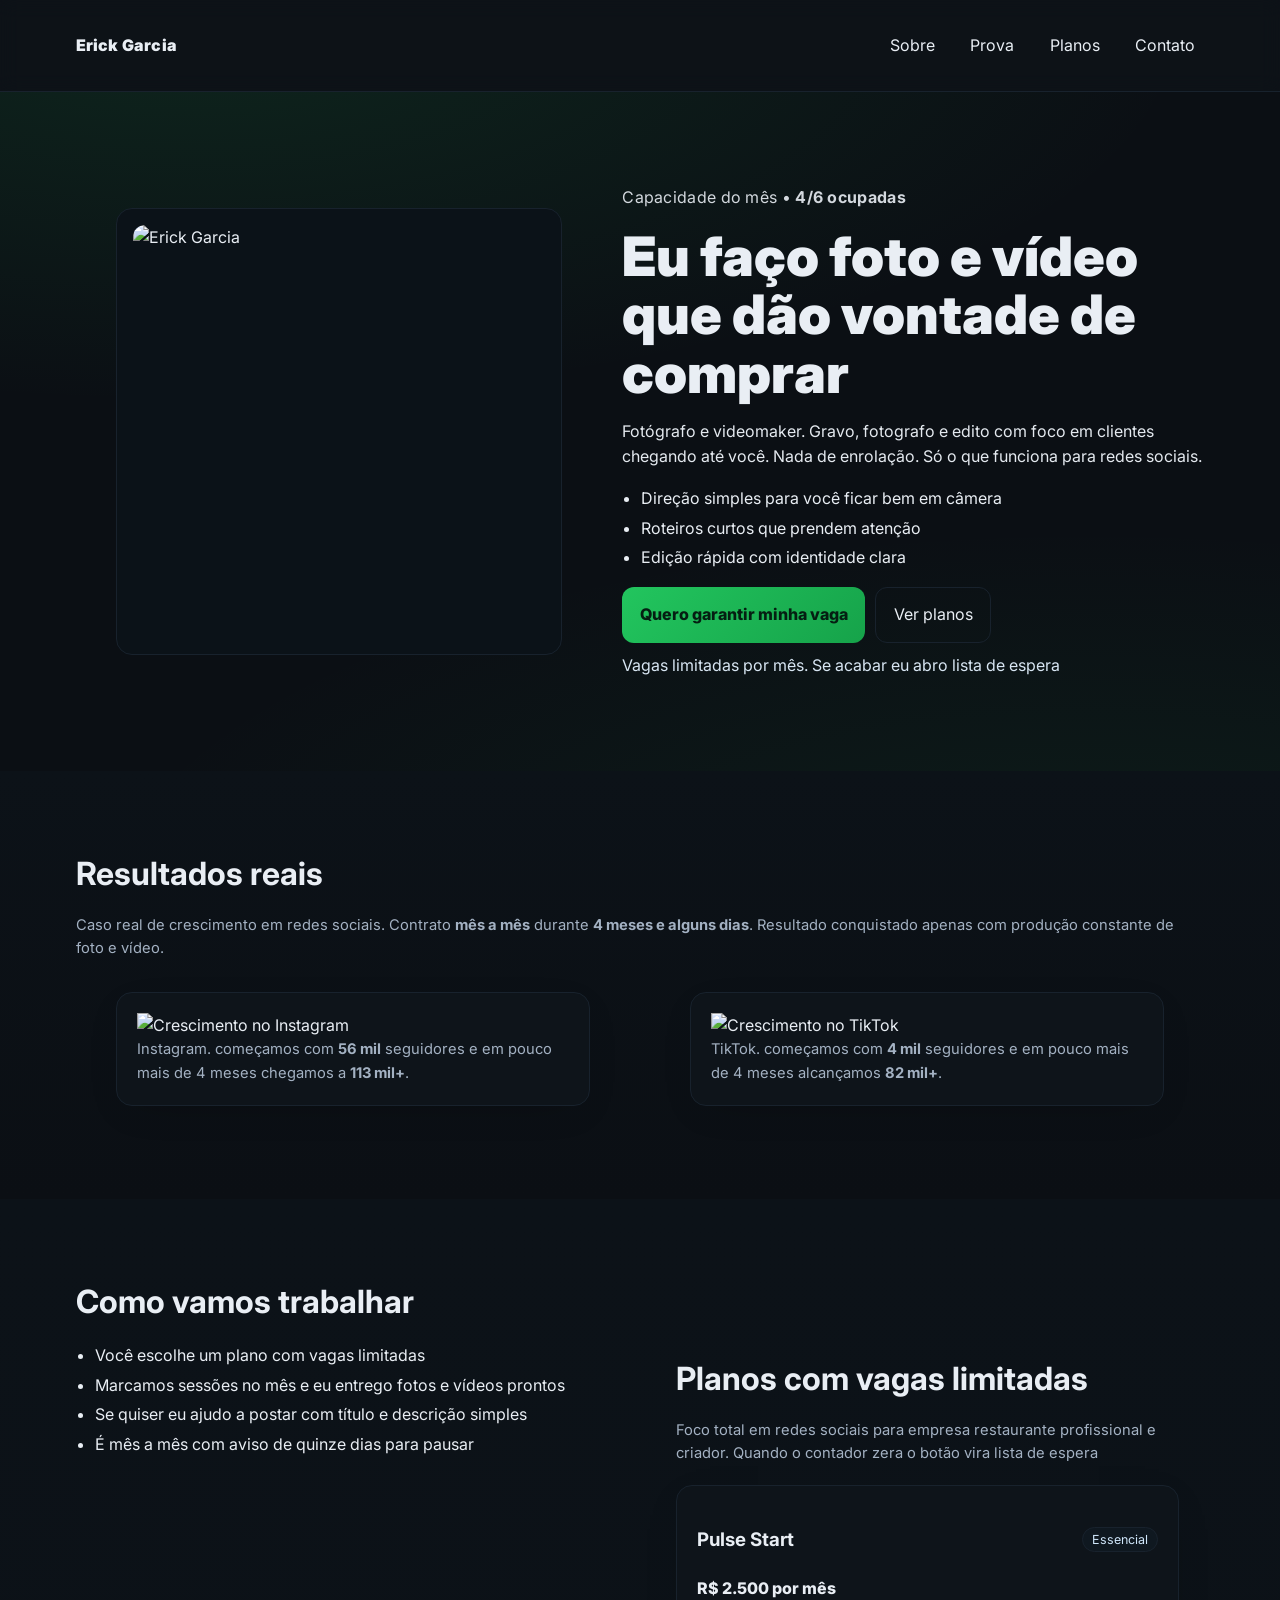
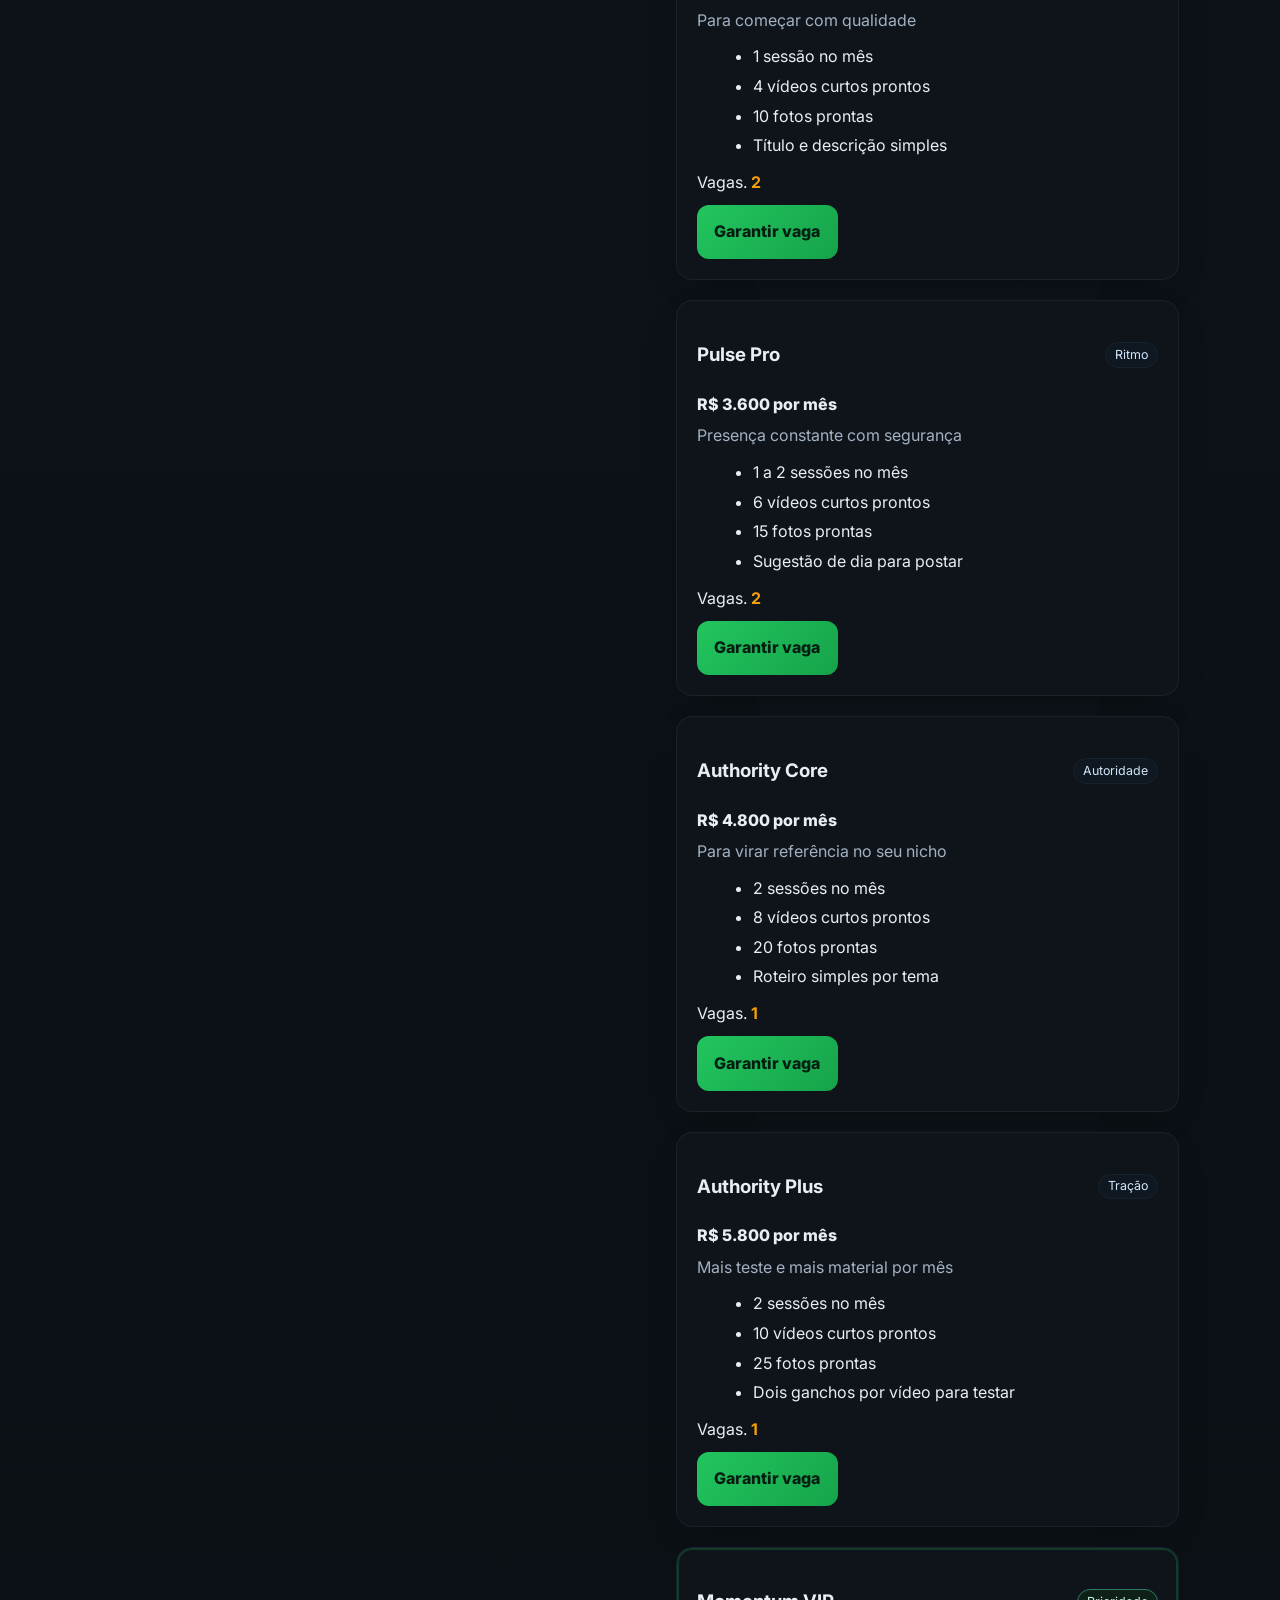
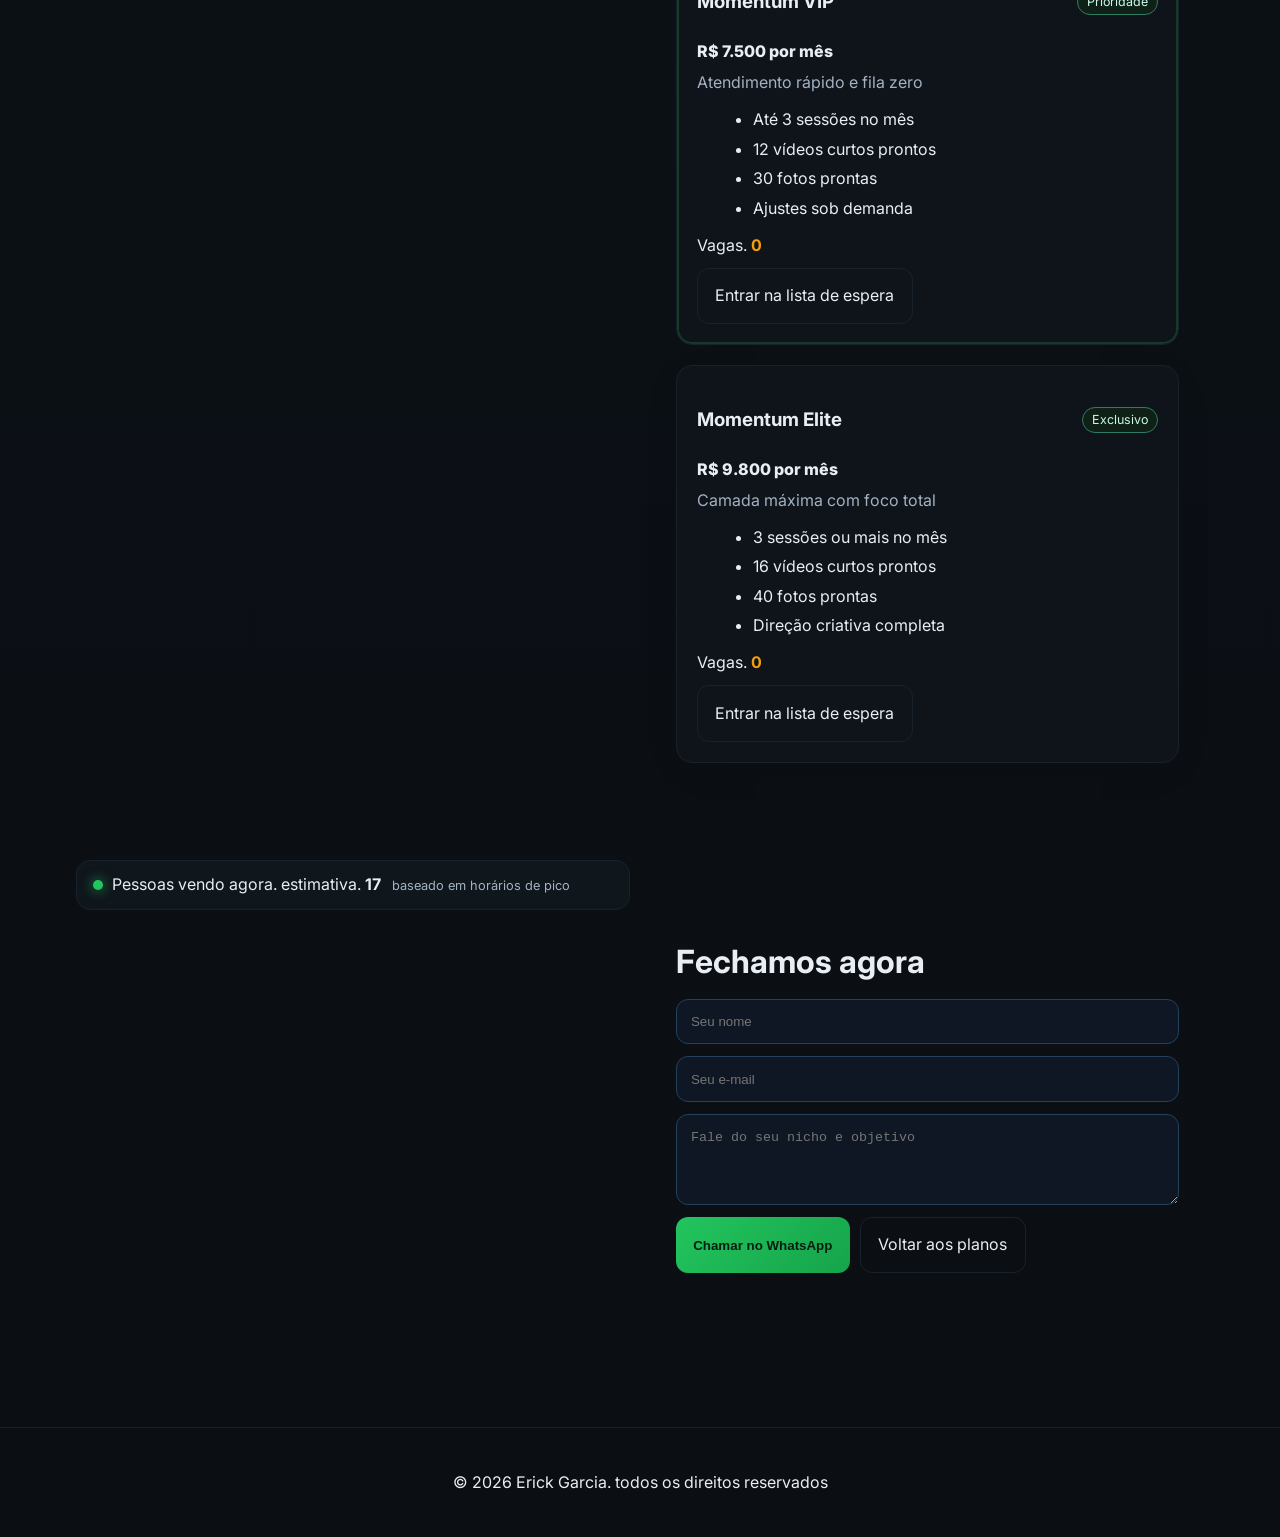
==== commit 84684d01: "Update index.html" ====
--- a/index.html
+++ b/index.html
@@ -97,11 +97,6 @@
             <li>É mês a mês com aviso de quinze dias para pausar</li>
           </ul>
         </div>
-        <figure class="card">
-          <img src="https://i.ibb.co/wZHZYy8J/Design-sem-nome.png" alt="Erick Garcia em estúdio" loading="lazy">
-        </figure>
-      </div>
-    </section>
 
     <!-- 4) PLANOS (sem prints abaixo para evitar repetição) -->
     <section id="planos" class="sec">
